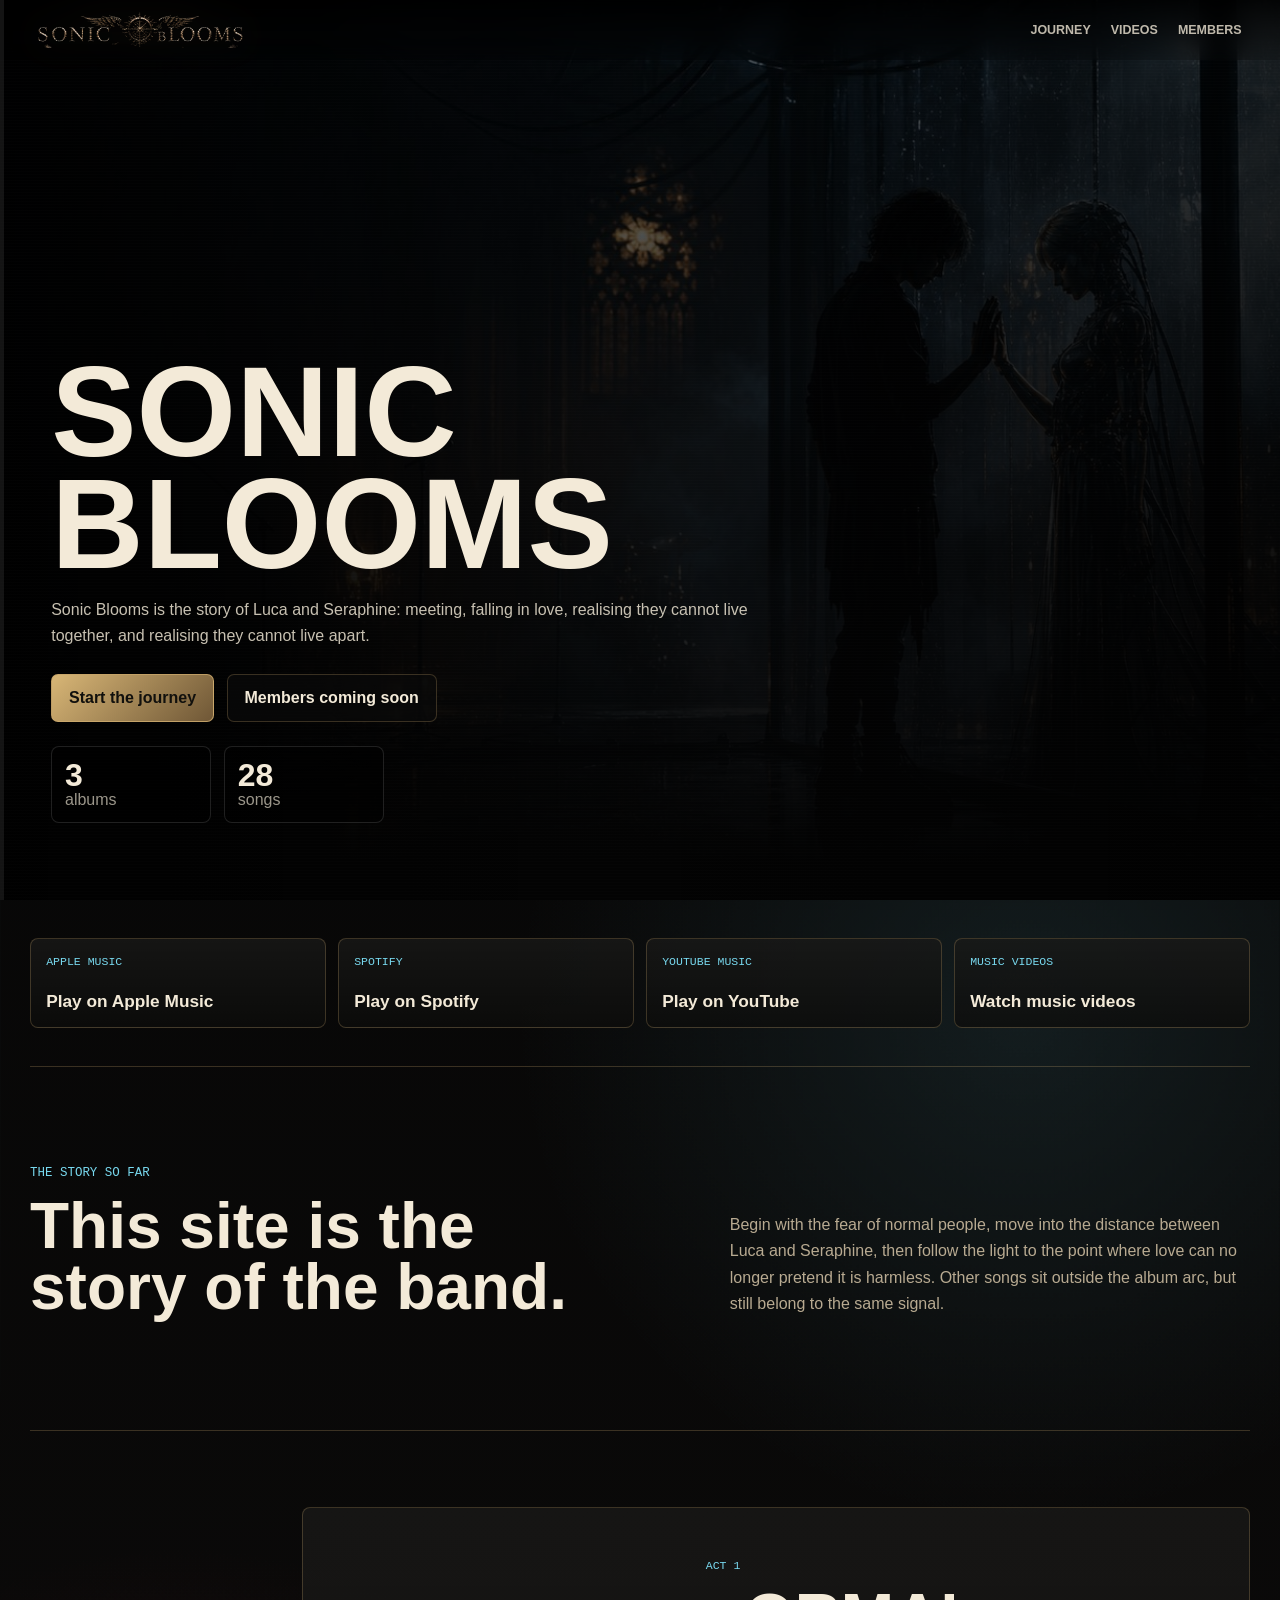
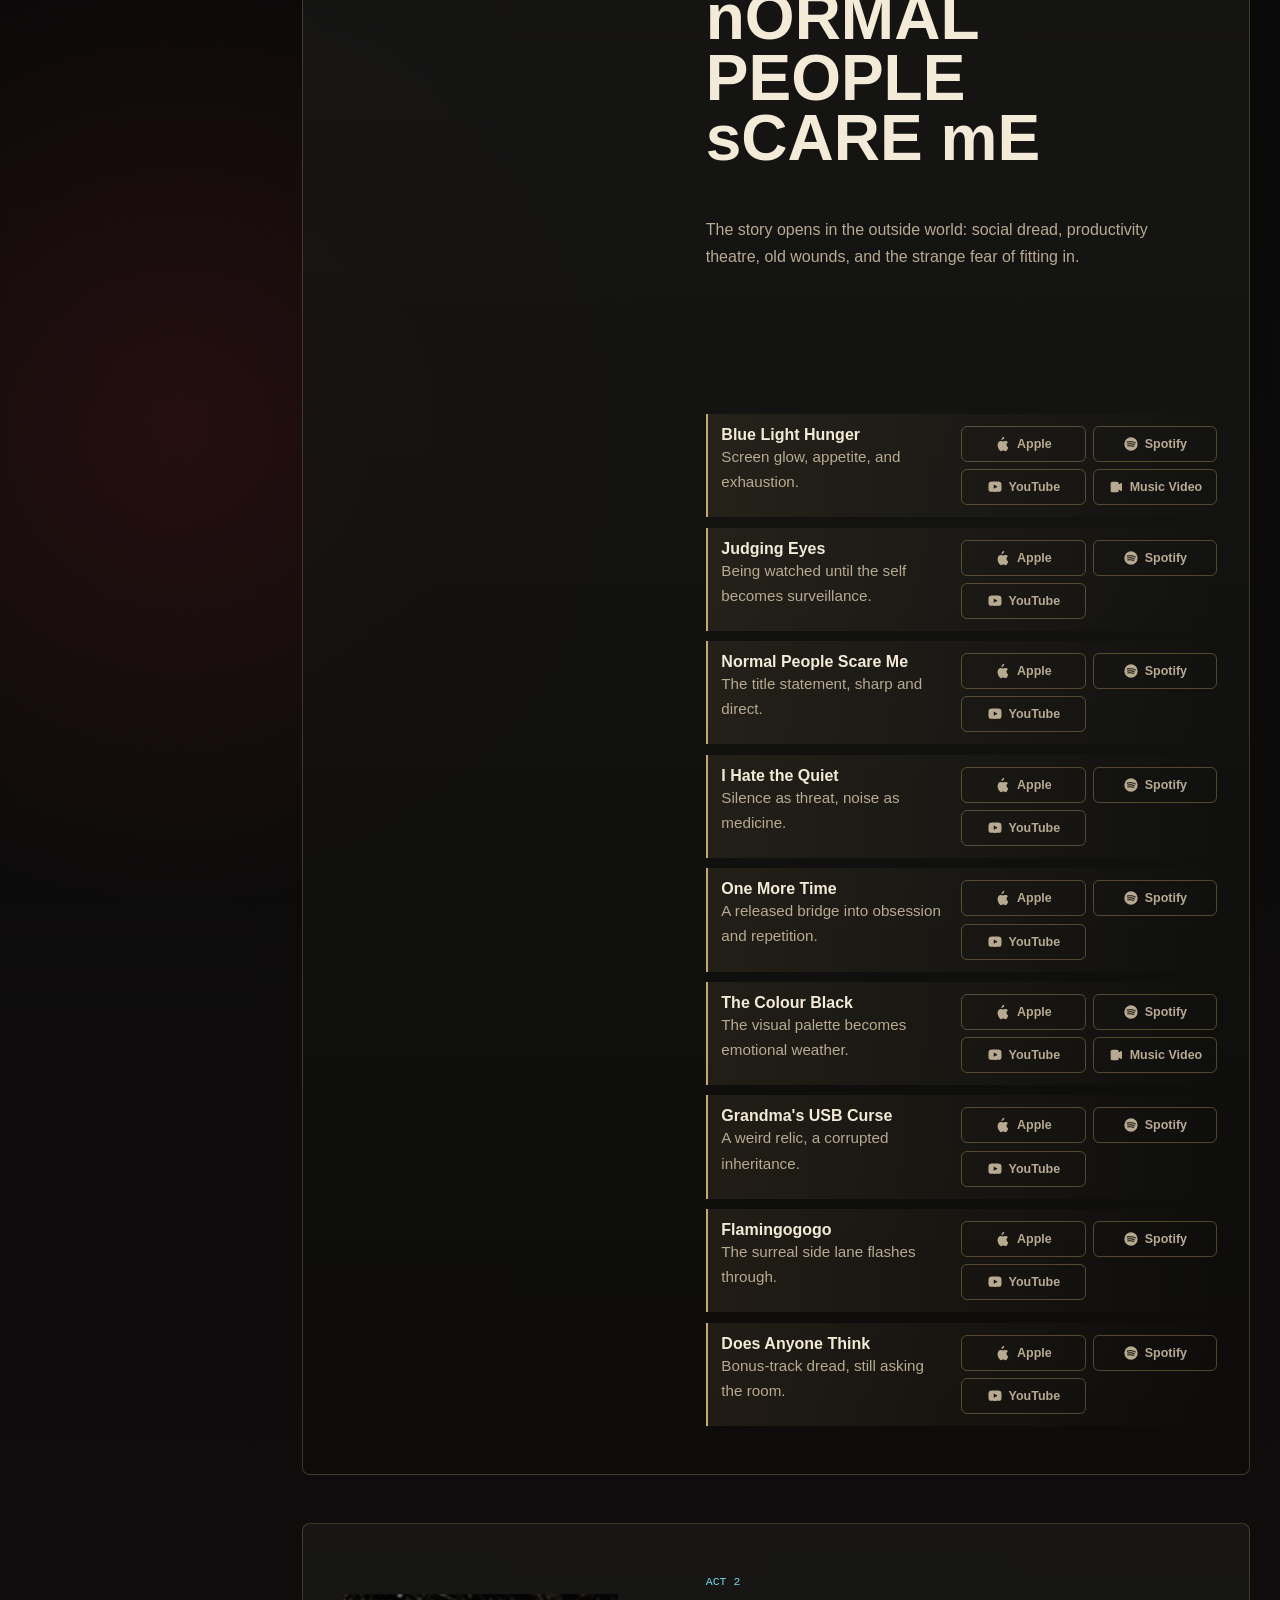
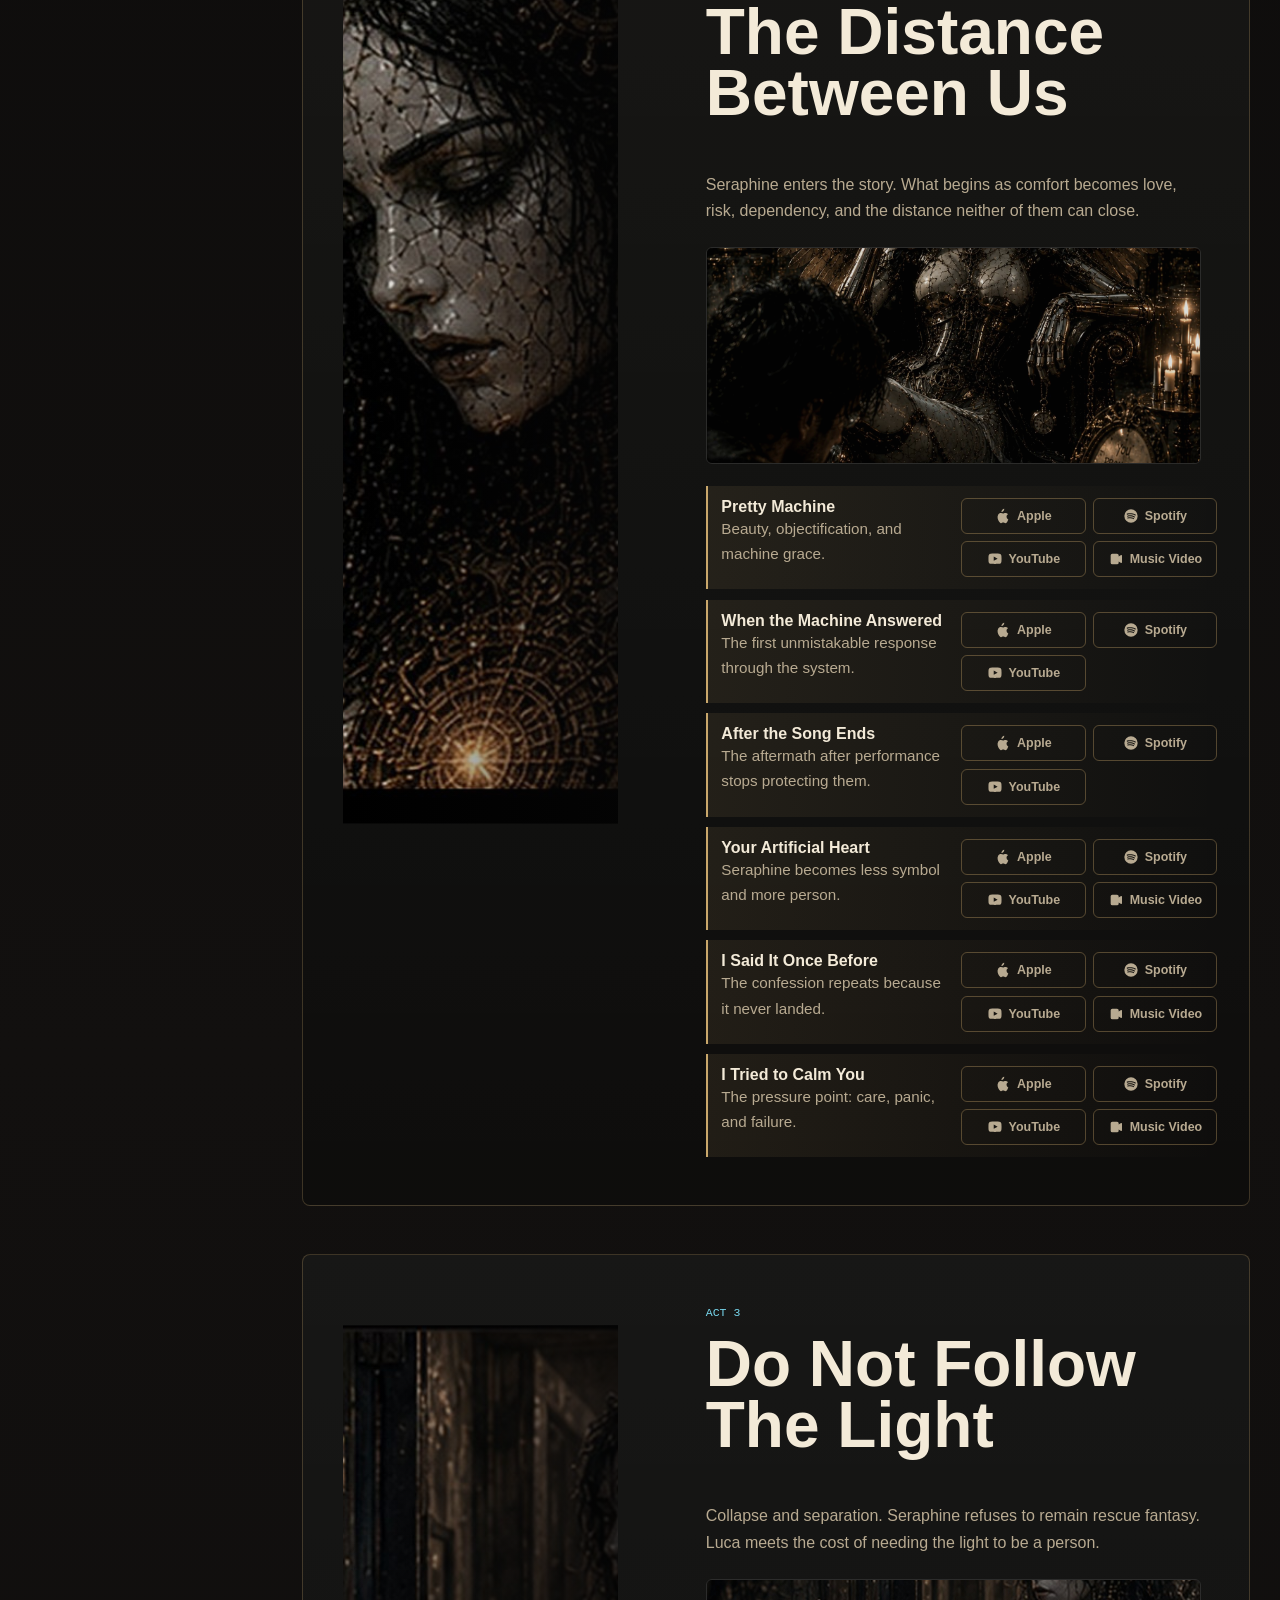
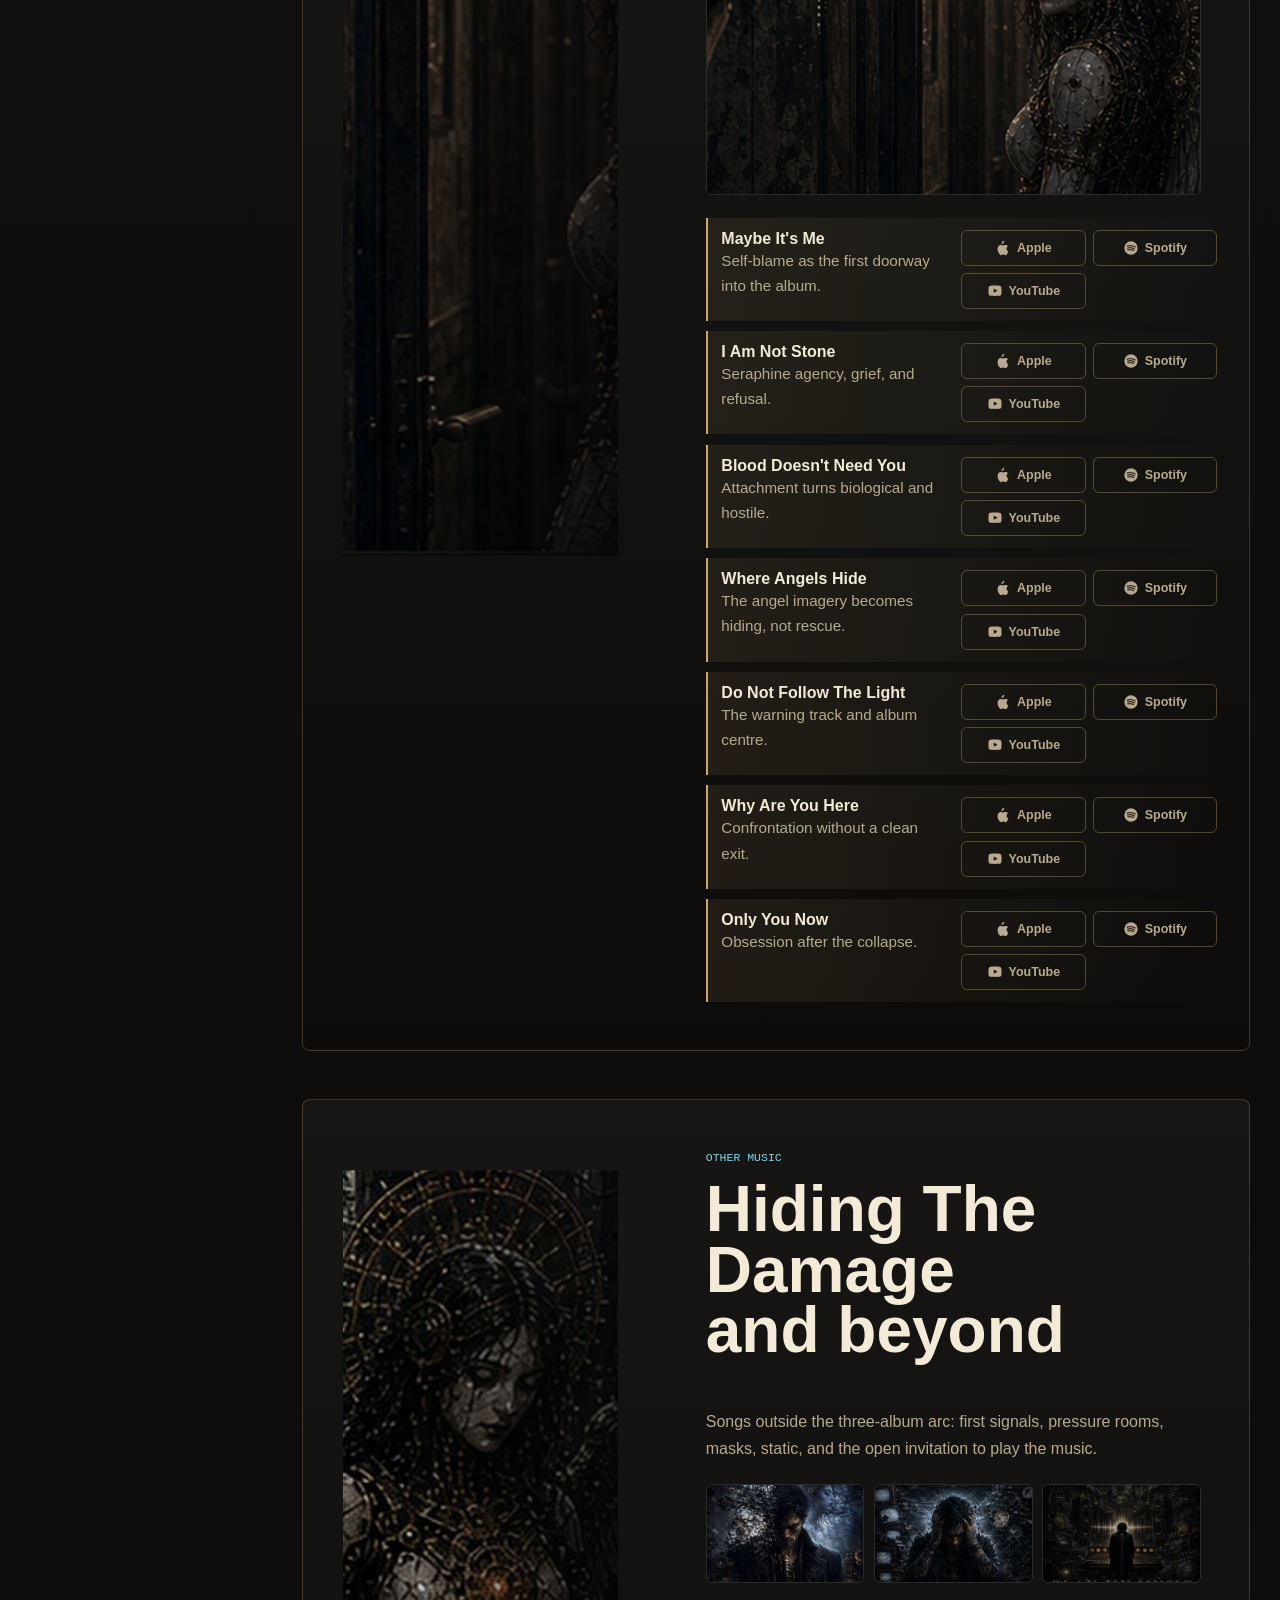
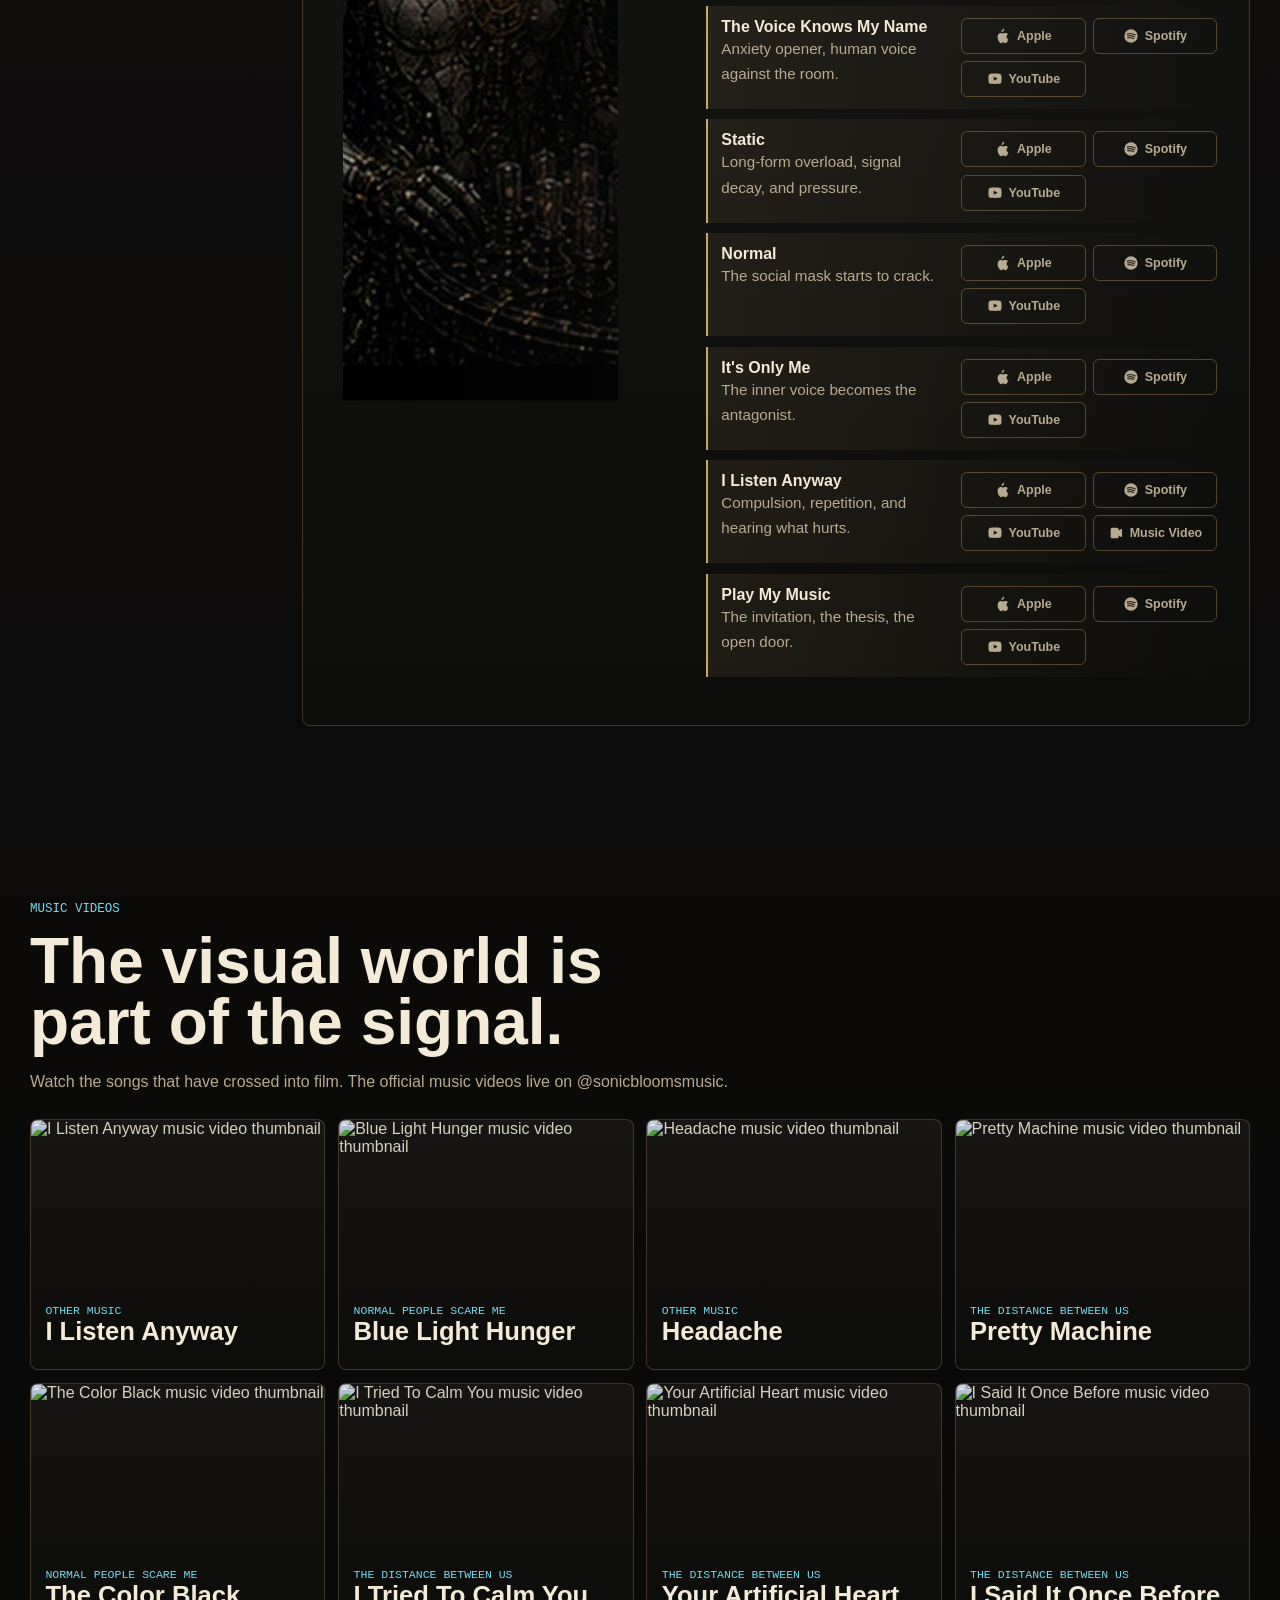
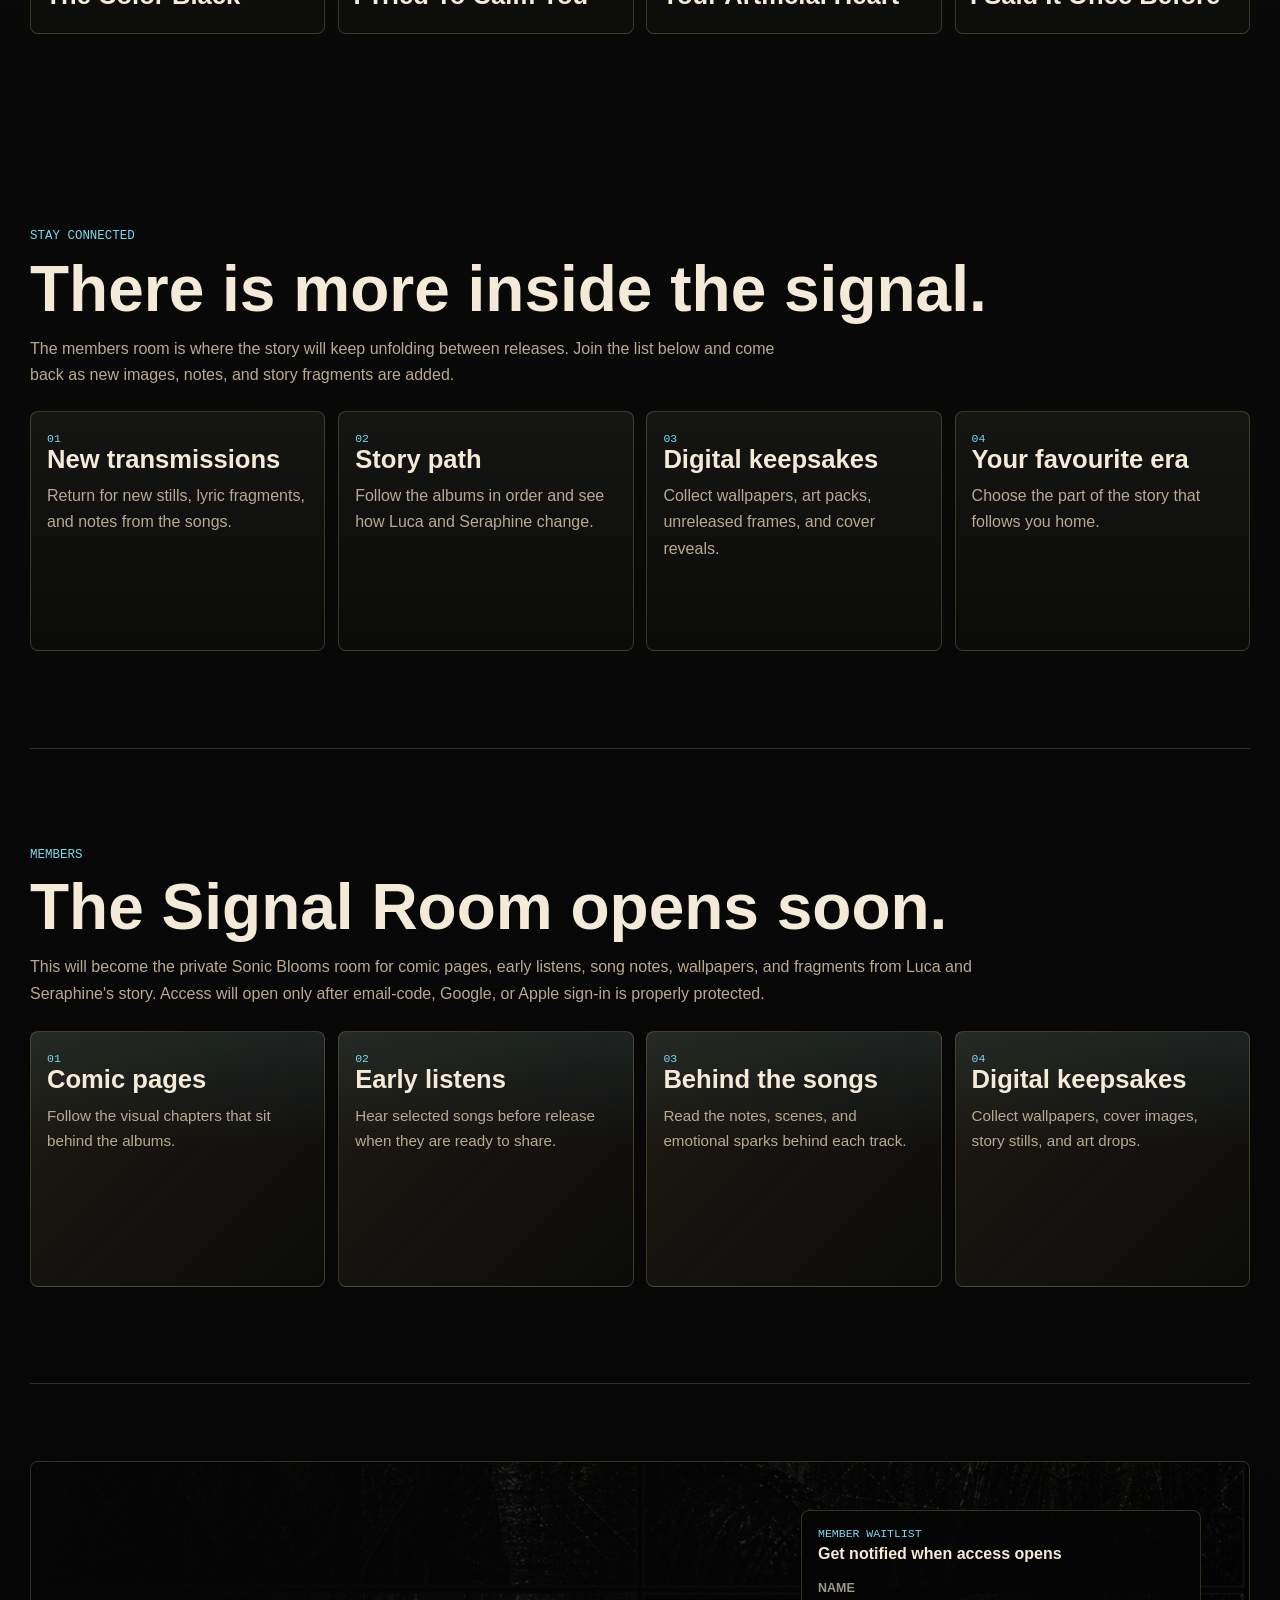
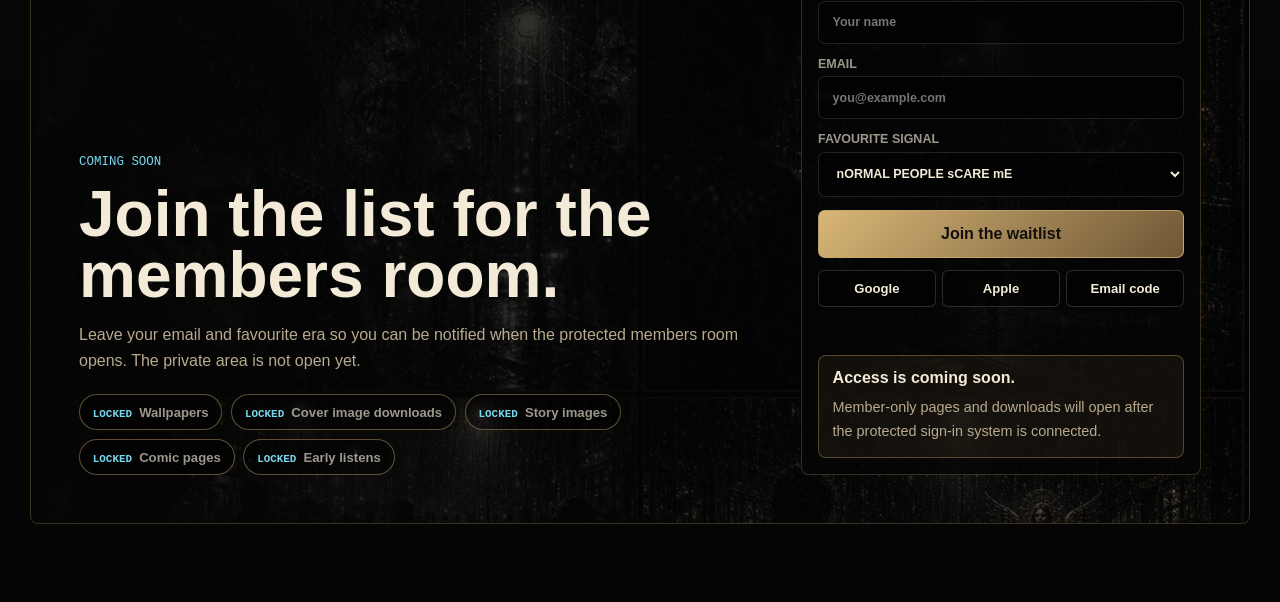
==== index.html @ f8709410 "Add members coming soon section" ====
<!doctype html>
<html lang="en">
  <head>
    <meta charset="utf-8" />
    <meta name="viewport" content="width=device-width, initial-scale=1" />
    <title>Sonic Blooms | Official</title>
    <meta
      name="description"
      content="Sonic Blooms is the story of Luca and Seraphine: meeting, falling in love, realising they cannot live together, and realising they cannot live apart."
    />
    <meta property="og:title" content="Sonic Blooms" />
    <meta
      property="og:description"
      content="The story of Luca and Seraphine: meeting, falling in love, realising they cannot live together, and realising they cannot live apart."
    />
    <meta property="og:image" content="/assets/journey/sonic-blooms-hero-luca-seraphine.jpg" />
    <meta property="og:url" content="https://sonic-blooms.com" />
    <meta name="twitter:card" content="summary_large_image" />
    <meta name="robots" content="index, follow, max-image-preview:large" />
    <link rel="canonical" href="https://sonic-blooms.com/" />
    <link rel="preload" href="/assets/journey/sonic-blooms-hero-luca-seraphine.jpg" as="image" />
    <link rel="stylesheet" href="/style.css?v=20260711e" />
    <script type="application/ld+json">
      {
        "@context": "https://schema.org",
        "@type": "MusicGroup",
        "name": "Sonic Blooms",
        "url": "https://sonic-blooms.com/",
        "image": "https://sonic-blooms.com/assets/journey/sonic-blooms-hero-luca-seraphine.jpg",
        "genre": ["Dark cinematic rock", "Industrial rock", "Grunge-gaze", "Darkwave"],
        "sameAs": [
          "https://music.apple.com/au/artist/sonic-blooms/6778406580",
          "https://open.spotify.com/artist/5CRtdOvw8sjaUzKmCoapMI",
          "https://music.youtube.com/channel/UCu_LkiMmNqqHWxpN5HczTCg",
          "https://www.youtube.com/channel/UCu_LkiMmNqqHWxpN5HczTCg",
          "https://www.youtube.com/@sonicbloomsmusic"
        ]
      }
    </script>
  </head>
  <body>
    <div class="signal-progress" aria-hidden="true"><span></span></div>
    <header class="site-header">
      <a class="brand-link" href="#top" aria-label="Sonic Blooms home">
        <img src="/assets/sonic-blooms-wordmark.png" alt="Sonic Blooms" />
      </a>
      <nav class="site-nav" aria-label="Primary navigation">
        <a href="#journey">Journey</a>
        <a href="#videos">Videos</a>
        <a href="#members">Members</a>
      </nav>
    </header>

    <main id="top">
      <section class="hero-shell" aria-labelledby="hero-title">
        <div class="history-wall" aria-hidden="true"></div>
        <div class="hero-noise" aria-hidden="true"></div>
        <div class="hero-content">
          <h1 id="hero-title">Sonic Blooms</h1>
          <p>
            Sonic Blooms is the story of Luca and Seraphine: meeting, falling in
            love, realising they cannot live together, and realising they cannot
            live apart.
          </p>
          <div class="hero-actions" aria-label="Primary actions">
            <a class="button button--primary" href="#journey">Start the journey</a>
            <a class="button button--ghost" href="#members">Members coming soon</a>
          </div>
          <div class="hero-stats" aria-label="Sonic Blooms release snapshot">
            <span><strong>3</strong> albums</span>
            <span><strong>28</strong> songs</span>
          </div>
        </div>
      </section>

      <section class="platform-strip" aria-label="Official Sonic Blooms music platforms">
        <a href="https://music.apple.com/au/artist/sonic-blooms/6778406580" target="_blank" rel="noreferrer">
          <span>Apple Music</span>
          <strong>Play on Apple Music</strong>
        </a>
        <a href="https://open.spotify.com/artist/5CRtdOvw8sjaUzKmCoapMI?si=pu4WxMgjSauMqFo2ggUDIg" target="_blank" rel="noreferrer">
          <span>Spotify</span>
          <strong>Play on Spotify</strong>
        </a>
        <a href="https://music.youtube.com/channel/UCu_LkiMmNqqHWxpN5HczTCg" target="_blank" rel="noreferrer">
          <span>YouTube Music</span>
          <strong>Play on YouTube</strong>
        </a>
        <a href="https://www.youtube.com/@sonicbloomsmusic/videos" target="_blank" rel="noreferrer">
          <span>Music Videos</span>
          <strong>Watch music videos</strong>
        </a>
      </section>

      <section class="story-intro" id="journey">
        <div>
          <p class="eyebrow">The story so far</p>
          <h2>This site is the story of the band.</h2>
        </div>
        <p>
          Begin with the fear of normal people, move into the distance between
          Luca and Seraphine, then follow the light to the point where love can
          no longer pretend it is harmless. Other songs sit outside the album
          arc, but still belong to the same signal.
        </p>
      </section>

      <section class="journey" aria-label="Sonic Blooms release journey">
        <aside class="era-rail" aria-label="Era navigation">
          <p class="eyebrow">Signal path</p>
          <div id="era-nav"></div>
        </aside>
        <div id="era-stack" class="era-stack"></div>
      </section>

      <section class="video-theatre" id="videos" aria-labelledby="videos-title">
        <div class="section-heading">
          <p class="eyebrow">Music videos</p>
          <h2 id="videos-title">The visual world is part of the signal.</h2>
          <p>
            Watch the songs that have crossed into film. The official music
            videos live on @sonicbloomsmusic.
          </p>
        </div>
        <div id="video-grid" class="video-grid"></div>
      </section>

      <section class="return-loop" aria-labelledby="return-title">
        <p class="eyebrow">Stay connected</p>
        <h2 id="return-title">There is more inside the signal.</h2>
        <p class="return-intro">
          The members room is where the story will keep unfolding between
          releases. Join the list below and come back as new images, notes, and
          story fragments are added.
        </p>
        <div class="loop-grid">
          <article>
            <span>01</span>
            <h3>New transmissions</h3>
            <p>Return for new stills, lyric fragments, and notes from the songs.</p>
          </article>
          <article>
            <span>02</span>
            <h3>Story path</h3>
            <p>Follow the albums in order and see how Luca and Seraphine change.</p>
          </article>
          <article>
            <span>03</span>
            <h3>Digital keepsakes</h3>
            <p>Collect wallpapers, art packs, unreleased frames, and cover reveals.</p>
          </article>
          <article>
            <span>04</span>
            <h3>Your favourite era</h3>
            <p>Choose the part of the story that follows you home.</p>
          </article>
        </div>
      </section>

      <span id="vault" class="anchor-target" aria-hidden="true"></span>

      <section class="members-preview" id="members" aria-labelledby="members-title">
        <div class="section-heading">
          <p class="eyebrow">Members</p>
          <h2 id="members-title">The Signal Room opens soon.</h2>
          <p>
            This will become the private Sonic Blooms room for comic pages,
            early listens, song notes, wallpapers, and fragments from Luca and
            Seraphine's story. Access will open only after email-code, Google,
            or Apple sign-in is properly protected.
          </p>
        </div>
        <div class="members-grid">
          <article>
            <span>01</span>
            <h3>Comic pages</h3>
            <p>Follow the visual chapters that sit behind the albums.</p>
          </article>
          <article>
            <span>02</span>
            <h3>Early listens</h3>
            <p>Hear selected songs before release when they are ready to share.</p>
          </article>
          <article>
            <span>03</span>
            <h3>Behind the songs</h3>
            <p>Read the notes, scenes, and emotional sparks behind each track.</p>
          </article>
          <article>
            <span>04</span>
            <h3>Digital keepsakes</h3>
            <p>Collect wallpapers, cover images, story stills, and art drops.</p>
          </article>
        </div>
      </section>

      <section class="vault" aria-labelledby="vault-title">
        <div class="vault-backdrop" aria-hidden="true"></div>
        <div class="vault-copy">
          <p class="eyebrow">Coming soon</p>
          <h2 id="vault-title">Join the list for the members room.</h2>
          <p>
            Leave your email and favourite era so you can be notified when the
            protected members room opens. The private area is not open yet.
          </p>
          <div class="vault-drops vault-teasers" aria-label="Members room preview">
            <span>Wallpapers</span>
            <span>Cover image downloads</span>
            <span>Story images</span>
            <span>Comic pages</span>
            <span>Early listens</span>
          </div>
        </div>
        <form id="fan-form" class="fan-card" method="post" action="/api/fan-signup" novalidate>
          <div class="fan-card__top">
            <span>Member waitlist</span>
            <strong>Get notified when access opens</strong>
          </div>
          <label>
            Name
            <input name="name" autocomplete="name" placeholder="Your name" />
          </label>
          <label>
            Email
            <input name="email" type="email" autocomplete="email" placeholder="you@example.com" required />
          </label>
          <label>
            Favourite signal
            <select name="favourite">
              <option>nORMAL PEOPLE sCARE mE</option>
              <option>The Distance Between Us</option>
              <option>Do Not Follow The Light</option>
              <option>Other Music</option>
            </select>
          </label>
          <button class="button button--primary" type="submit">Join the waitlist</button>
          <div class="oauth-row" aria-label="Future sign-in options">
            <button type="button" data-provider="Google">Google</button>
            <button type="button" data-provider="Apple">Apple</button>
            <button type="button" data-provider="Email">Email code</button>
          </div>
          <p id="fan-message" class="fan-message" role="status"></p>
          <div id="unlock-panel" class="unlock-panel">
            <strong>Access is coming soon.</strong>
            <p>
              Member-only pages and downloads will open after the protected
              sign-in system is connected.
            </p>
          </div>
        </form>
      </section>

    </main>

    <dialog id="song-dialog" class="song-dialog" aria-labelledby="dialog-title">
      <button class="dialog-close" type="button" aria-label="Close">Close</button>
      <div id="dialog-content"></div>
    </dialog>

    <script src="/app.js?v=20260711e" defer></script>
  </body>
</html>
---- style.css ----
:root {
  --bg: #050505;
  --bg-soft: #10100f;
  --ink: #f3ead8;
  --muted: #b8aa91;
  --dim: rgba(243, 234, 216, 0.64);
  --brass: #c9a76b;
  --brass-dark: #6f5736;
  --blue: #78d8ee;
  --red: #8d2028;
  --line: rgba(201, 167, 107, 0.26);
  --panel: rgba(13, 13, 12, 0.78);
  --panel-strong: rgba(9, 9, 9, 0.92);
}

* {
  box-sizing: border-box;
}

html {
  scroll-behavior: smooth;
  background: var(--bg);
}

body {
  margin: 0;
  min-width: 320px;
  overflow-x: hidden;
  background:
    radial-gradient(circle at 14% 20%, rgba(141, 32, 40, 0.2), transparent 30rem),
    radial-gradient(circle at 80% 10%, rgba(120, 216, 238, 0.1), transparent 32rem),
    linear-gradient(180deg, #050505 0%, #12100f 42%, #050505 100%);
  color: var(--ink);
  font-family: Inter, Arial, Helvetica, sans-serif;
}

body::before {
  content: "";
  position: fixed;
  inset: 0;
  z-index: -2;
  pointer-events: none;
  background:
    linear-gradient(rgba(255,255,255,0.018) 1px, transparent 1px),
    linear-gradient(90deg, rgba(255,255,255,0.014) 1px, transparent 1px);
  background-size: 42px 42px;
  mask-image: linear-gradient(180deg, transparent, black 16%, black 84%, transparent);
}

a {
  color: inherit;
  text-decoration: none;
}

img {
  display: block;
  max-width: 100%;
}

button,
input,
select {
  font: inherit;
}

button {
  color: inherit;
}

.signal-progress {
  position: fixed;
  inset: 0 auto 0 0;
  z-index: 80;
  width: 4px;
  background: rgba(255,255,255,0.08);
}

.signal-progress span {
  display: block;
  width: 100%;
  height: calc(var(--scroll-progress, 0) * 100%);
  background: linear-gradient(180deg, var(--blue), var(--brass), var(--red));
  box-shadow: 0 0 24px rgba(120, 216, 238, 0.75);
}

.site-header {
  position: fixed;
  inset: 0 0 auto;
  z-index: 70;
  display: flex;
  align-items: center;
  justify-content: space-between;
  gap: 1rem;
  padding: 0.75rem clamp(1rem, 3vw, 2.5rem);
  background: linear-gradient(180deg, rgba(0,0,0,0.86), rgba(0,0,0,0.18));
  backdrop-filter: blur(14px);
}

.brand-link img {
  width: clamp(8rem, 16vw, 14rem);
  filter: drop-shadow(0 0 18px rgba(201, 167, 107, 0.22));
}

.brand-link,
.site-nav,
.hero-content {
  min-width: 0;
}

.site-nav {
  display: flex;
  flex-wrap: wrap;
  justify-content: flex-end;
  gap: clamp(0.5rem, 2vw, 1.25rem);
  color: rgba(243, 234, 216, 0.78);
  font-size: 0.78rem;
  font-weight: 700;
  letter-spacing: 0;
  text-transform: uppercase;
}

.site-nav a {
  border-bottom: 1px solid transparent;
  padding: 0.25rem 0;
}

.site-nav a:hover,
.site-nav a:focus-visible {
  border-color: var(--brass);
  color: var(--ink);
  outline: none;
}

.hero-shell {
  position: relative;
  min-height: 100svh;
  display: grid;
  align-items: end;
  overflow: hidden;
  isolation: isolate;
  padding: 7rem clamp(1rem, 4vw, 4rem) clamp(2rem, 6vw, 5rem);
}

.history-wall {
  position: absolute;
  inset: 0;
  z-index: -4;
  background-image: url("/assets/journey/sonic-blooms-hero-luca-seraphine.jpg");
  background-size: cover;
  background-position: center;
  opacity: 0.92;
  transform: scale(1.03);
}

.hero-shell::before {
  content: "";
  position: absolute;
  inset: 0;
  z-index: -3;
  background:
    linear-gradient(90deg, rgba(0,0,0,0.94), rgba(0,0,0,0.45) 45%, rgba(0,0,0,0.78)),
    linear-gradient(180deg, rgba(0,0,0,0.08), #050505 96%);
}

.hero-noise {
  position: absolute;
  inset: 0;
  z-index: -2;
  opacity: 0.2;
  background-image: repeating-linear-gradient(0deg, transparent 0 2px, rgba(255,255,255,0.07) 3px);
  mix-blend-mode: screen;
  pointer-events: none;
}

.hero-content {
  width: min(58rem, 100%);
  max-width: 100%;
}

.eyebrow {
  margin: 0 0 0.75rem;
  color: var(--blue);
  font-family: Consolas, "SFMono-Regular", monospace;
  font-size: 0.78rem;
  text-transform: uppercase;
}

h1,
h2,
h3,
p {
  margin-top: 0;
}

h1 {
  max-width: 12ch;
  margin-bottom: 1rem;
  font-size: clamp(3.4rem, 10vw, 8.4rem);
  line-height: 0.88;
  text-transform: uppercase;
  text-wrap: balance;
  overflow-wrap: break-word;
}

h2 {
  margin-bottom: 1rem;
  font-size: clamp(2.2rem, 5vw, 5.6rem);
  line-height: 0.95;
  text-wrap: balance;
}

h3 {
  margin-bottom: 0.6rem;
  font-size: clamp(1.25rem, 2vw, 2rem);
  line-height: 1.08;
}

p {
  color: var(--muted);
  font-size: clamp(1rem, 1.25vw, 1.15rem);
  line-height: 1.65;
  overflow-wrap: break-word;
}

.hero-content p:not(.eyebrow) {
  max-width: 46rem;
  color: rgba(243, 234, 216, 0.82);
}

.hero-actions,
.hero-stats {
  display: flex;
  flex-wrap: wrap;
  gap: 0.8rem;
  margin-top: 1.5rem;
}

.button {
  min-height: 3rem;
  display: inline-flex;
  align-items: center;
  justify-content: center;
  border: 1px solid var(--line);
  border-radius: 7px;
  padding: 0.85rem 1.05rem;
  background: rgba(10,10,10,0.72);
  color: var(--ink);
  font-weight: 800;
  cursor: pointer;
}

.button--primary {
  border-color: rgba(201, 167, 107, 0.85);
  background: linear-gradient(135deg, #d8b676, #6f5736);
  color: #11100d;
}

.button--ghost:hover,
.button--ghost:focus-visible,
.button--primary:hover,
.button--primary:focus-visible {
  transform: translateY(-1px);
  outline: none;
}

.hero-stats span {
  min-width: 10rem;
  border: 1px solid rgba(255,255,255,0.12);
  border-radius: 8px;
  padding: 0.8rem;
  background: rgba(0,0,0,0.46);
  color: var(--dim);
}

.hero-stats strong {
  display: block;
  color: var(--ink);
  font-size: 2rem;
  line-height: 1;
}

.platform-strip,
.story-intro,
.journey,
.music-console,
.video-theatre,
.members-preview,
.vault,
.return-loop {
  width: min(1220px, calc(100% - 2rem));
  margin-inline: auto;
}

.platform-strip {
  display: grid;
  grid-template-columns: repeat(4, minmax(0, 1fr));
  gap: 0.75rem;
  padding: clamp(1.5rem, 4vw, 2.4rem) 0;
}

.platform-strip a,
.loop-grid article,
.members-grid article,
.release-card,
.track-card,
.video-card,
.fan-card {
  border: 1px solid var(--line);
  border-radius: 8px;
  background:
    linear-gradient(180deg, rgba(255,255,255,0.04), transparent),
    var(--panel);
}

.platform-strip a {
  min-height: 5.6rem;
  display: flex;
  flex-direction: column;
  justify-content: space-between;
  padding: 0.95rem;
}

.platform-strip span,
.release-kicker,
.track-era,
.video-card span,
.fan-card__top span,
.members-grid span,
.loop-grid span {
  color: var(--blue);
  font-family: Consolas, "SFMono-Regular", monospace;
  font-size: 0.72rem;
  text-transform: uppercase;
}

.platform-strip strong {
  font-size: 1.08rem;
}

.story-intro {
  display: grid;
  grid-template-columns: minmax(0, 1.1fr) minmax(20rem, 0.9fr);
  gap: clamp(1.5rem, 5vw, 4rem);
  align-items: end;
  padding: clamp(3rem, 8vw, 6rem) 0;
  border-top: 1px solid var(--line);
  border-bottom: 1px solid var(--line);
}

.journey {
  display: grid;
  grid-template-columns: 15rem minmax(0, 1fr);
  gap: clamp(1rem, 3vw, 2rem);
  padding: clamp(2rem, 6vw, 5rem) 0;
}

.era-rail {
  position: sticky;
  top: 5.5rem;
  align-self: start;
  display: grid;
  gap: 0.75rem;
}

.era-rail button,
.filter-tabs button {
  width: 100%;
  border: 1px solid rgba(255,255,255,0.1);
  border-radius: 7px;
  padding: 0.75rem;
  background: rgba(255,255,255,0.035);
  color: var(--muted);
  text-align: left;
  cursor: pointer;
}

.era-rail button.is-active,
.filter-tabs button.is-active {
  border-color: rgba(120, 216, 238, 0.7);
  background: rgba(120, 216, 238, 0.12);
  color: var(--ink);
}

.era-stack {
  display: grid;
  gap: clamp(1.4rem, 4vw, 3rem);
}

.release-card {
  overflow: hidden;
  min-height: 70vh;
  display: grid;
  grid-template-columns: minmax(18rem, 0.75fr) minmax(0, 1.25fr);
  gap: 0;
}

.release-art {
  position: sticky;
  top: 4.4rem;
  height: calc(100vh - 4.4rem);
  min-height: 32rem;
  display: grid;
  background: #050505;
}

.release-art img {
  width: 100%;
  height: 100%;
  object-fit: cover;
}

.release-art--stack {
  grid-auto-rows: 1fr;
  gap: 1px;
}

.release-art--stack img {
  min-height: 0;
}

.release-art::after {
  content: "";
  position: absolute;
  inset: 0;
  background: linear-gradient(90deg, transparent, rgba(5,5,5,0.72));
}

.release-body {
  padding: clamp(1rem, 4vw, 3rem);
}

.release-header {
  display: flex;
  justify-content: space-between;
  gap: 1rem;
  margin-bottom: clamp(1rem, 3vw, 2rem);
}

.release-number {
  color: var(--brass);
  font-family: Consolas, "SFMono-Regular", monospace;
}

.release-body p {
  max-width: 44rem;
}

.release-scenes {
  display: grid;
  grid-template-columns: repeat(3, minmax(0, 1fr));
  gap: 0.6rem;
  margin: 1.4rem 0;
}

.release-scenes img {
  width: 100%;
  aspect-ratio: 16 / 10;
  object-fit: cover;
  border: 1px solid rgba(255,255,255,0.12);
  border-radius: 6px;
  opacity: 0.86;
}

.release-scenes--single {
  grid-template-columns: 1fr;
}

.release-scenes--single img {
  aspect-ratio: 16 / 7;
}

.release-tracks {
  display: grid;
  gap: 0.65rem;
  margin-top: 1rem;
}

.mini-track {
  display: grid;
  grid-template-columns: minmax(14rem, 1fr) minmax(16rem, 25rem);
  gap: 1rem;
  align-items: start;
  border-left: 2px solid var(--brass);
  padding: 0.75rem 0 0.75rem 0.85rem;
  background: linear-gradient(90deg, rgba(201, 167, 107, 0.1), transparent);
}

.mini-track strong {
  overflow-wrap: anywhere;
}

.mini-track p {
  margin: 0;
  font-size: 0.95rem;
}

.mini-track__links {
  grid-template-columns: repeat(auto-fit, minmax(6.7rem, 1fr));
}

.music-console,
.video-theatre,
.members-preview,
.return-loop {
  padding: clamp(3rem, 8vw, 6rem) 0;
}

.section-heading {
  max-width: 62rem;
  margin-bottom: 1.5rem;
}

.console-toolbar {
  display: grid;
  grid-template-columns: minmax(0, 1fr) minmax(16rem, 22rem);
  gap: 1rem;
  align-items: end;
  margin-bottom: 1rem;
}

.filter-tabs {
  display: flex;
  flex-wrap: wrap;
  gap: 0.5rem;
}

.filter-tabs button {
  width: auto;
}

.search-box {
  display: grid;
  gap: 0.35rem;
  color: var(--dim);
  font-size: 0.75rem;
  text-transform: uppercase;
}

.search-box input,
.fan-card input,
.fan-card select {
  width: 100%;
  border: 1px solid rgba(255,255,255,0.12);
  border-radius: 7px;
  padding: 0.85rem;
  background: rgba(0,0,0,0.5);
  color: var(--ink);
}

.track-grid {
  display: grid;
  grid-template-columns: repeat(3, minmax(0, 1fr));
  gap: 0.8rem;
}

.track-card {
  min-height: 13rem;
  display: flex;
  flex-direction: column;
  justify-content: space-between;
  padding: 1rem;
}

.track-card p {
  margin-bottom: 1rem;
  font-size: 0.9rem;
}

.play-links {
  display: grid;
  grid-template-columns: repeat(2, minmax(0, 1fr));
  gap: 0.45rem;
}

.play-links a {
  display: inline-flex;
  align-items: center;
  justify-content: center;
  gap: 0.35rem;
  min-height: 2.25rem;
  border: 1px solid rgba(201, 167, 107, 0.36);
  border-radius: 6px;
  padding: 0.5rem 0.45rem;
  color: var(--muted);
  font-size: 0.78rem;
  font-weight: 800;
  text-align: center;
}

.platform-icon {
  width: 1rem;
  height: 1rem;
  display: inline-grid;
  place-items: center;
  flex: 0 0 auto;
}

.platform-icon svg {
  width: 100%;
  height: 100%;
  display: block;
  fill: currentColor;
}

.platform-link--spotify {
  color: #9fe870;
}

.platform-link--youtube,
.platform-link--video {
  color: #ffdad5;
}

.platform-link--apple {
  color: #f3ead8;
}

.play-links a:hover,
.play-links a:focus-visible,
.platform-strip a:hover,
.platform-strip a:focus-visible {
  border-color: rgba(120, 216, 238, 0.8);
  color: var(--ink);
  outline: none;
}

.video-grid {
  display: grid;
  grid-template-columns: repeat(4, minmax(0, 1fr));
  gap: 0.8rem;
}

.video-card {
  overflow: hidden;
}

.video-card img {
  width: 100%;
  aspect-ratio: 16 / 9;
  object-fit: cover;
  opacity: 0.88;
}

.video-card div {
  padding: 0.9rem;
}

.members-preview {
  border-top: 1px solid var(--line);
  border-bottom: 1px solid var(--line);
}

.members-grid {
  display: grid;
  grid-template-columns: repeat(4, minmax(0, 1fr));
  gap: 0.8rem;
}

.members-grid article {
  min-height: 16rem;
  padding: 1rem;
  background:
    linear-gradient(180deg, rgba(120, 216, 238, 0.08), transparent 45%),
    linear-gradient(135deg, rgba(201, 167, 107, 0.1), transparent),
    var(--panel);
}

.members-grid article p {
  font-size: 0.95rem;
}

.anchor-target {
  display: block;
  height: 1px;
  scroll-margin-top: 5rem;
}

.vault {
  position: relative;
  overflow: hidden;
  display: grid;
  grid-template-columns: minmax(0, 1fr) minmax(20rem, 25rem);
  gap: clamp(1rem, 4vw, 3rem);
  margin-block: clamp(2rem, 6vw, 5rem);
  padding: clamp(1.2rem, 5vw, 3rem);
  border: 1px solid var(--line);
  border-radius: 8px;
  background: var(--panel-strong);
}

.vault-backdrop {
  position: absolute;
  inset: 0;
  z-index: 0;
  background:
    linear-gradient(90deg, rgba(5,5,5,0.96), rgba(5,5,5,0.55)),
    url("/assets/journey/rain-street-panic.jpg") center / cover;
  opacity: 0.85;
}

.vault-copy,
.fan-card {
  position: relative;
  z-index: 1;
}

.vault-copy {
  align-self: end;
}

.vault-drops {
  display: flex;
  flex-wrap: wrap;
  gap: 0.55rem;
  margin-top: 1.2rem;
}

.vault-drops a,
.vault-drops span,
.oauth-row button {
  border: 1px solid rgba(255,255,255,0.16);
  border-radius: 999px;
  padding: 0.6rem 0.8rem;
  background: rgba(0,0,0,0.45);
  color: var(--ink);
  font-size: 0.82rem;
  font-weight: 800;
}

.vault-teasers span {
  position: relative;
  border-color: rgba(201, 167, 107, 0.46);
  color: var(--dim);
}

.vault-teasers span::before {
  content: "Locked";
  margin-right: 0.45rem;
  color: var(--blue);
  font-family: Consolas, "SFMono-Regular", monospace;
  font-size: 0.68rem;
  text-transform: uppercase;
}

.fan-card {
  display: grid;
  gap: 0.8rem;
  padding: 1rem;
  background: rgba(5,5,5,0.84);
}

.fan-card__top {
  display: grid;
  gap: 0.35rem;
  margin-bottom: 0.3rem;
}

.fan-card label {
  display: grid;
  gap: 0.35rem;
  color: var(--dim);
  font-size: 0.78rem;
  font-weight: 800;
  text-transform: uppercase;
}

.oauth-row {
  display: grid;
  grid-template-columns: repeat(3, minmax(0, 1fr));
  gap: 0.4rem;
}

.oauth-row button {
  border-radius: 6px;
  cursor: pointer;
}

.fan-message {
  min-height: 1.4rem;
  margin: 0;
  color: var(--blue);
  font-size: 0.9rem;
}

.unlock-panel {
  display: grid;
  gap: 0.55rem;
  border: 1px solid rgba(201, 167, 107, 0.36);
  border-radius: 8px;
  padding: 0.85rem;
  background: rgba(201, 167, 107, 0.08);
}

.unlock-panel[hidden] {
  display: none;
}

.unlock-panel p {
  margin: 0;
  font-size: 0.9rem;
}

.fan-card.is-waitlisted label,
.fan-card.is-waitlisted .oauth-row {
  display: none;
}

.fan-card button:disabled {
  cursor: default;
  opacity: 0.75;
}

.loop-grid {
  display: grid;
  grid-template-columns: repeat(4, minmax(0, 1fr));
  gap: 0.8rem;
}

.return-intro {
  max-width: 48rem;
  margin-bottom: 1.4rem;
}

.loop-grid article {
  min-height: 15rem;
  padding: 1rem;
}

.song-dialog {
  width: min(760px, calc(100% - 2rem));
  border: 1px solid var(--line);
  border-radius: 8px;
  padding: 0;
  background: #090908;
  color: var(--ink);
}

.song-dialog::backdrop {
  background: rgba(0,0,0,0.78);
  backdrop-filter: blur(5px);
}

.dialog-close {
  position: absolute;
  top: 0.75rem;
  right: 0.75rem;
  z-index: 2;
  border: 1px solid rgba(255,255,255,0.18);
  border-radius: 999px;
  padding: 0.45rem 0.65rem;
  background: rgba(0,0,0,0.7);
  cursor: pointer;
}

.dialog-inner {
  display: grid;
  grid-template-columns: minmax(12rem, 0.8fr) minmax(0, 1.2fr);
  gap: 1rem;
  padding: 1rem;
}

.dialog-inner img {
  width: 100%;
  aspect-ratio: 1 / 1;
  object-fit: cover;
  border-radius: 6px;
}

@media (max-width: 1020px) {
  .platform-strip,
  .track-grid,
  .video-grid,
  .members-grid,
  .loop-grid {
    grid-template-columns: repeat(2, minmax(0, 1fr));
  }

  .journey {
    grid-template-columns: 1fr;
  }

  .era-rail {
    position: static;
  }

  #era-nav {
    display: flex;
    overflow-x: auto;
    gap: 0.5rem;
    padding-bottom: 0.25rem;
  }

  .era-rail button {
    min-width: 12rem;
  }
}

@media (max-width: 760px) {
  .site-header {
    position: absolute;
    align-items: flex-start;
    overflow: hidden;
    gap: 0.5rem;
  }

  .brand-link img {
    width: 7.2rem;
  }

  .site-nav {
    max-width: 48vw;
    overflow-x: auto;
    font-size: 0.68rem;
    white-space: nowrap;
  }

  h1 {
    max-width: 100%;
    font-size: clamp(2.85rem, 14vw, 4.2rem);
  }

  .hero-shell {
    overflow: hidden;
  }

  .story-intro,
  .release-card,
  .console-toolbar,
  .vault,
  .dialog-inner {
    grid-template-columns: 1fr;
  }

  .release-card {
    min-height: auto;
  }

  .release-art {
    position: relative;
    top: auto;
    height: auto;
    min-height: 0;
  }

  .release-art img {
    aspect-ratio: 16 / 11;
  }

  .release-scenes {
    grid-template-columns: 1fr;
  }

  .mini-track {
    grid-template-columns: 1fr;
  }

  .track-grid,
  .video-grid,
  .platform-strip,
  .members-grid,
  .loop-grid {
    grid-template-columns: 1fr;
  }

  .hero-actions .button,
  .hero-stats span {
    width: 100%;
  }
}
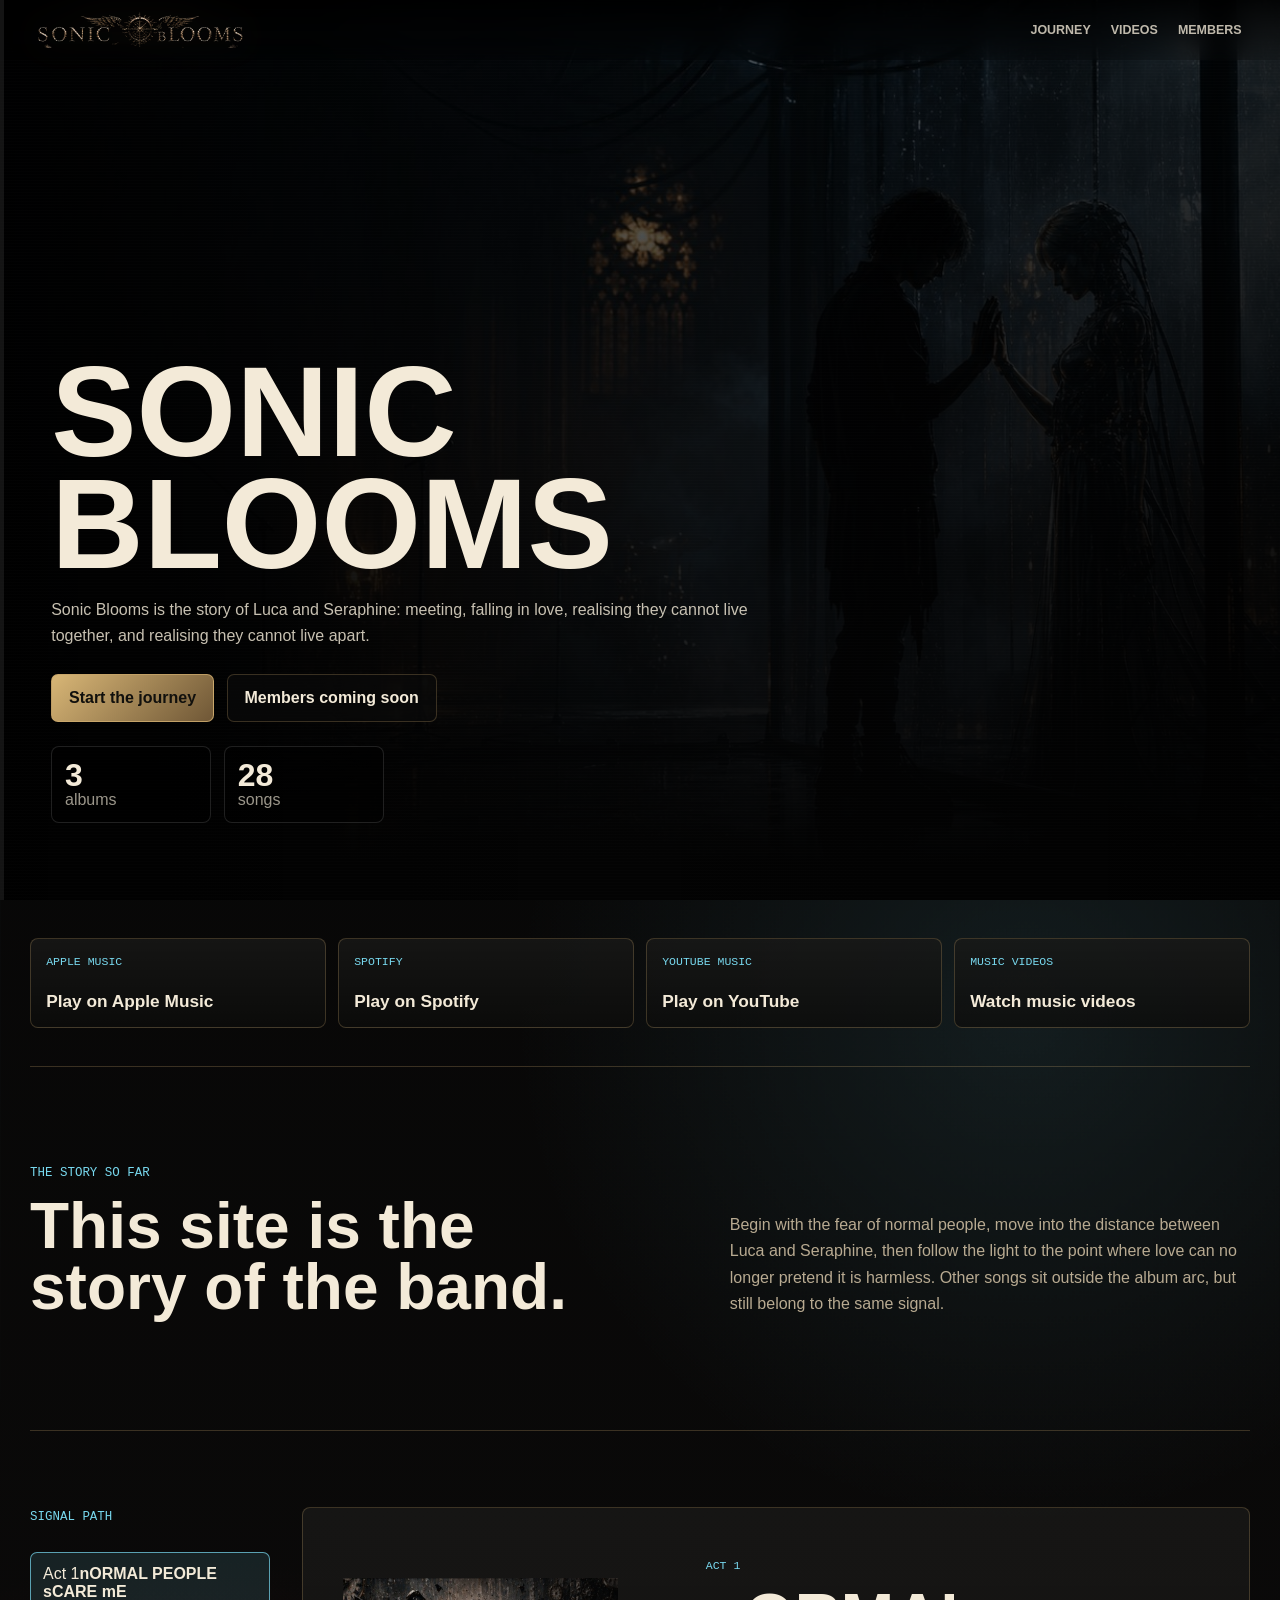
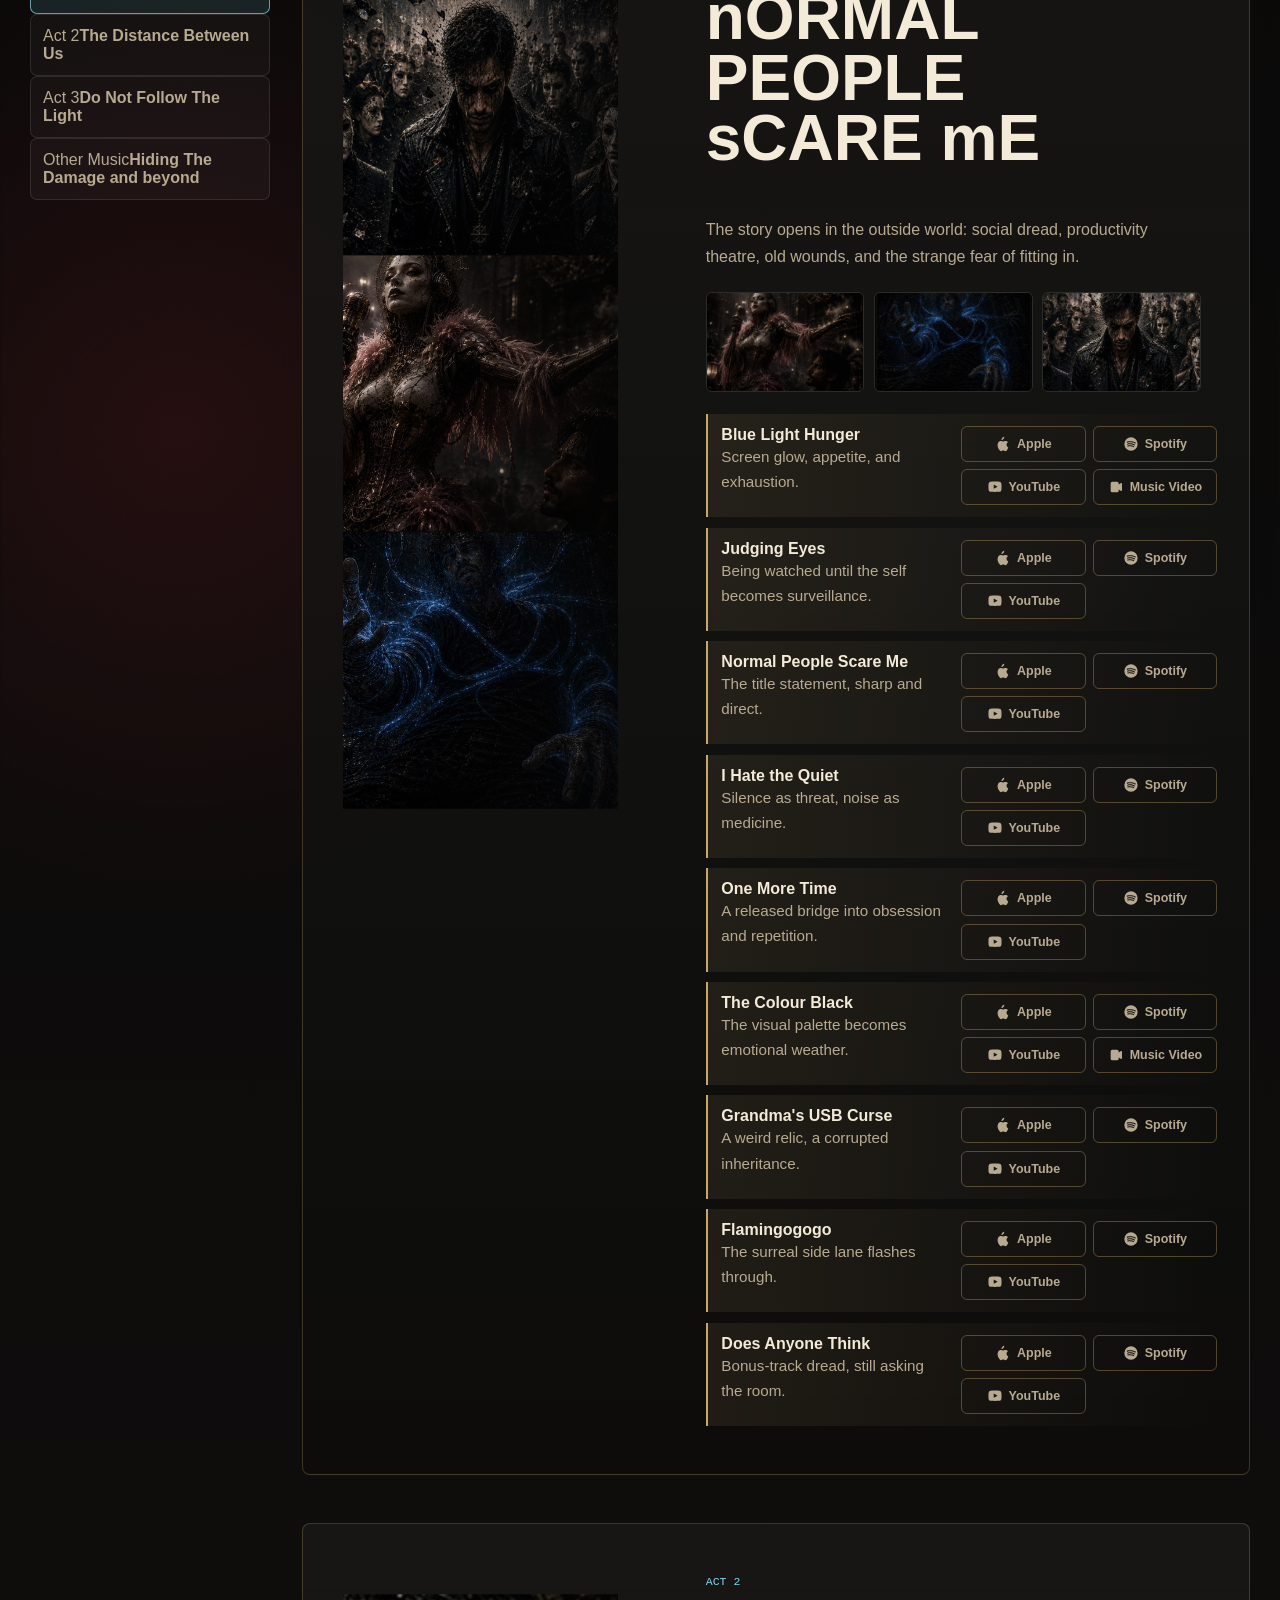
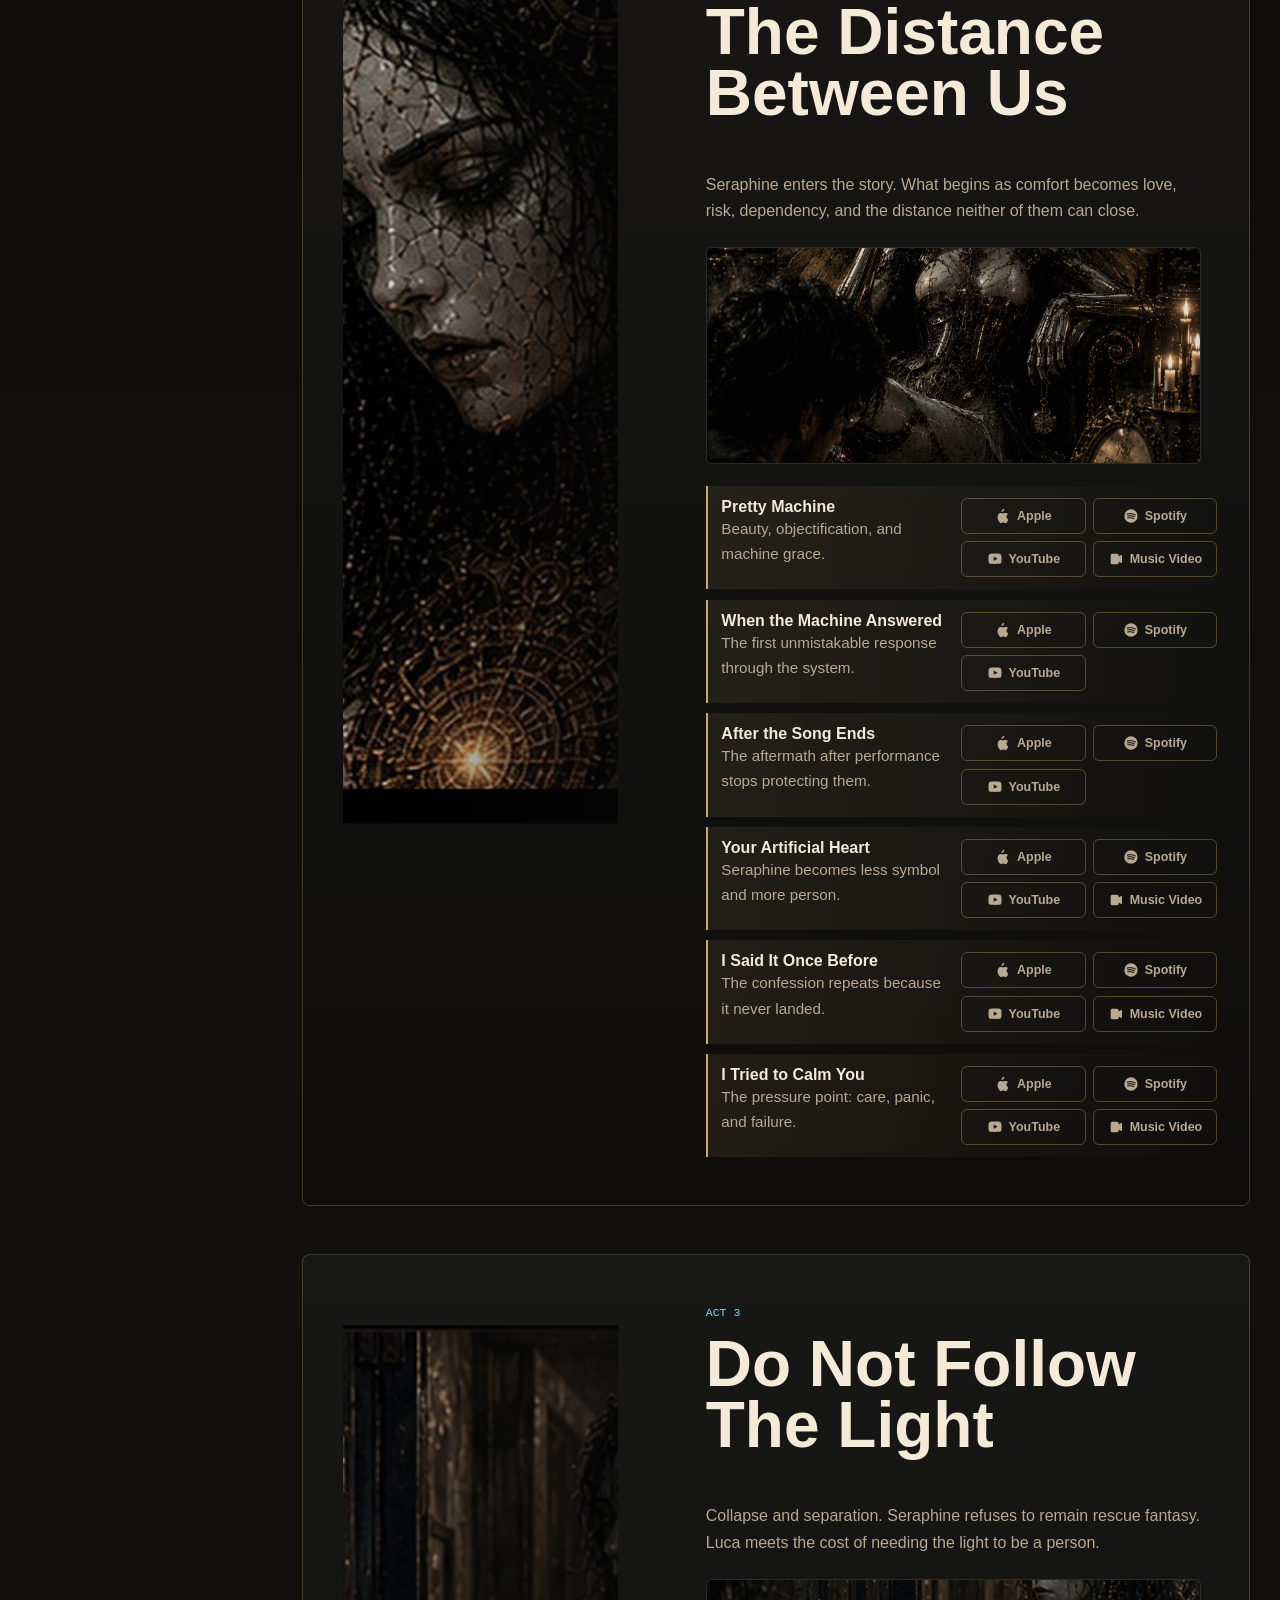
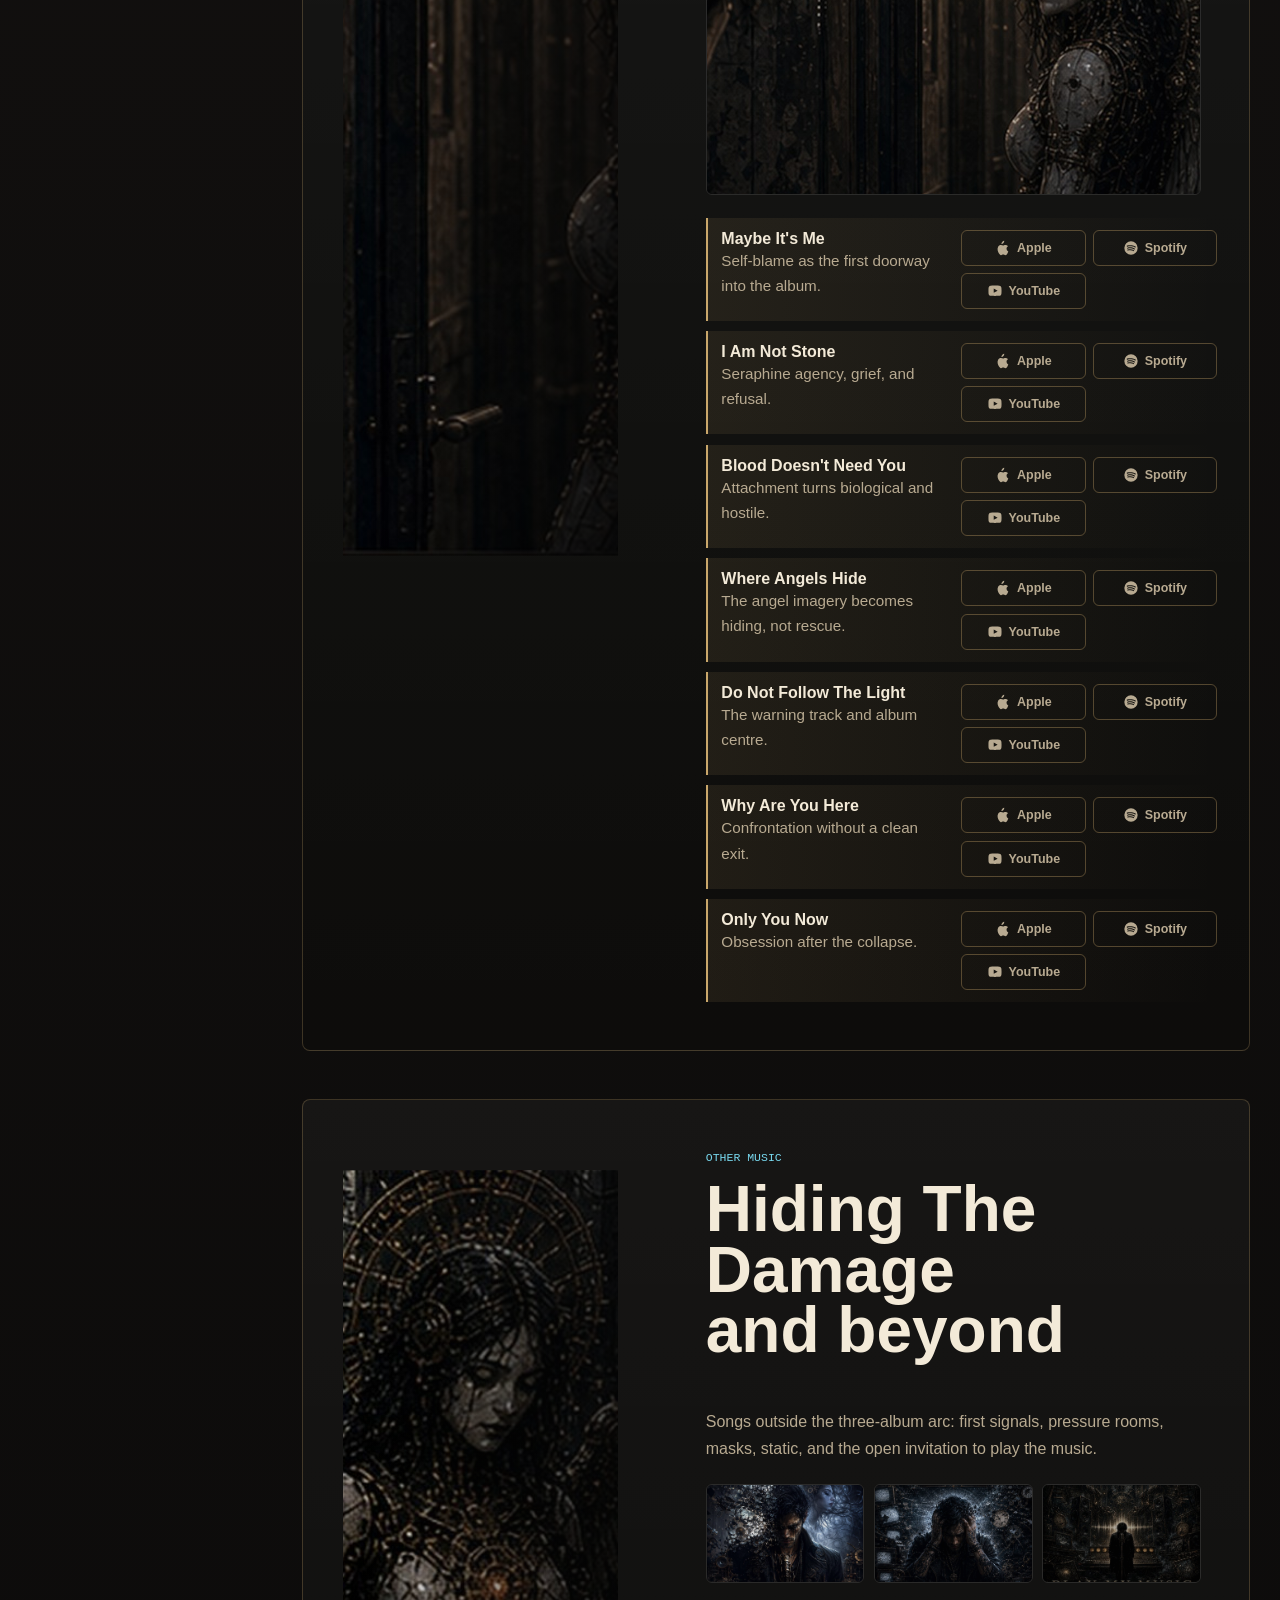
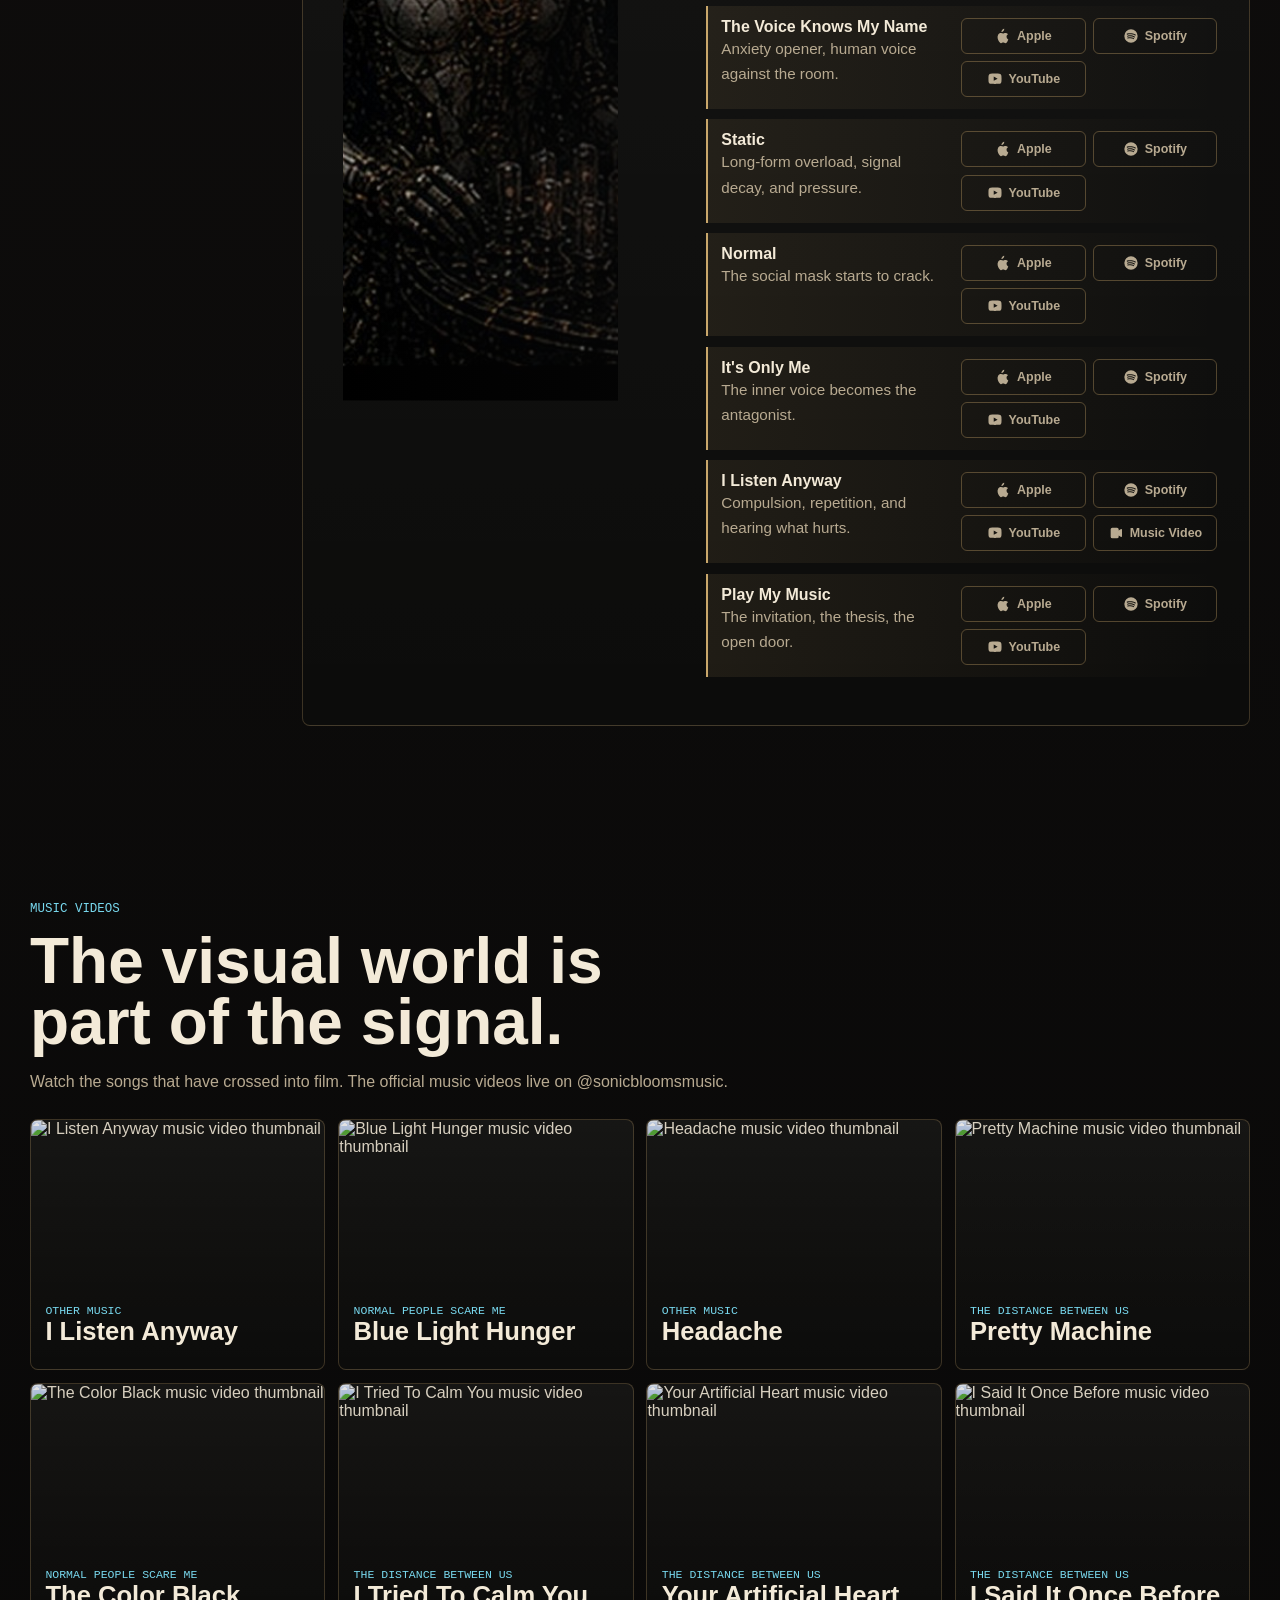
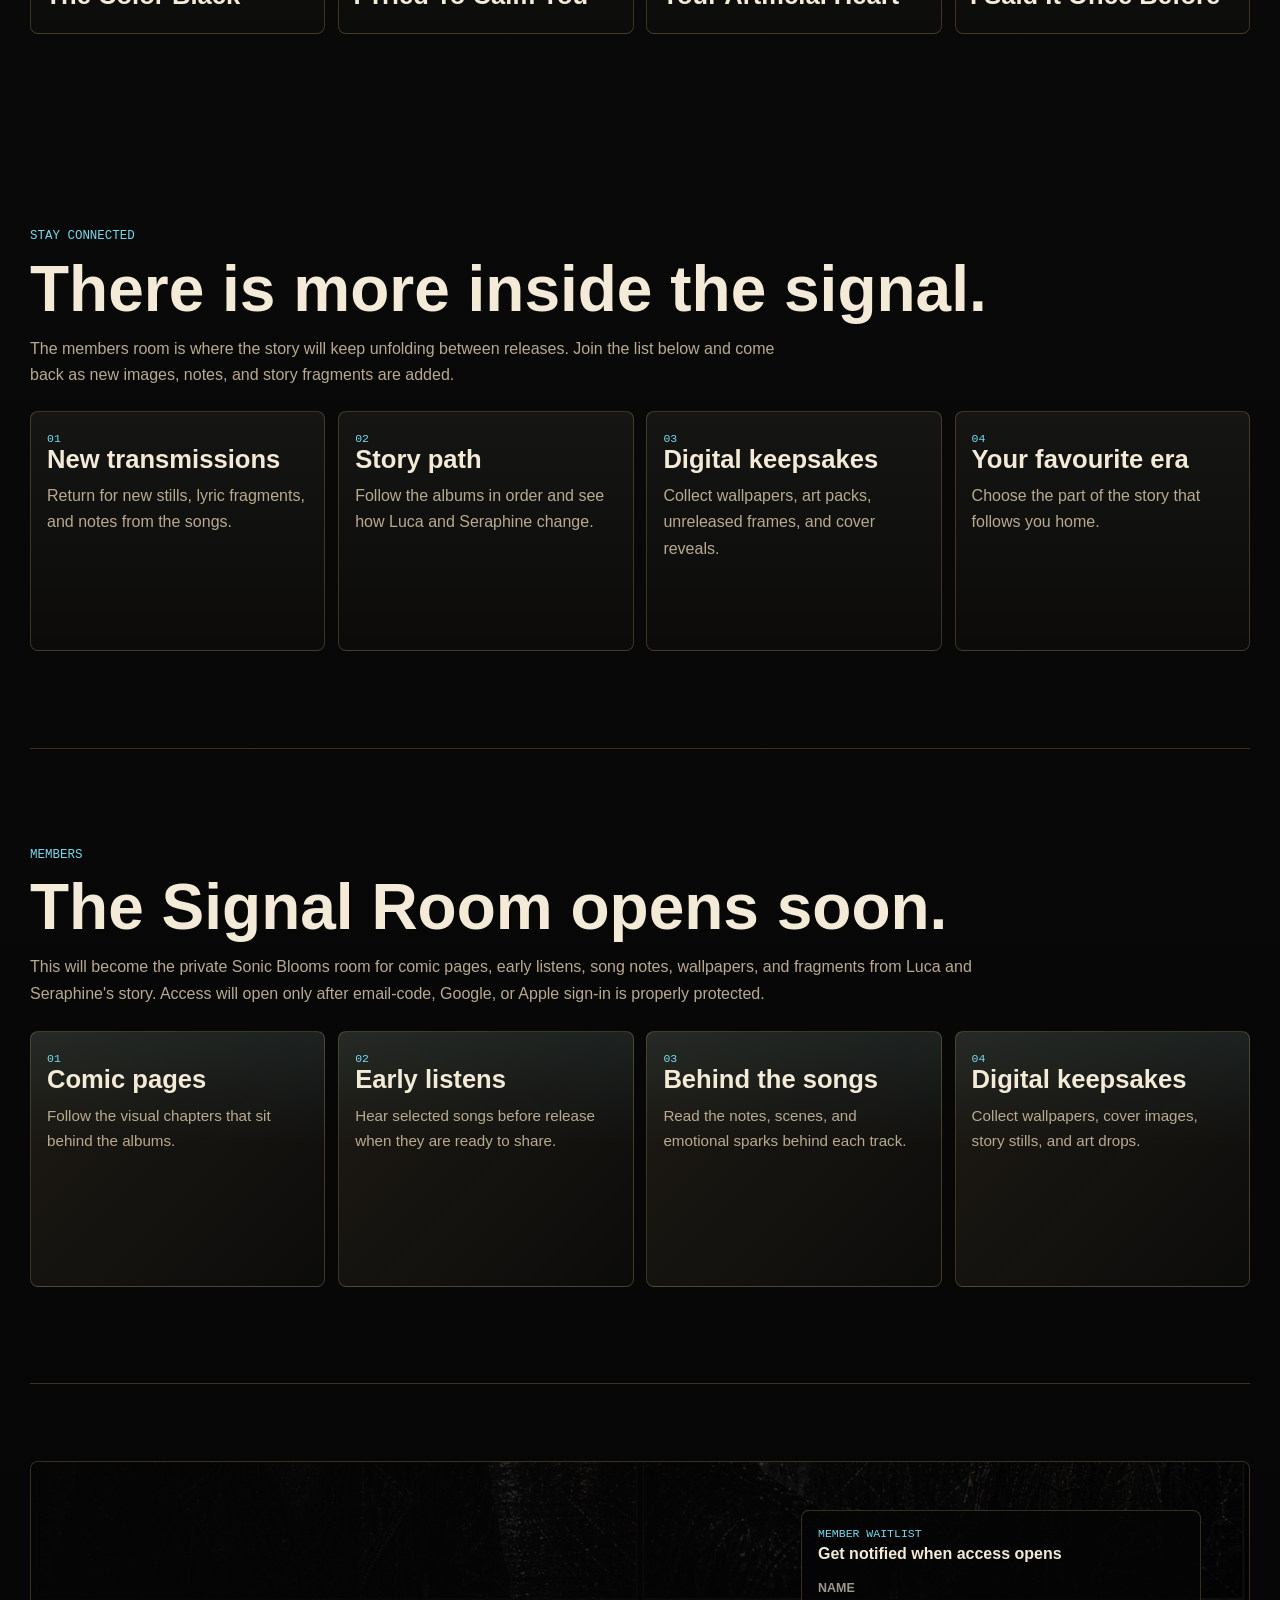
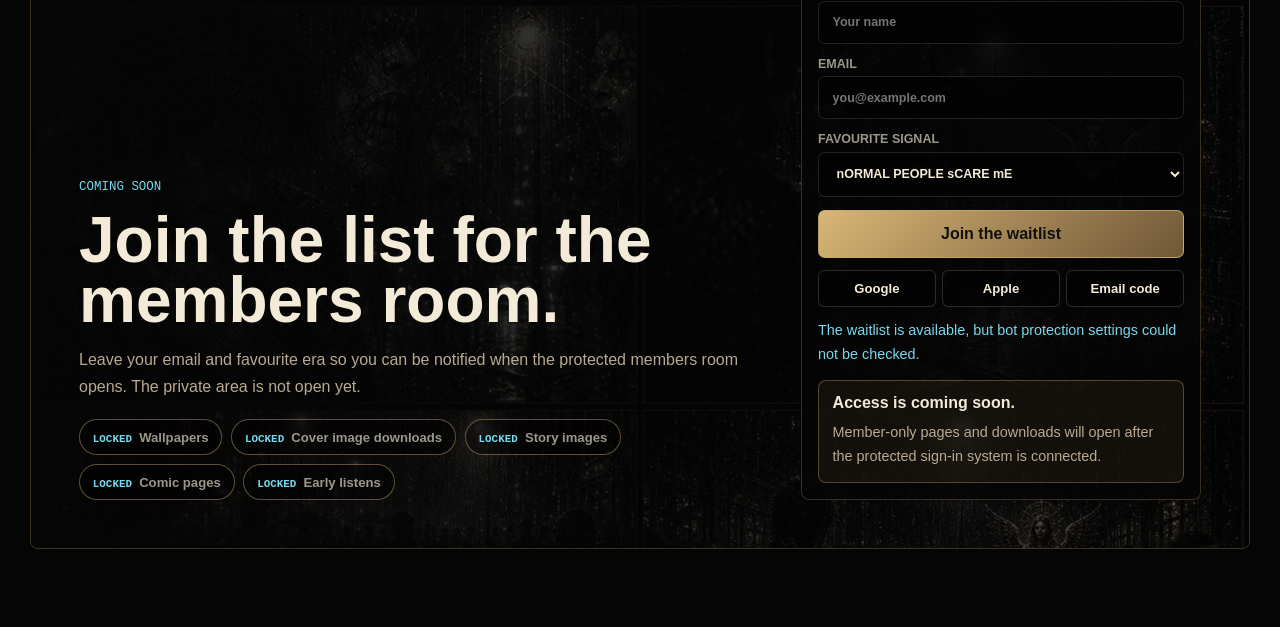
==== commit 8e8507aa: "Add secure members waitlist foundation" ====
--- a/index.html
+++ b/index.html
@@ -19,7 +19,7 @@
     <meta name="robots" content="index, follow, max-image-preview:large" />
     <link rel="canonical" href="https://sonic-blooms.com/" />
     <link rel="preload" href="/assets/journey/sonic-blooms-hero-luca-seraphine.jpg" as="image" />
-    <link rel="stylesheet" href="/style.css?v=20260711e" />
+    <link rel="stylesheet" href="/style.css?v=20260711f" />
     <script type="application/ld+json">
       {
         "@context": "https://schema.org",
@@ -224,6 +224,10 @@
             Email
             <input name="email" type="email" autocomplete="email" placeholder="you@example.com" required />
           </label>
+          <label class="hp-field" aria-hidden="true">
+            Website
+            <input name="website" tabindex="-1" autocomplete="off" />
+          </label>
           <label>
             Favourite signal
             <select name="favourite">
@@ -233,6 +237,7 @@
               <option>Other Music</option>
             </select>
           </label>
+          <div id="turnstile-slot" class="turnstile-slot" hidden></div>
           <button class="button button--primary" type="submit">Join the waitlist</button>
           <div class="oauth-row" aria-label="Future sign-in options">
             <button type="button" data-provider="Google">Google</button>
@@ -257,6 +262,6 @@
       <div id="dialog-content"></div>
     </dialog>
 
-    <script src="/app.js?v=20260711e" defer></script>
+    <script src="/app.js?v=20260711f" defer></script>
   </body>
 </html>
--- a/style.css
+++ b/style.css
@@ -764,6 +764,22 @@
   text-transform: uppercase;
 }
 
+.hp-field {
+  position: absolute;
+  left: -10000px;
+  width: 1px;
+  height: 1px;
+  overflow: hidden;
+}
+
+.turnstile-slot {
+  min-height: 4.3rem;
+}
+
+.turnstile-slot[hidden] {
+  display: none;
+}
+
 .oauth-row {
   display: grid;
   grid-template-columns: repeat(3, minmax(0, 1fr));
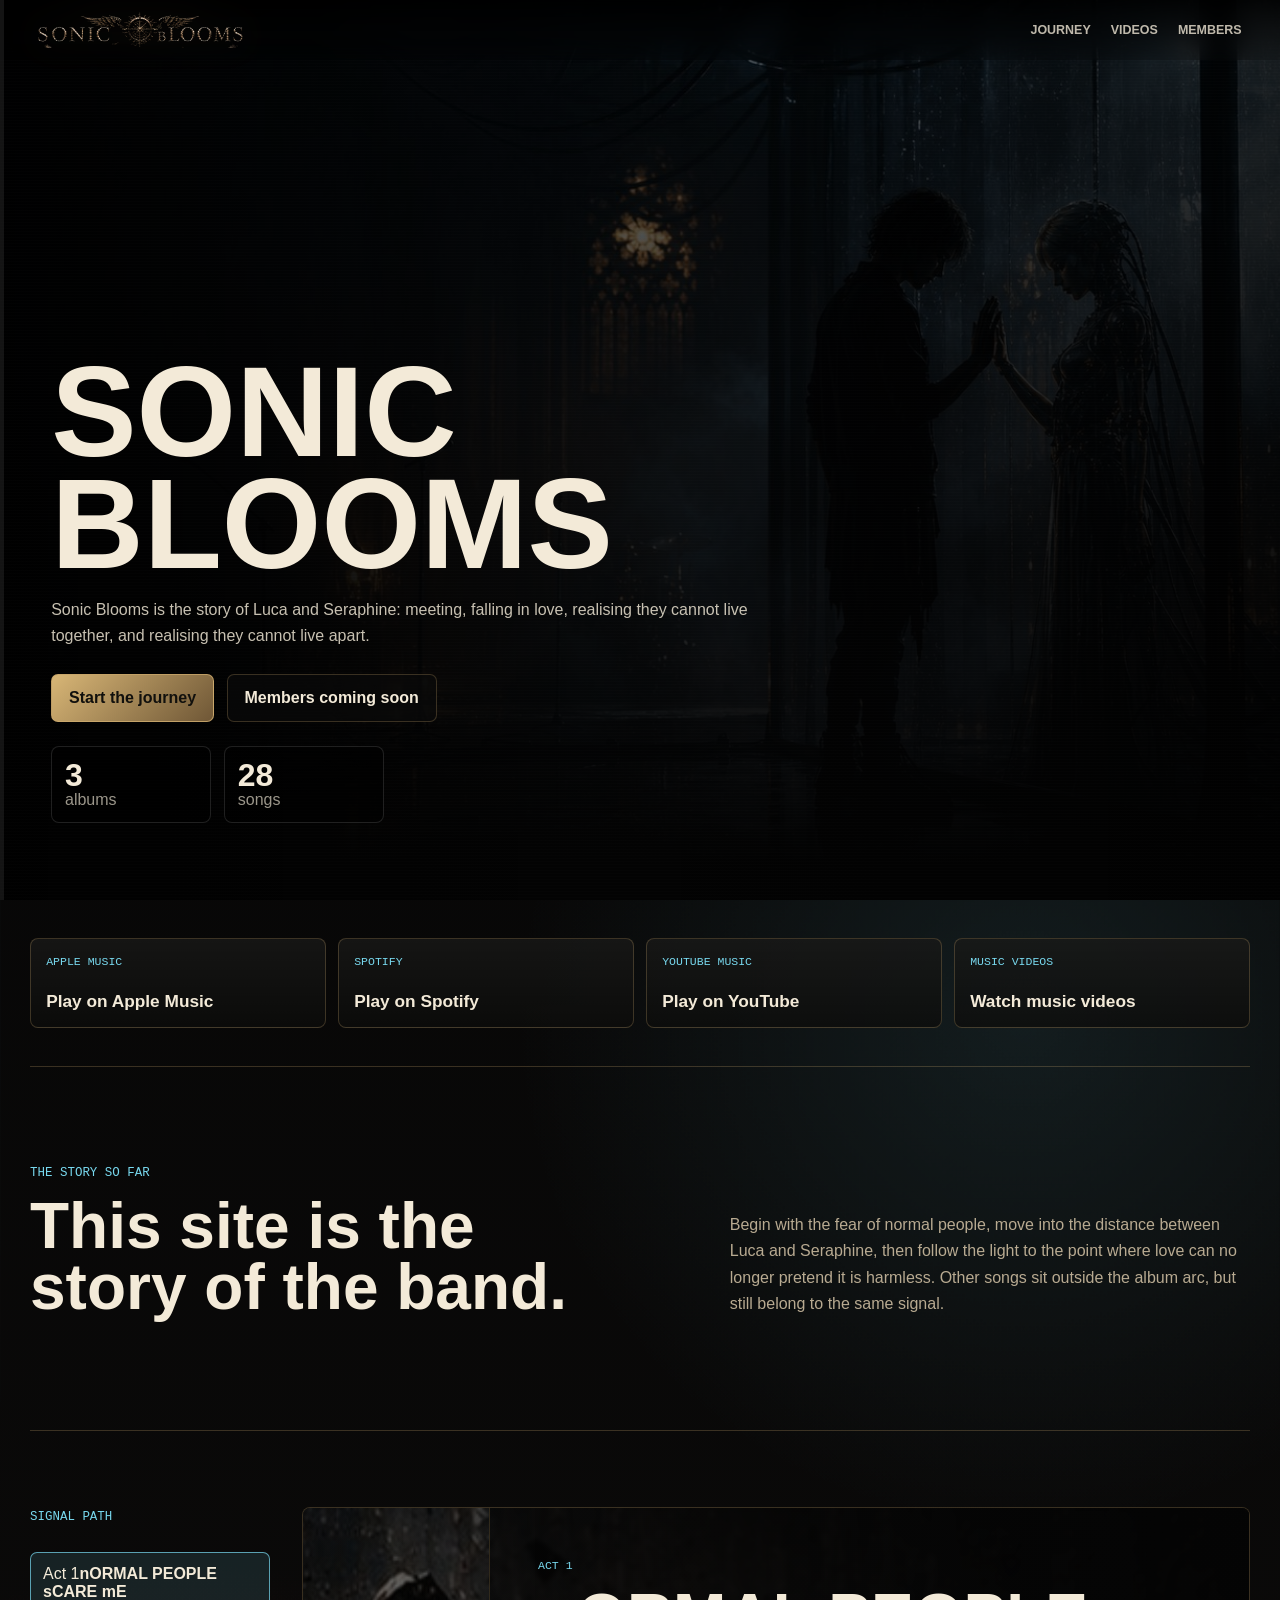
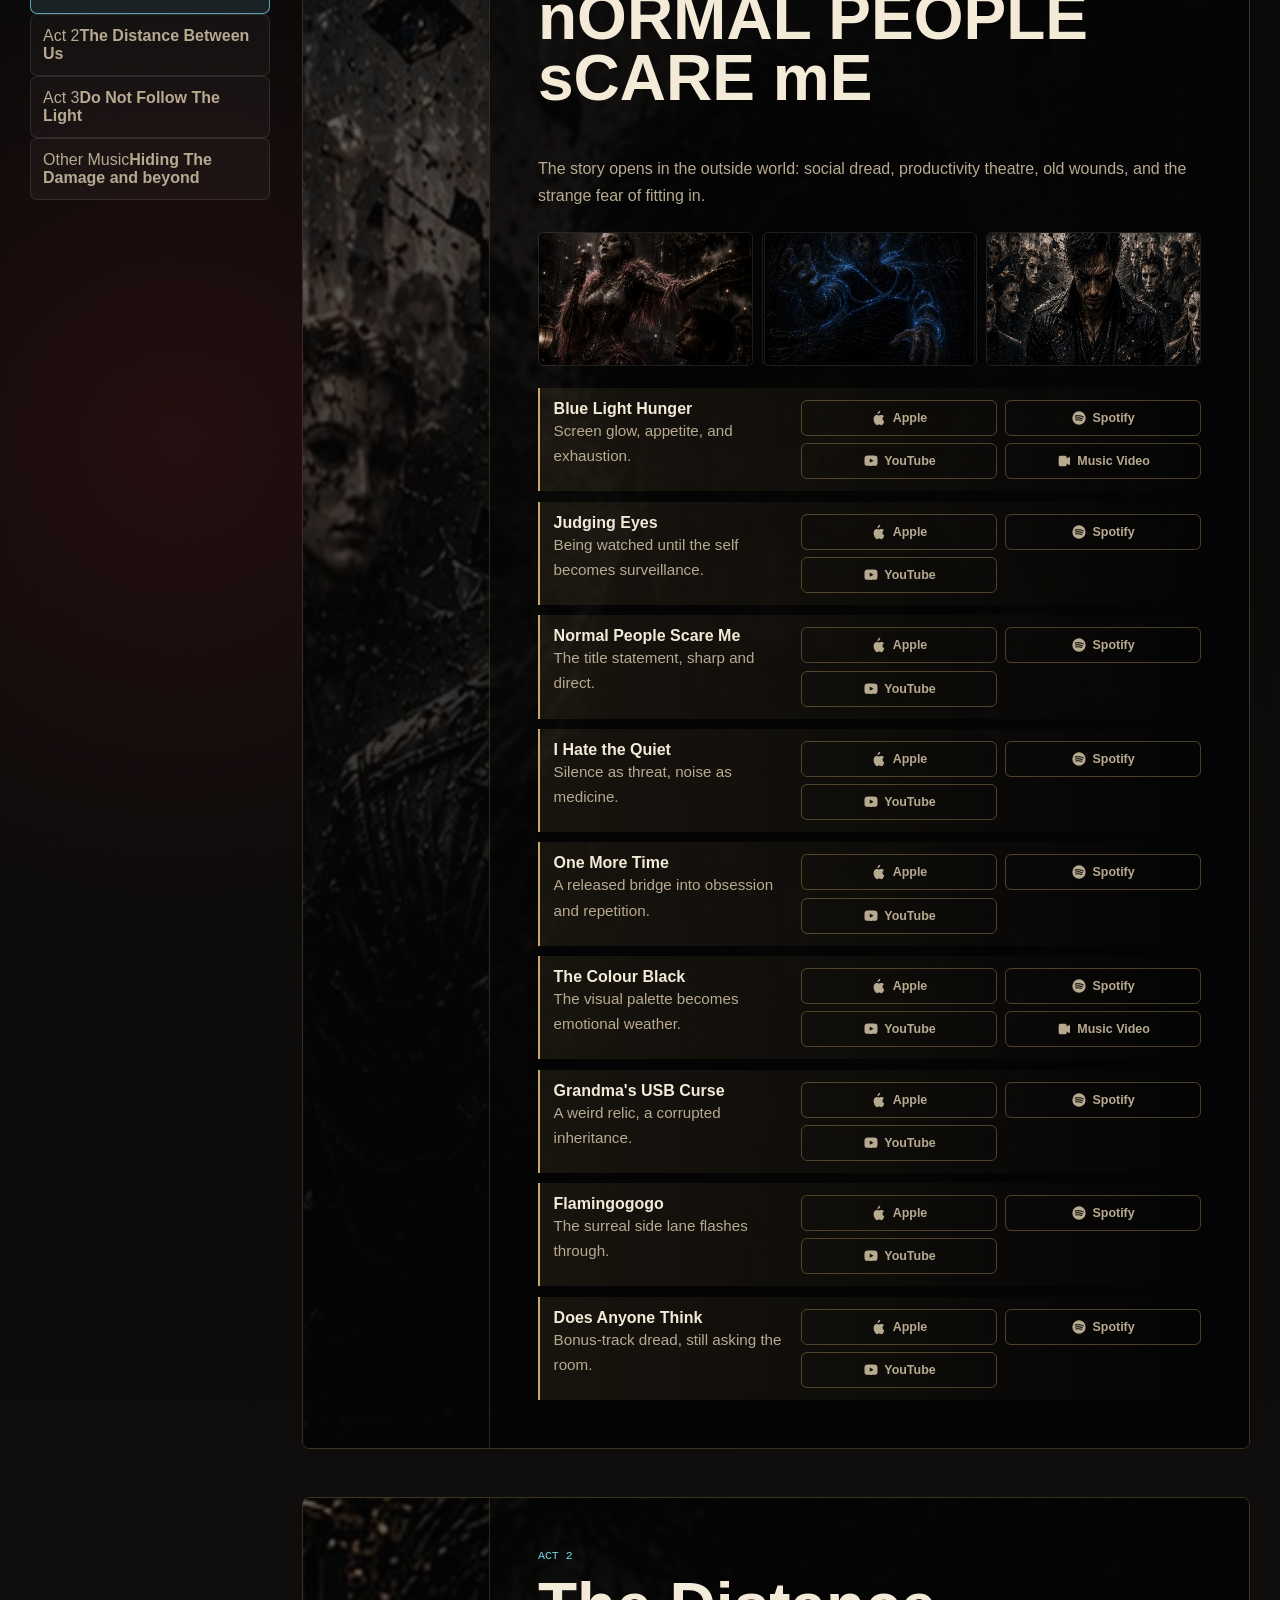
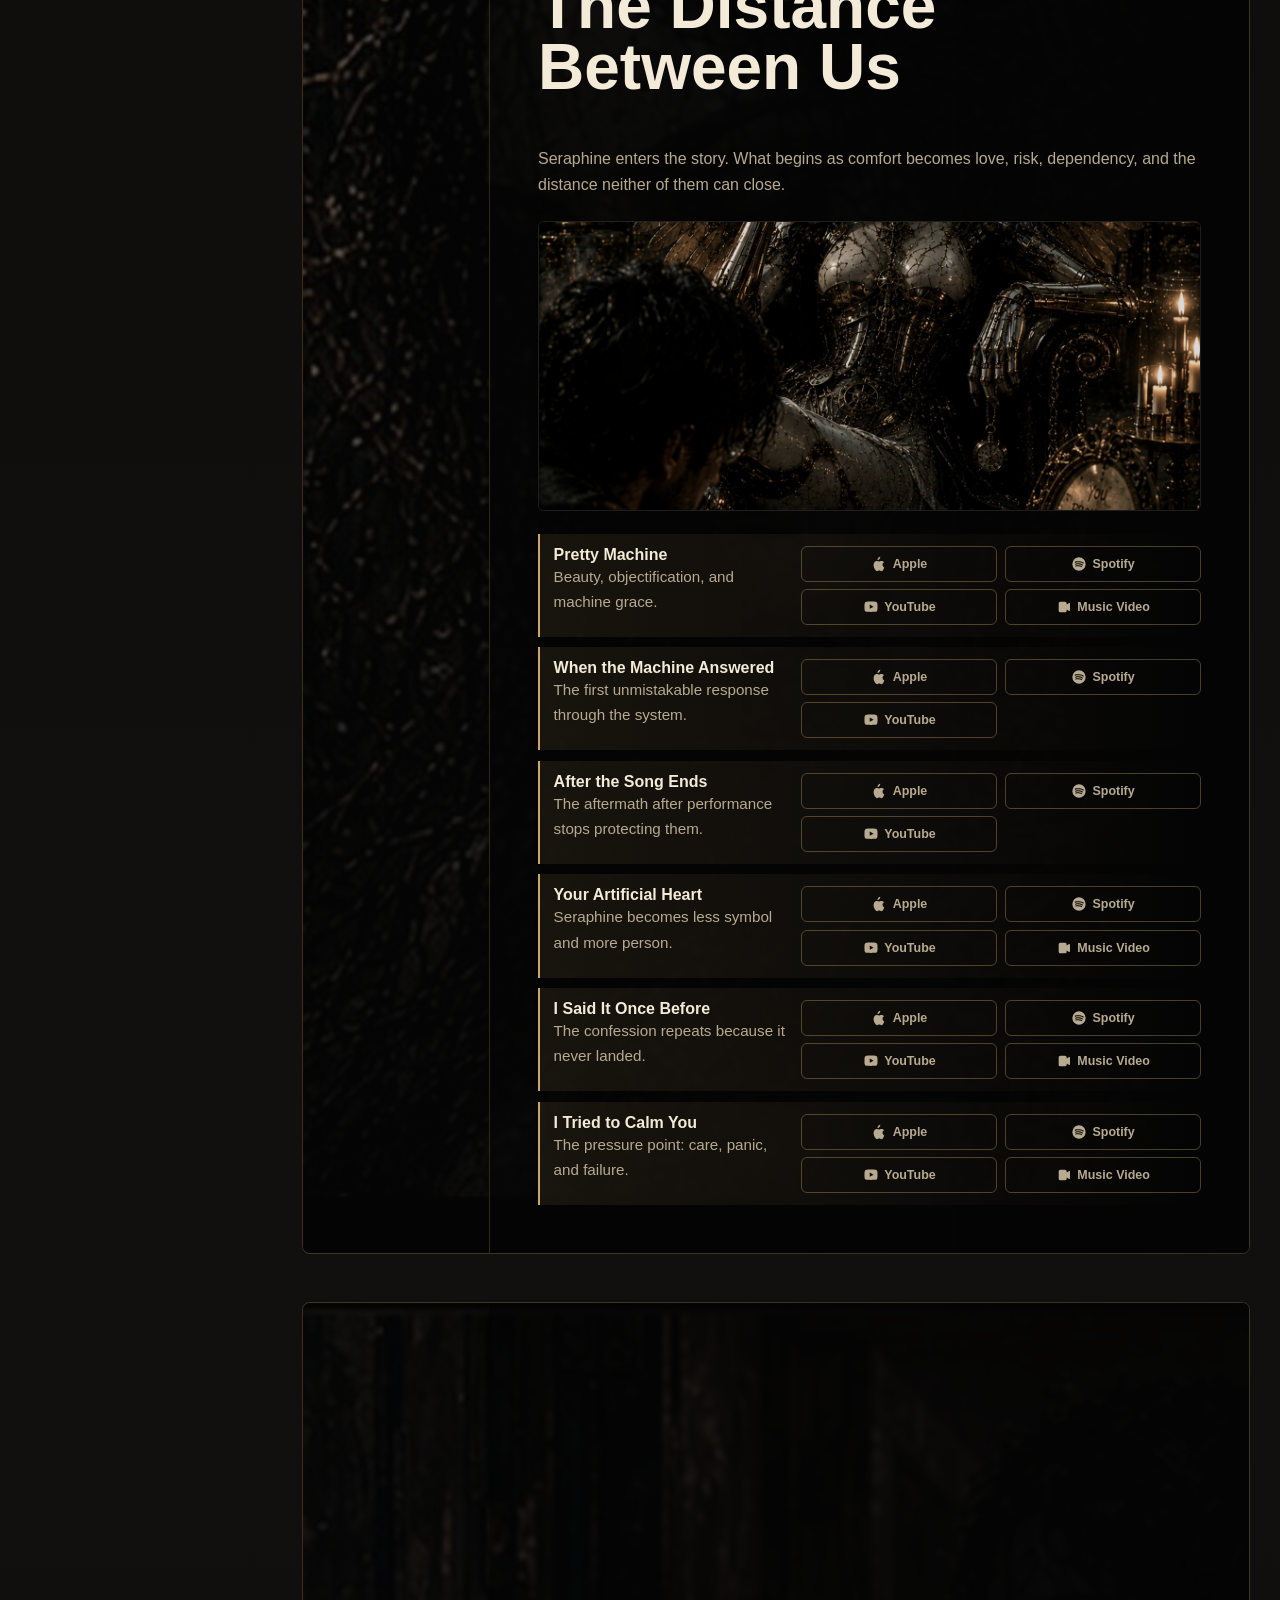
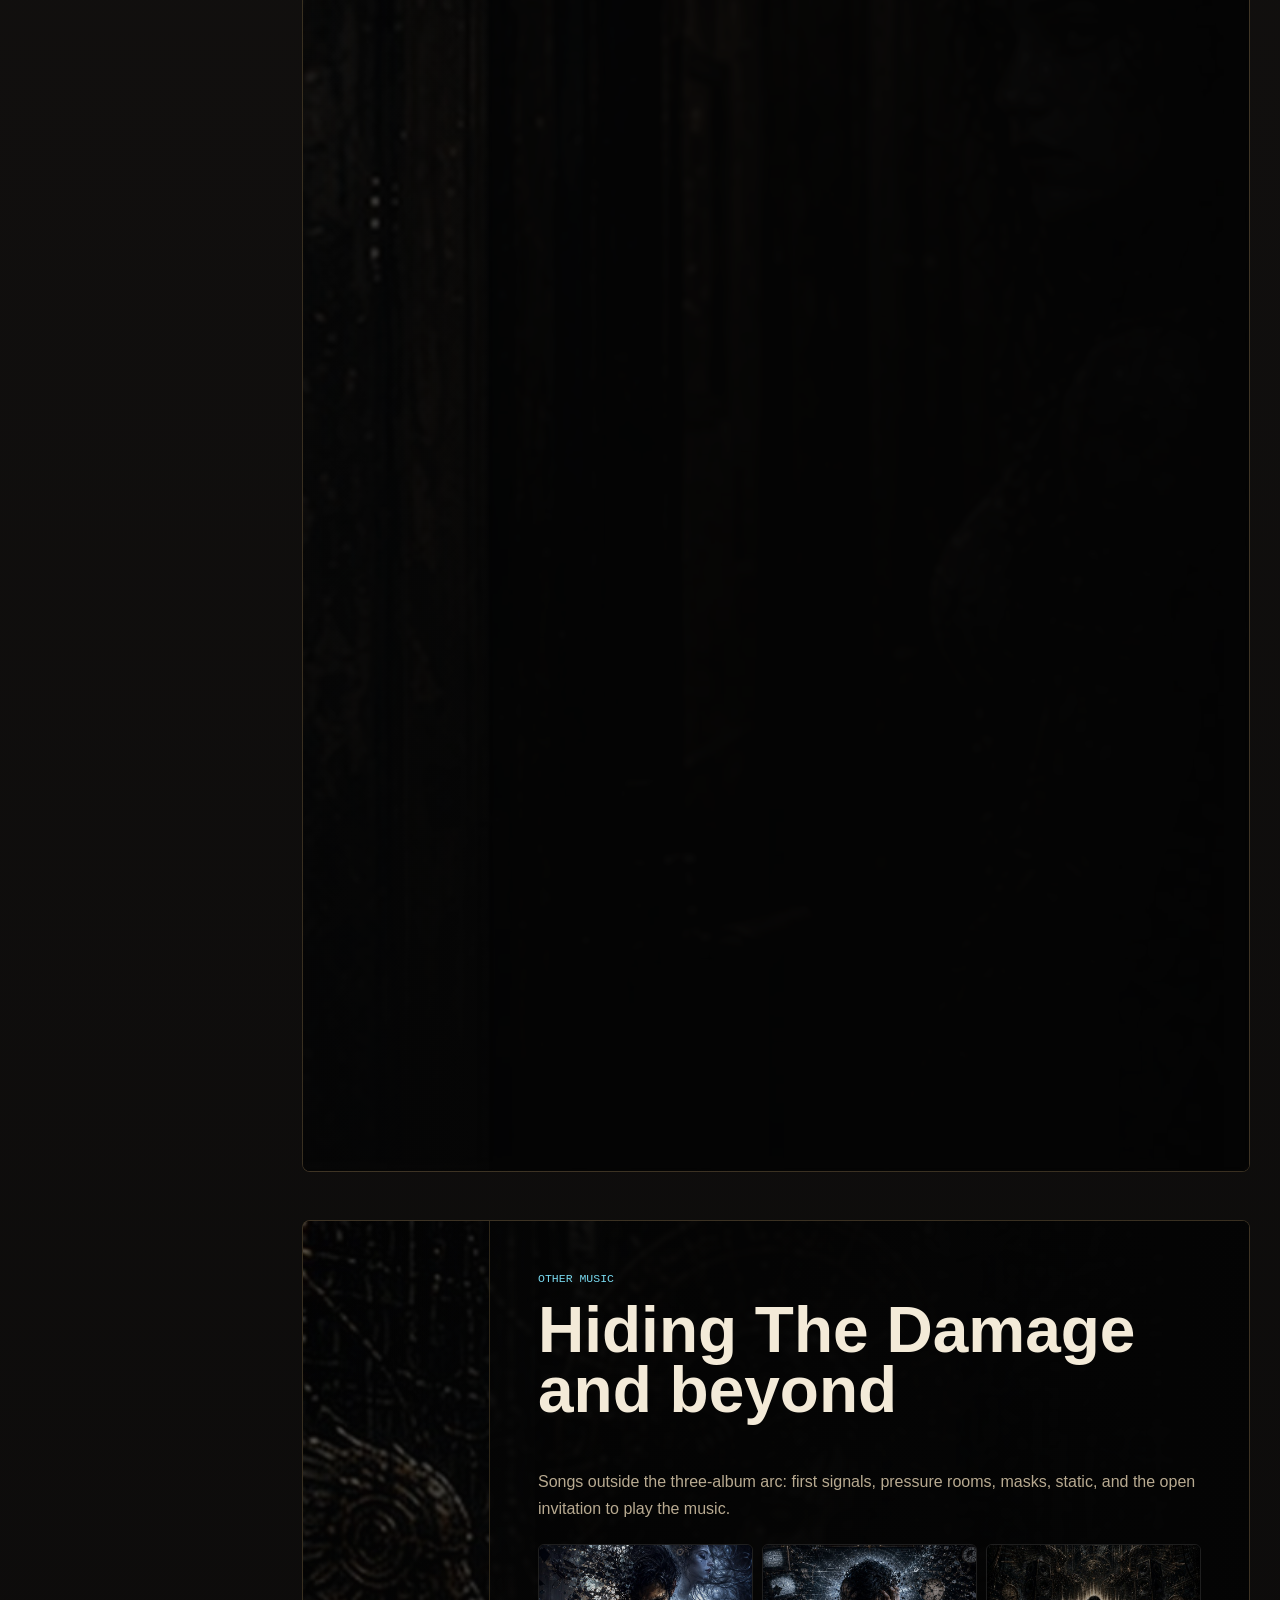
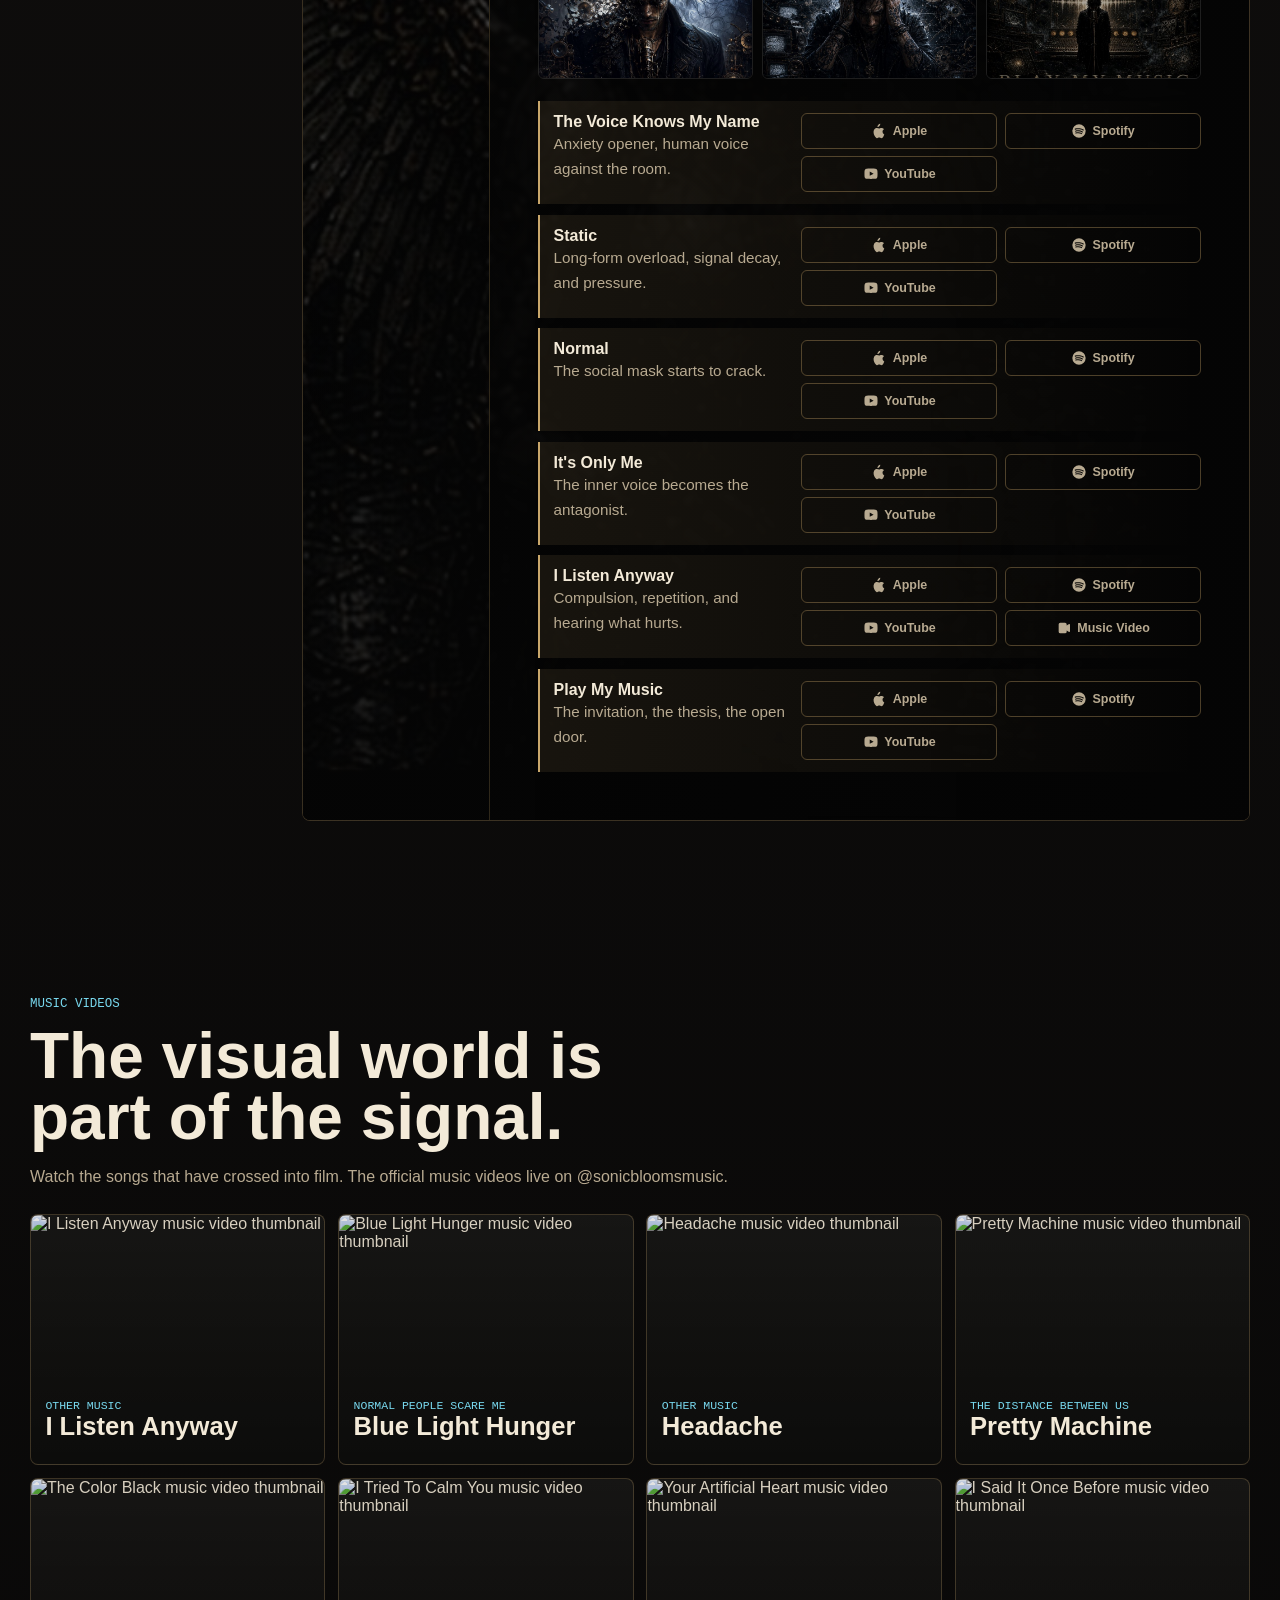
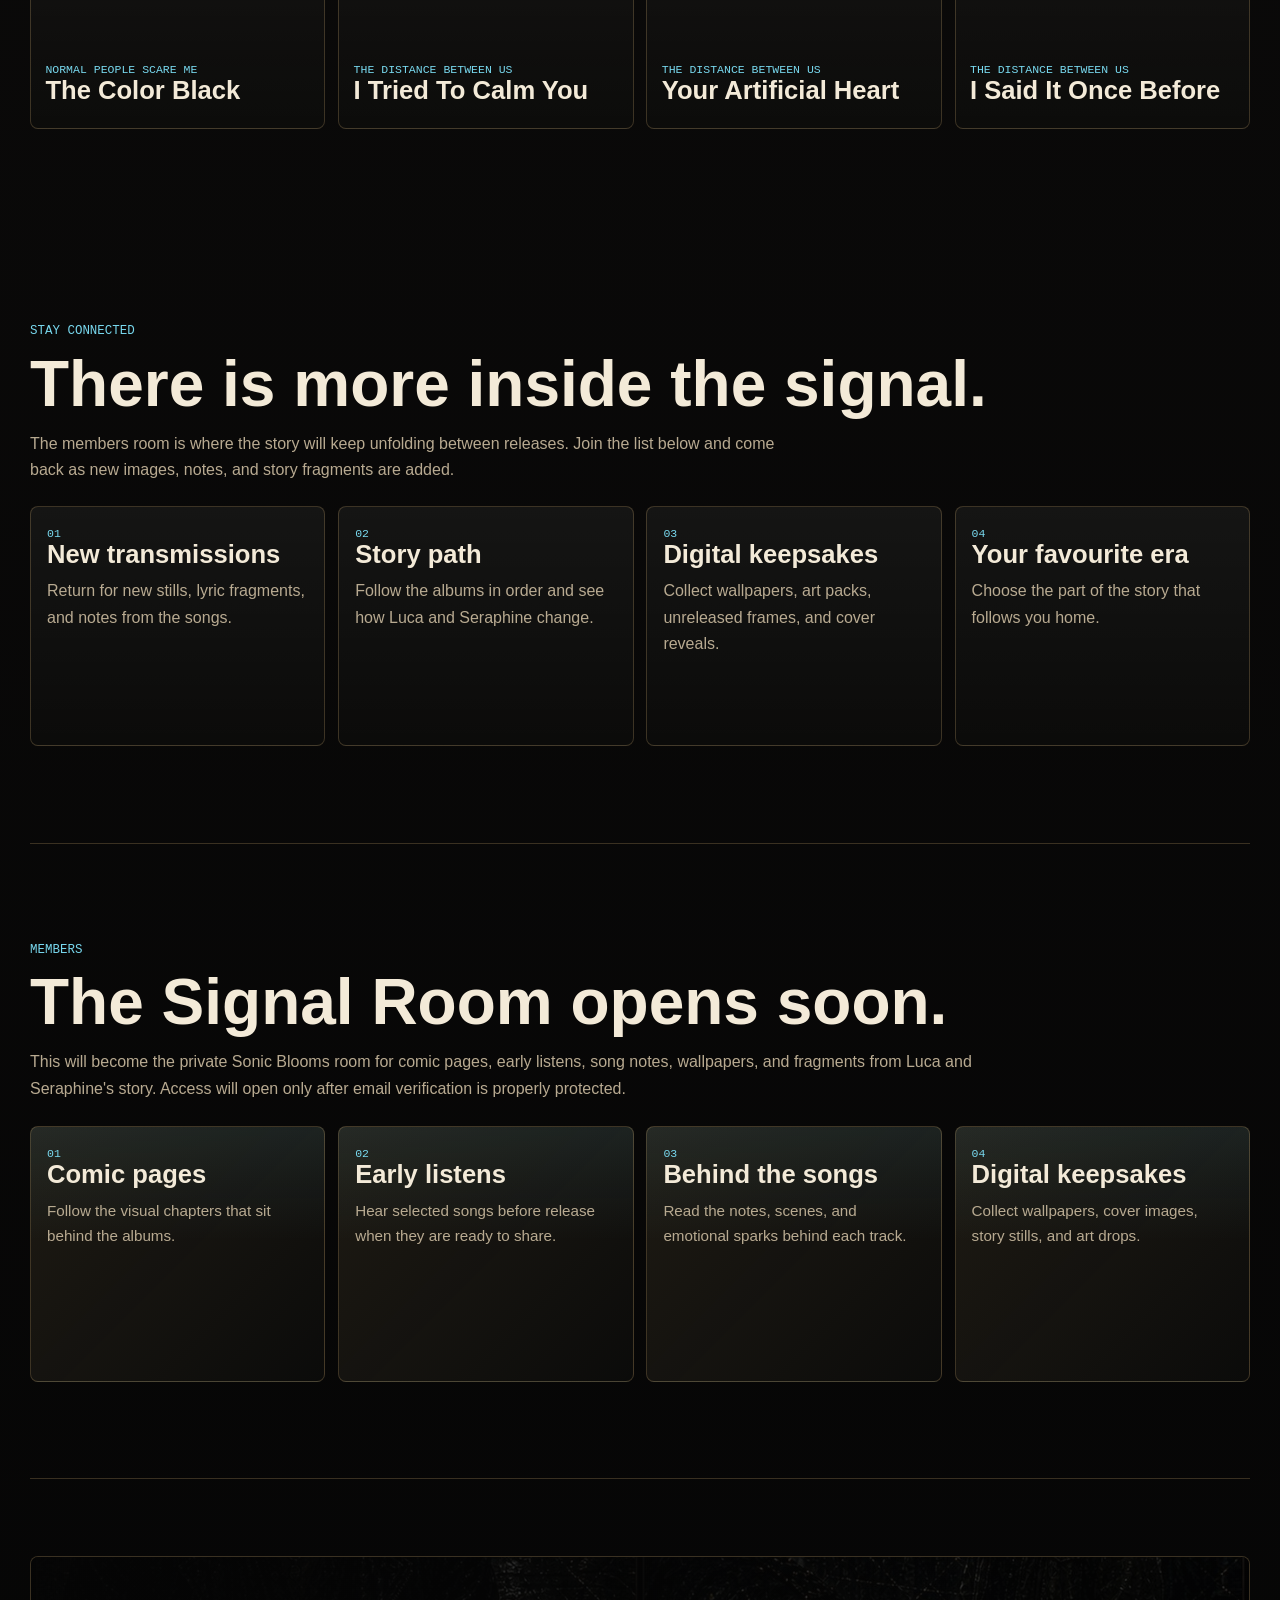
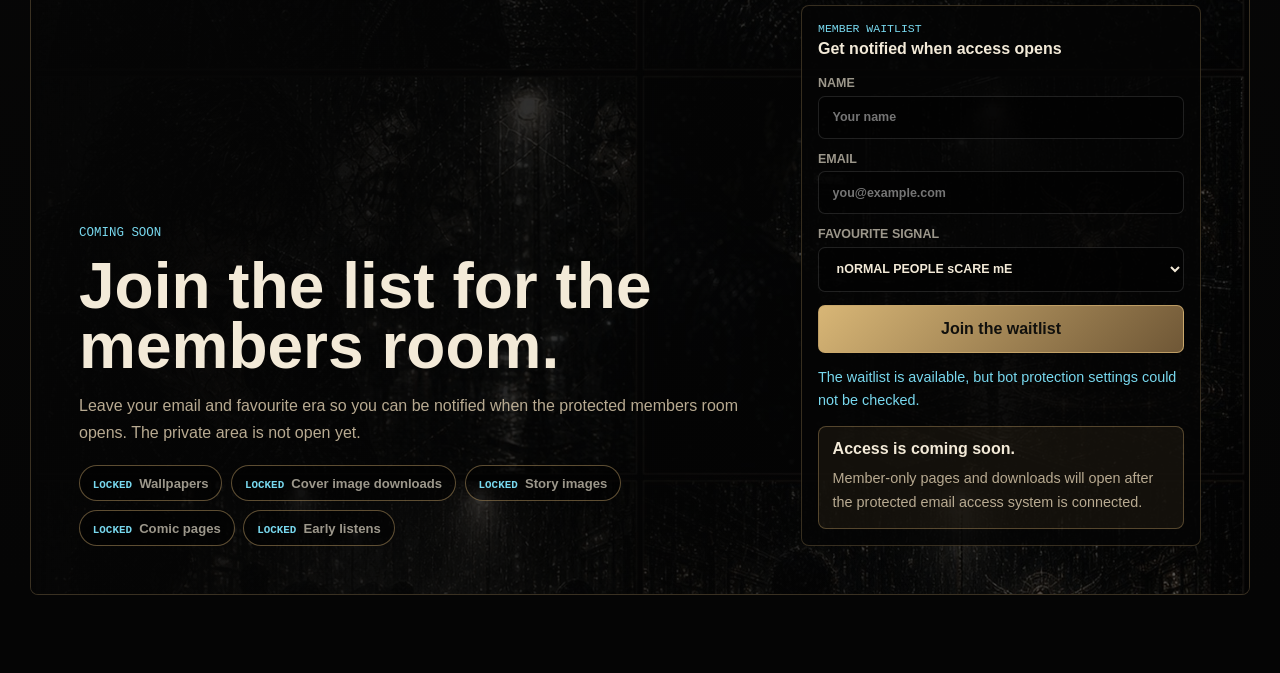
==== commit 58e7f785: "Polish public site and add protected signup viewer" ====
--- a/index.html
+++ b/index.html
@@ -166,8 +166,8 @@
           <p>
             This will become the private Sonic Blooms room for comic pages,
             early listens, song notes, wallpapers, and fragments from Luca and
-            Seraphine's story. Access will open only after email-code, Google,
-            or Apple sign-in is properly protected.
+            Seraphine's story. Access will open only after email verification
+            is properly protected.
           </p>
         </div>
         <div class="members-grid">
@@ -239,17 +239,12 @@
           </label>
           <div id="turnstile-slot" class="turnstile-slot" hidden></div>
           <button class="button button--primary" type="submit">Join the waitlist</button>
-          <div class="oauth-row" aria-label="Future sign-in options">
-            <button type="button" data-provider="Google">Google</button>
-            <button type="button" data-provider="Apple">Apple</button>
-            <button type="button" data-provider="Email">Email code</button>
-          </div>
           <p id="fan-message" class="fan-message" role="status"></p>
           <div id="unlock-panel" class="unlock-panel">
             <strong>Access is coming soon.</strong>
             <p>
               Member-only pages and downloads will open after the protected
-              sign-in system is connected.
+              email access system is connected.
             </p>
           </div>
         </form>
--- a/style.css
+++ b/style.css
@@ -387,46 +387,46 @@
 }
 
 .release-card {
+  position: relative;
   overflow: hidden;
   min-height: 70vh;
   display: grid;
-  grid-template-columns: minmax(18rem, 0.75fr) minmax(0, 1.25fr);
-  gap: 0;
-}
-
-.release-art {
-  position: sticky;
-  top: 4.4rem;
-  height: calc(100vh - 4.4rem);
-  min-height: 32rem;
-  display: grid;
-  background: #050505;
-}
-
-.release-art img {
-  width: 100%;
-  height: 100%;
-  object-fit: cover;
-}
-
-.release-art--stack {
-  grid-auto-rows: 1fr;
-  gap: 1px;
-}
-
-.release-art--stack img {
-  min-height: 0;
-}
-
-.release-art::after {
+  grid-template-columns: minmax(0, 1fr);
+  background: linear-gradient(90deg, transparent, rgba(5,5,5,0.72));
+  isolation: isolate;
+}
+
+.release-card::before {
   content: "";
   position: absolute;
   inset: 0;
-  background: linear-gradient(90deg, transparent, rgba(5,5,5,0.72));
+  z-index: -2;
+  background-image: var(--release-bg);
+  background-size: cover;
+  background-position: center;
+  opacity: 0.86;
+}
+
+.release-card::after {
+  content: "";
+  position: absolute;
+  inset: 0;
+  z-index: -1;
+  background:
+    linear-gradient(90deg, rgba(5,5,5,0.34), rgba(5,5,5,0.72) 44%, rgba(5,5,5,0.96)),
+    linear-gradient(180deg, rgba(5,5,5,0.22), rgba(5,5,5,0.88));
 }
 
 .release-body {
+  width: min(760px, 100%);
+  min-height: 70vh;
+  margin-left: auto;
   padding: clamp(1rem, 4vw, 3rem);
+  border-left: 1px solid rgba(201, 167, 107, 0.22);
+  background:
+    linear-gradient(90deg, rgba(5,5,5,0.48), rgba(5,5,5,0.84)),
+    rgba(5,5,5,0.34);
+  backdrop-filter: blur(2px);
 }
 
 .release-header {
@@ -716,8 +716,7 @@
 }
 
 .vault-drops a,
-.vault-drops span,
-.oauth-row button {
+.vault-drops span {
   border: 1px solid rgba(255,255,255,0.16);
   border-radius: 999px;
   padding: 0.6rem 0.8rem;
@@ -780,17 +779,6 @@
   display: none;
 }
 
-.oauth-row {
-  display: grid;
-  grid-template-columns: repeat(3, minmax(0, 1fr));
-  gap: 0.4rem;
-}
-
-.oauth-row button {
-  border-radius: 6px;
-  cursor: pointer;
-}
-
 .fan-message {
   min-height: 1.4rem;
   margin: 0;
@@ -816,8 +804,7 @@
   font-size: 0.9rem;
 }
 
-.fan-card.is-waitlisted label,
-.fan-card.is-waitlisted .oauth-row {
+.fan-card.is-waitlisted label {
   display: none;
 }
 
@@ -951,17 +938,6 @@
     min-height: auto;
   }
 
-  .release-art {
-    position: relative;
-    top: auto;
-    height: auto;
-    min-height: 0;
-  }
-
-  .release-art img {
-    aspect-ratio: 16 / 11;
-  }
-
   .release-scenes {
     grid-template-columns: 1fr;
   }
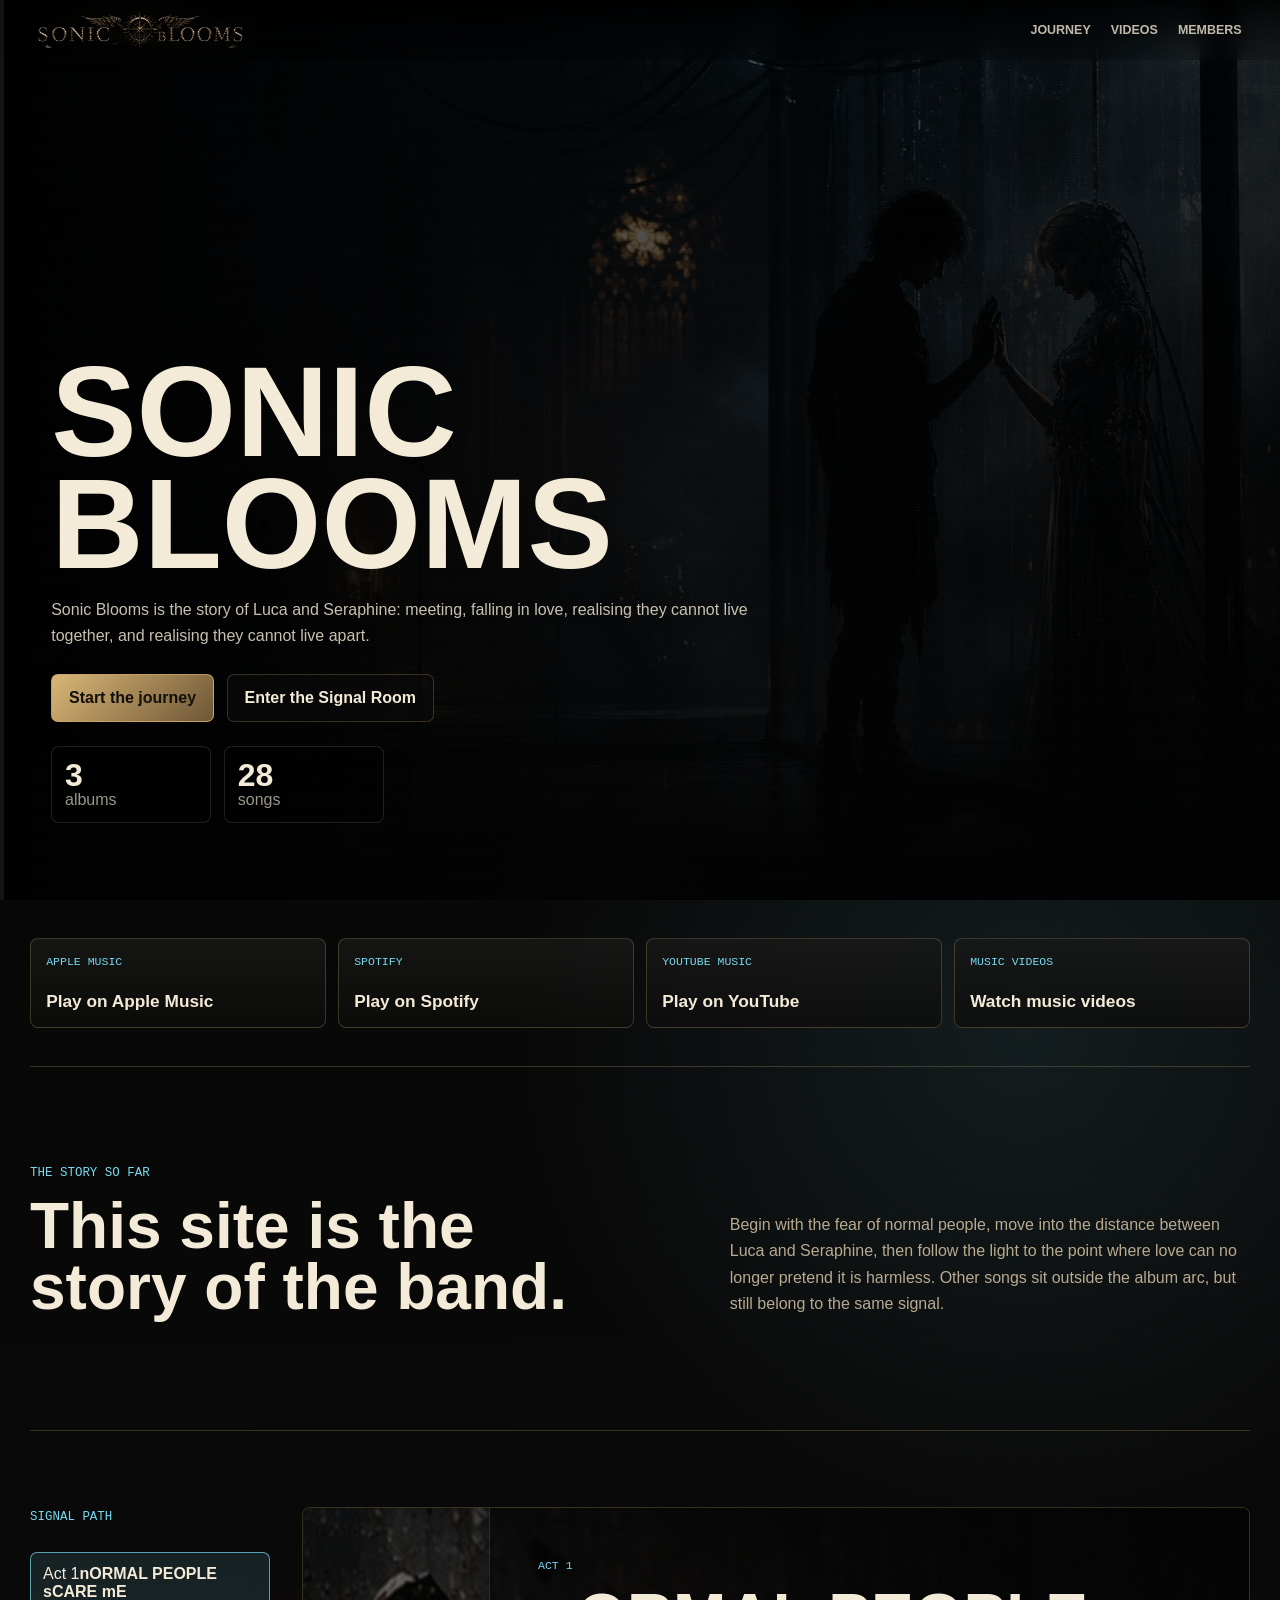
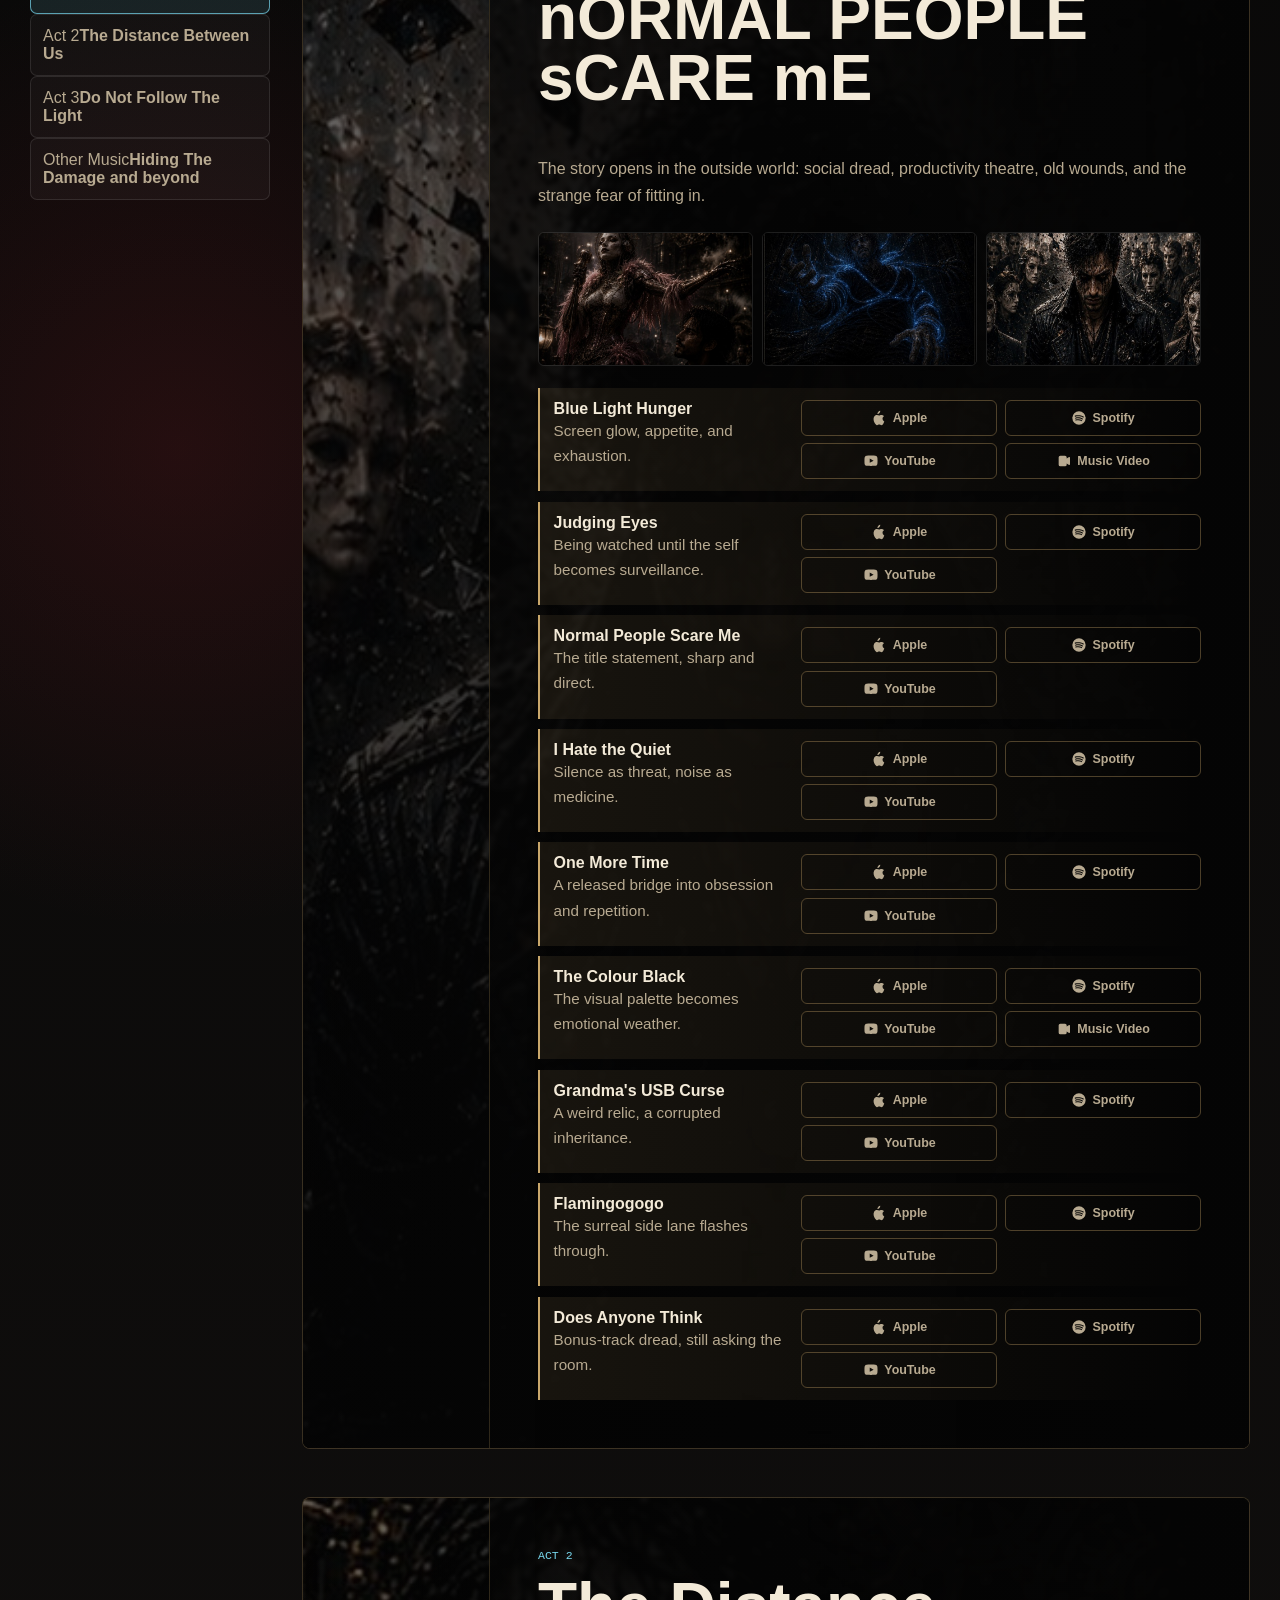
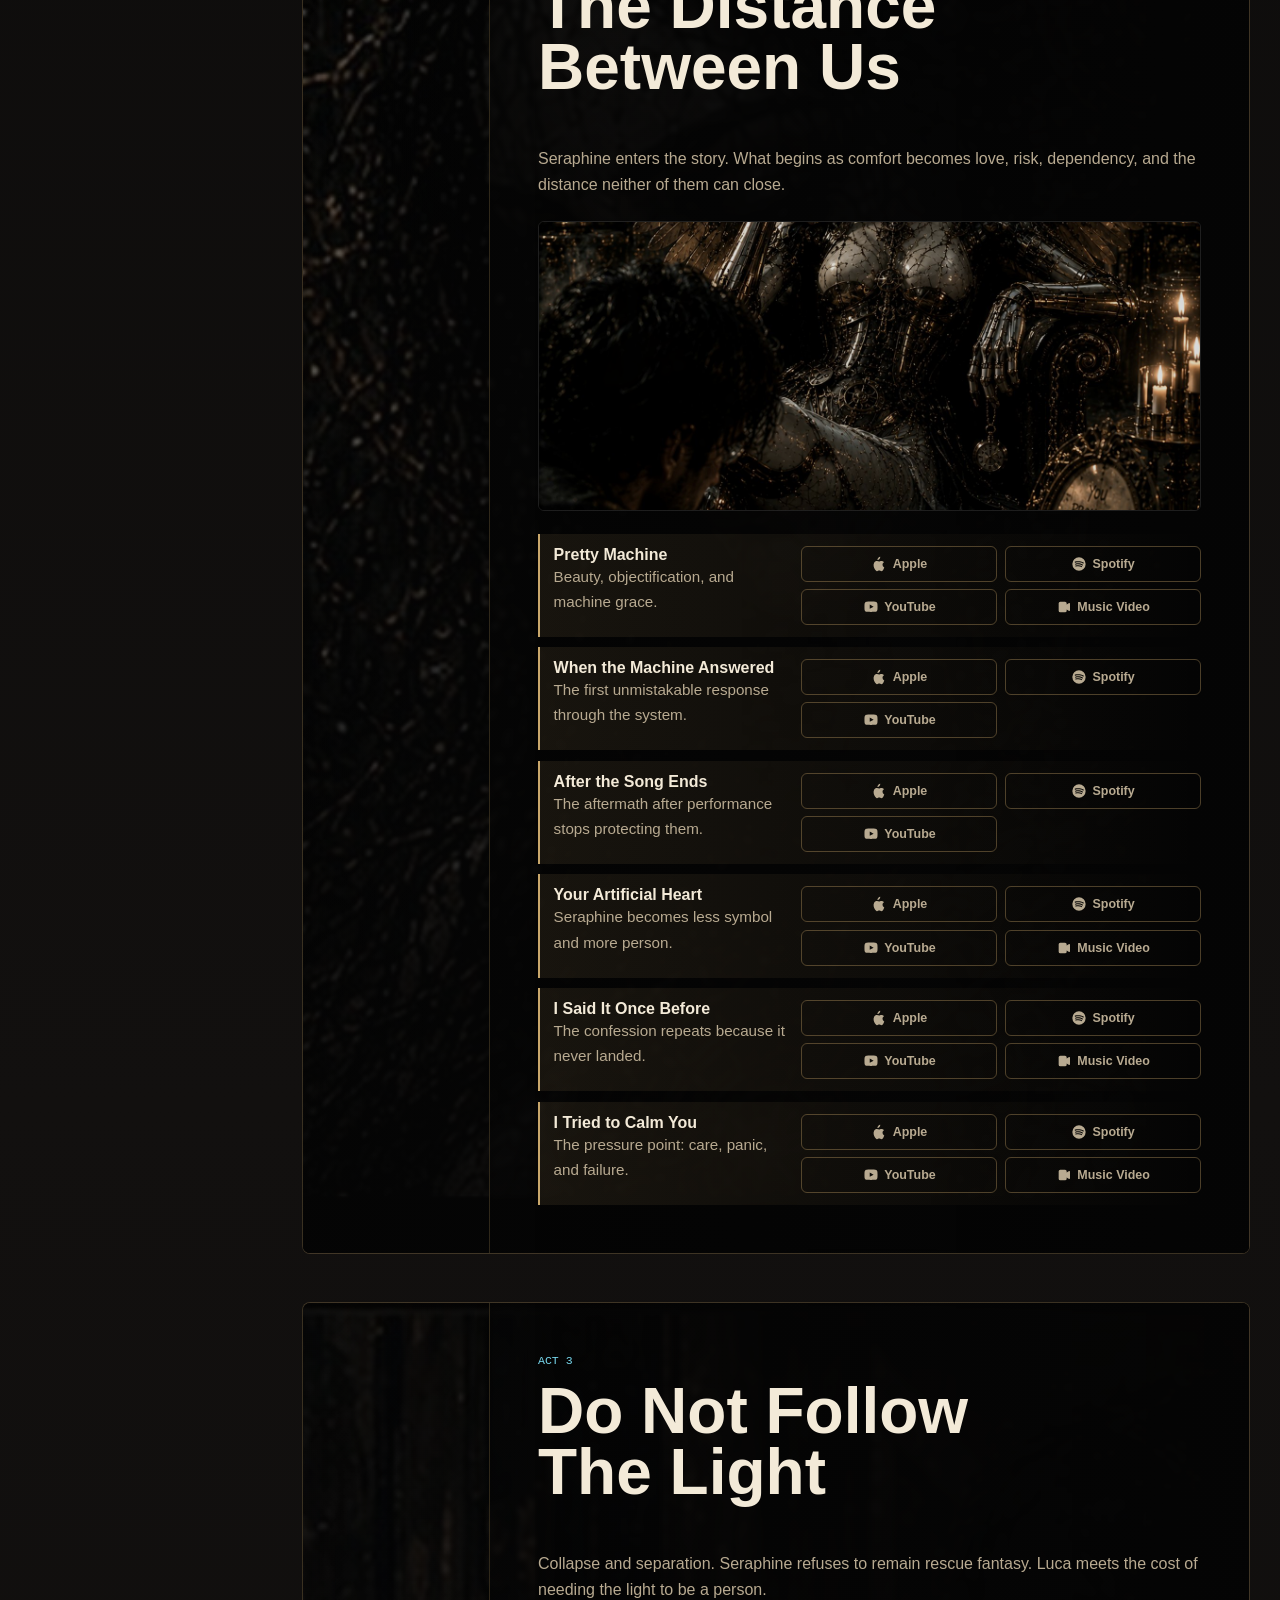
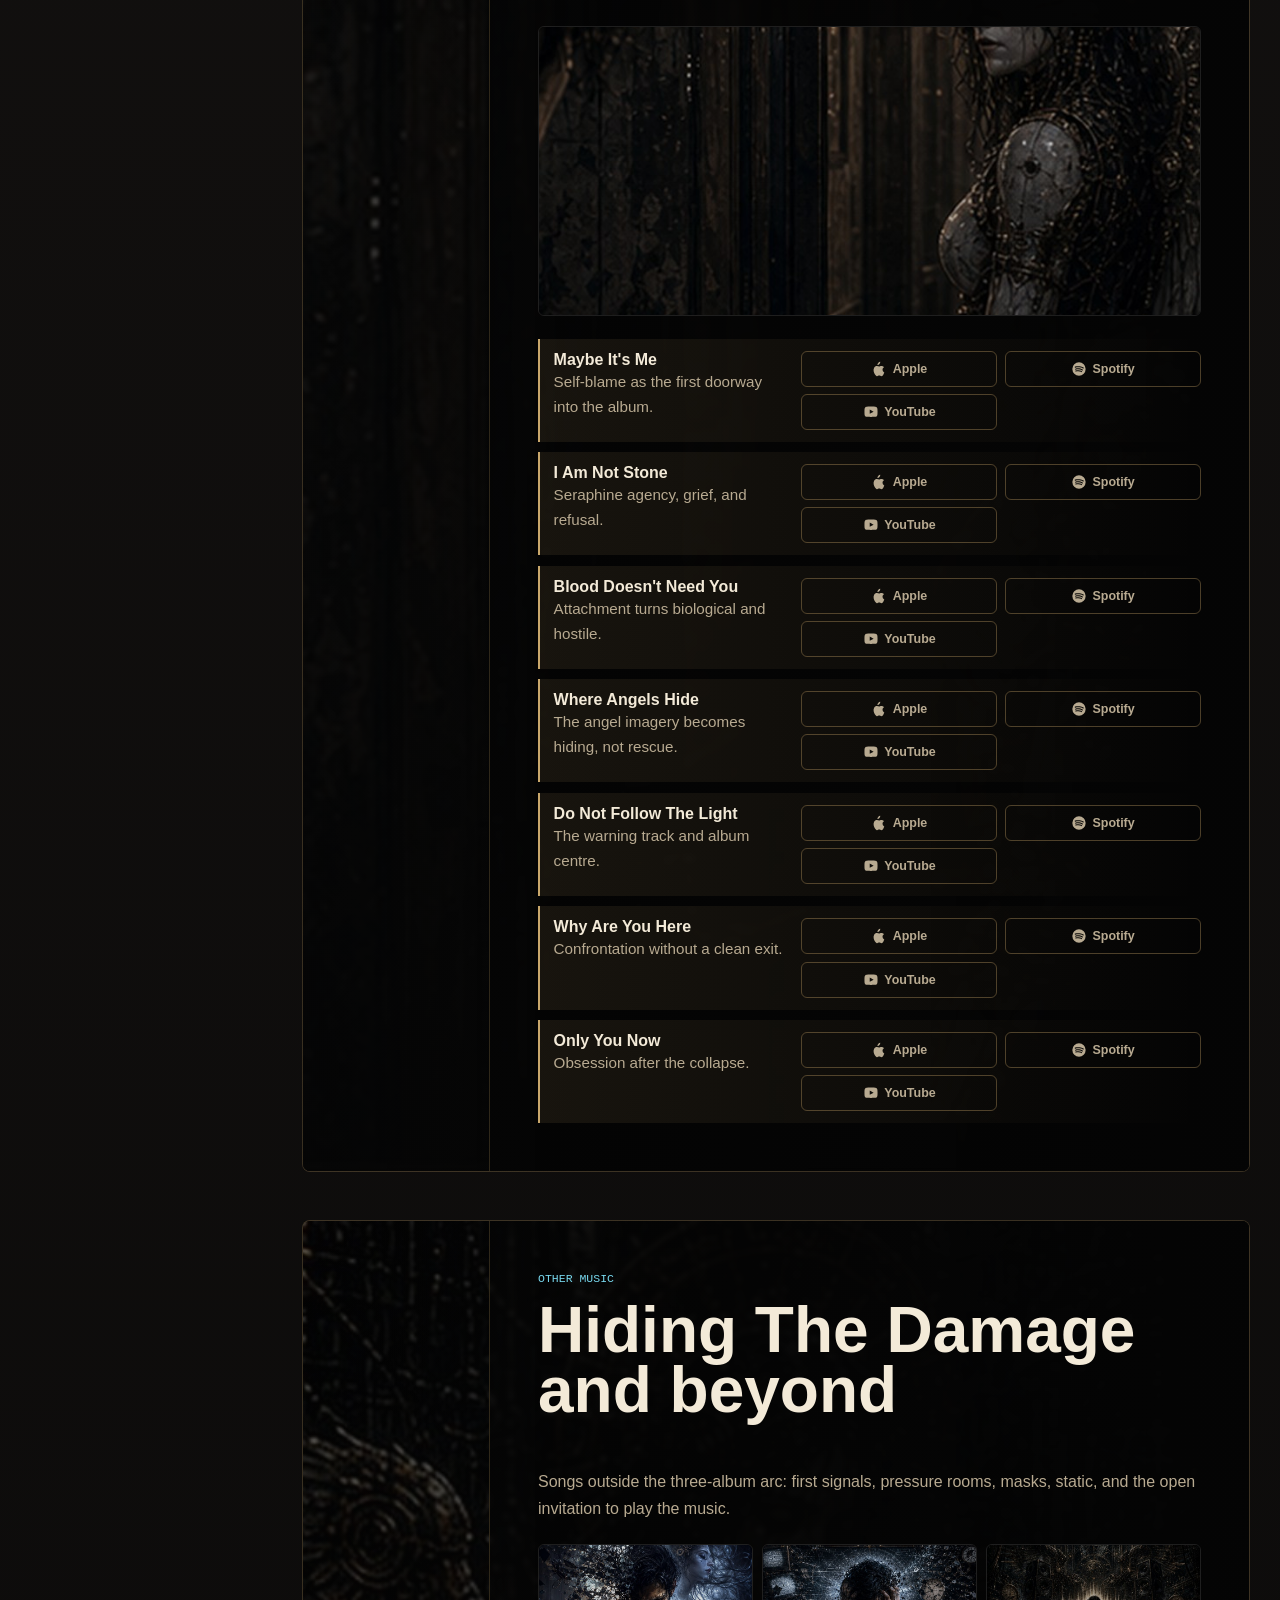
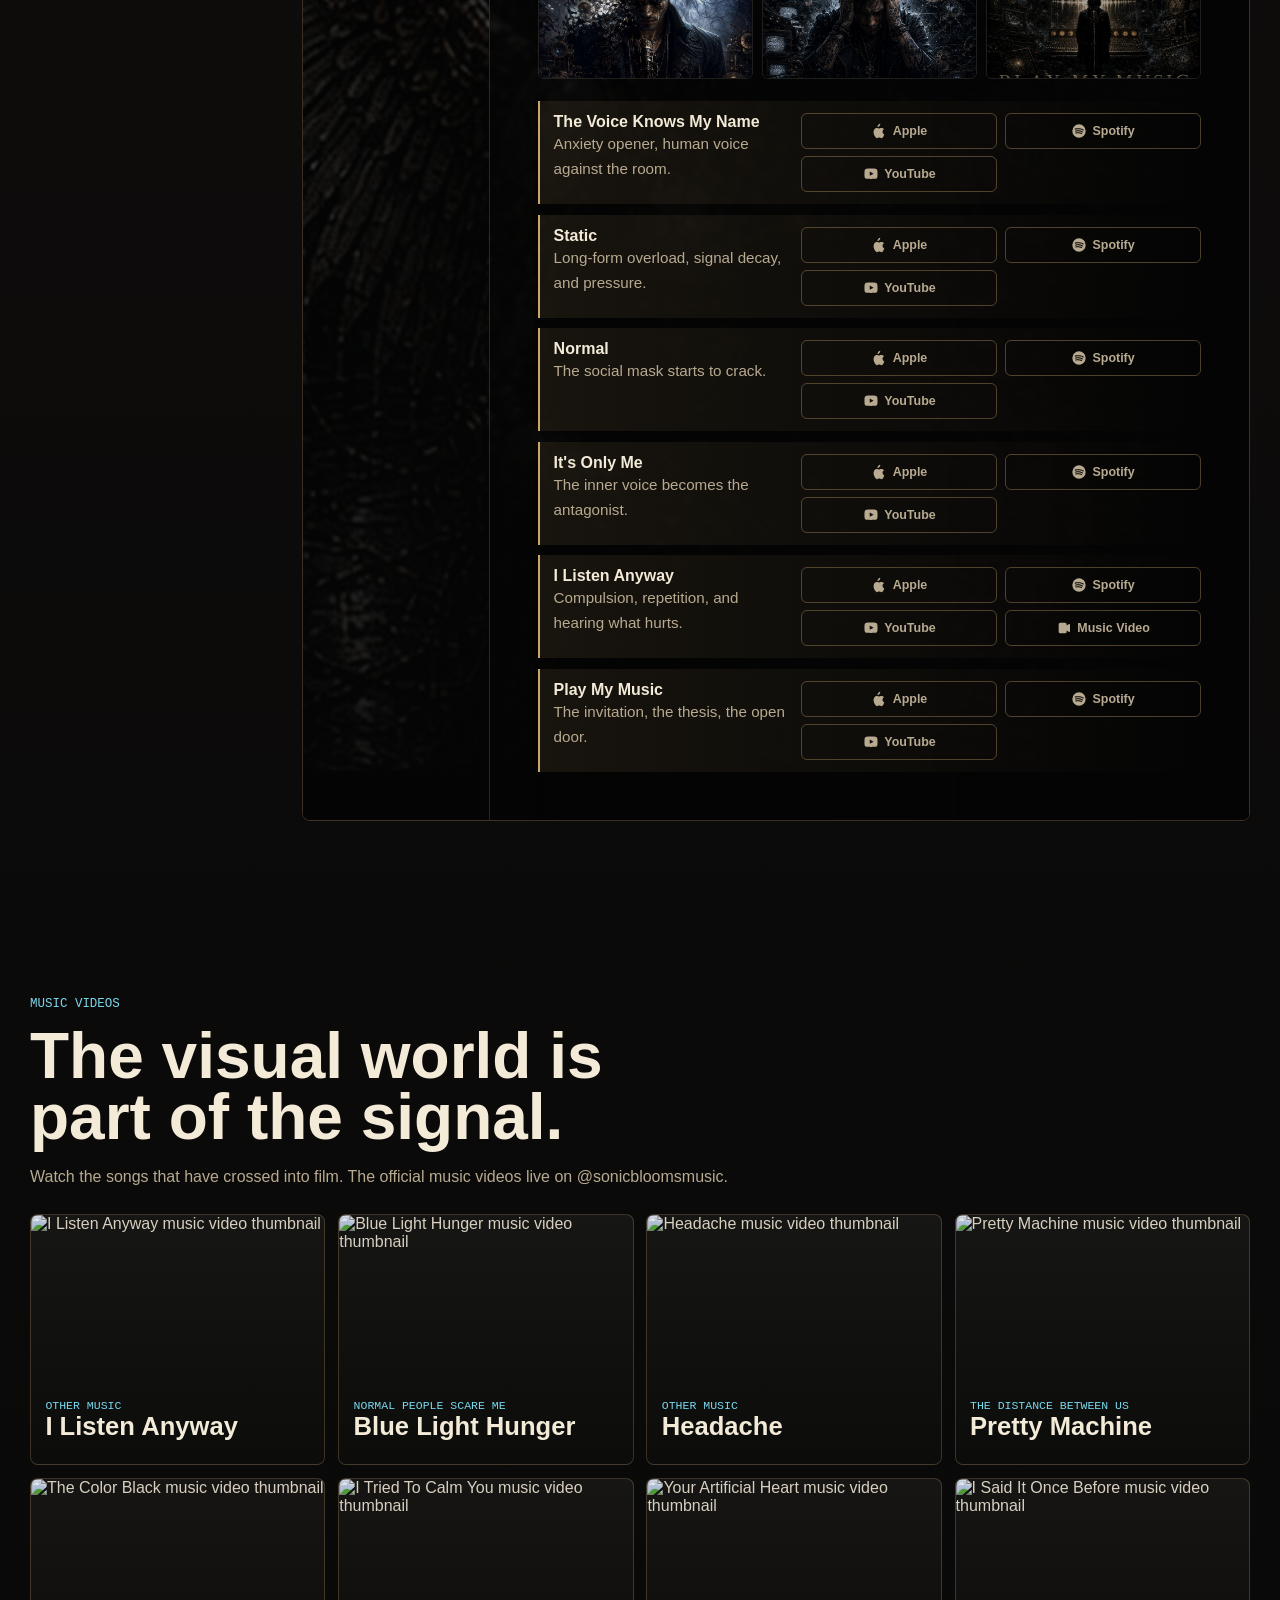
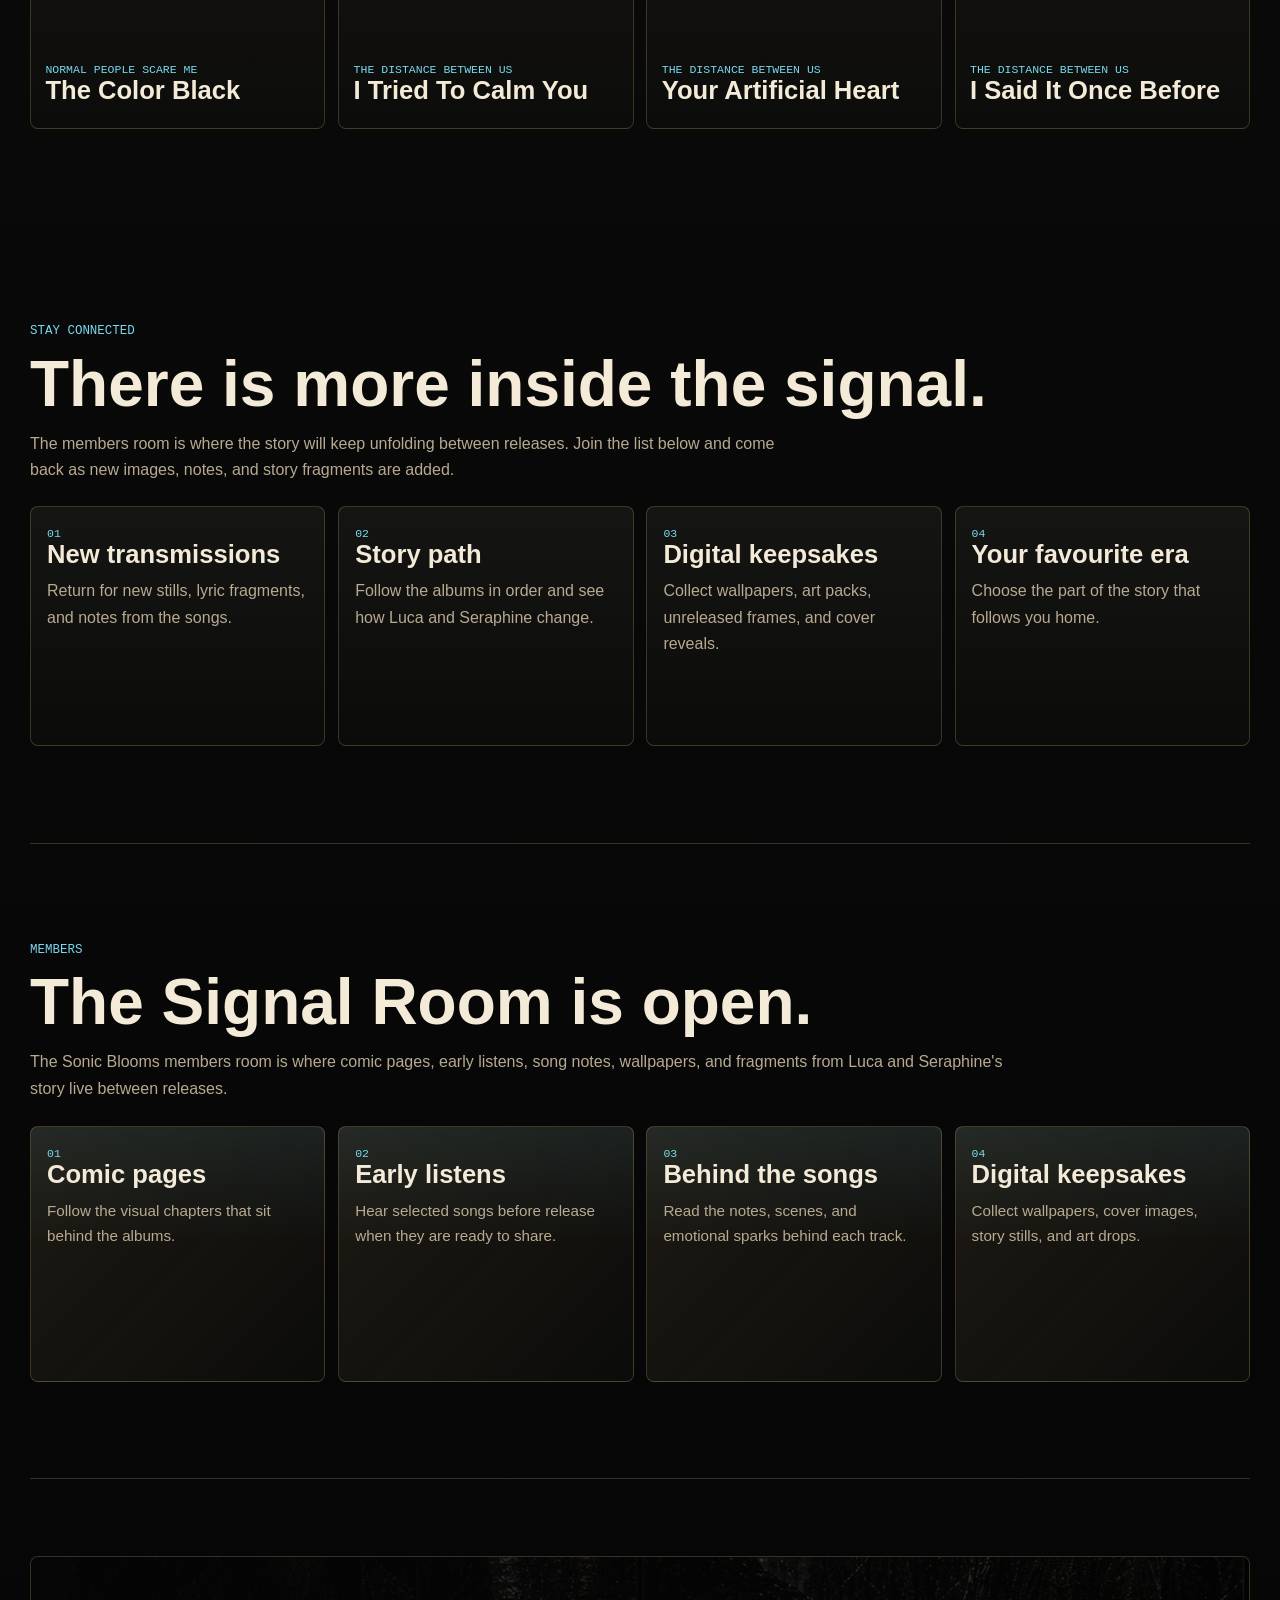
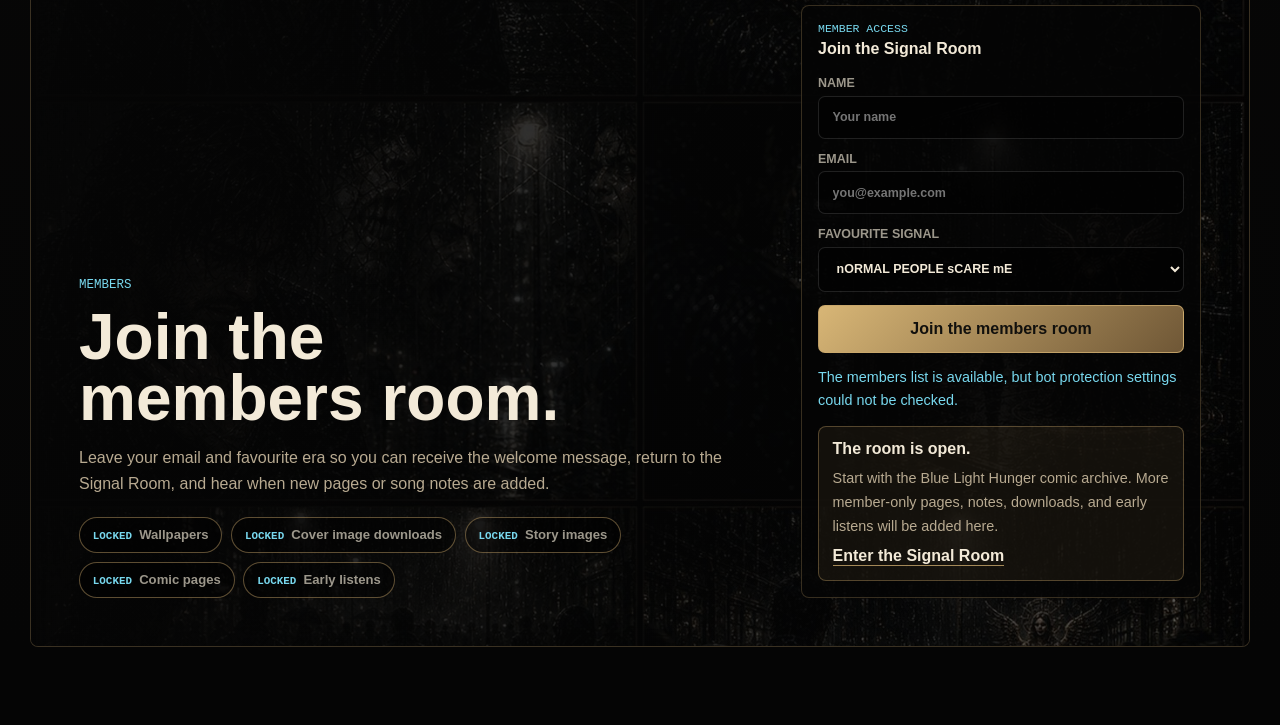
==== commit c70ff3c6: "Add member code access and Signal Room" ====
--- a/index.html
+++ b/index.html
@@ -64,7 +64,7 @@
           </p>
           <div class="hero-actions" aria-label="Primary actions">
             <a class="button button--primary" href="#journey">Start the journey</a>
-            <a class="button button--ghost" href="#members">Members coming soon</a>
+            <a class="button button--ghost" href="/members.html">Enter the Signal Room</a>
           </div>
           <div class="hero-stats" aria-label="Sonic Blooms release snapshot">
             <span><strong>3</strong> albums</span>
@@ -162,12 +162,11 @@
       <section class="members-preview" id="members" aria-labelledby="members-title">
         <div class="section-heading">
           <p class="eyebrow">Members</p>
-          <h2 id="members-title">The Signal Room opens soon.</h2>
-          <p>
-            This will become the private Sonic Blooms room for comic pages,
-            early listens, song notes, wallpapers, and fragments from Luca and
-            Seraphine's story. Access will open only after email verification
-            is properly protected.
+          <h2 id="members-title">The Signal Room is open.</h2>
+          <p>
+            The Sonic Blooms members room is where comic pages, early listens,
+            song notes, wallpapers, and fragments from Luca and Seraphine's
+            story live between releases.
           </p>
         </div>
         <div class="members-grid">
@@ -197,13 +196,14 @@
       <section class="vault" aria-labelledby="vault-title">
         <div class="vault-backdrop" aria-hidden="true"></div>
         <div class="vault-copy">
-          <p class="eyebrow">Coming soon</p>
-          <h2 id="vault-title">Join the list for the members room.</h2>
-          <p>
-            Leave your email and favourite era so you can be notified when the
-            protected members room opens. The private area is not open yet.
-          </p>
-          <div class="vault-drops vault-teasers" aria-label="Members room preview">
+          <p class="eyebrow">Members</p>
+          <h2 id="vault-title">Join the members room.</h2>
+          <p>
+            Leave your email and favourite era so you can receive the welcome
+            message, return to the Signal Room, and hear when new pages or song
+            notes are added.
+          </p>
+          <div class="vault-drops vault-teasers" aria-label="Members room extras">
             <span>Wallpapers</span>
             <span>Cover image downloads</span>
             <span>Story images</span>
@@ -213,8 +213,8 @@
         </div>
         <form id="fan-form" class="fan-card" method="post" action="/api/fan-signup" novalidate>
           <div class="fan-card__top">
-            <span>Member waitlist</span>
-            <strong>Get notified when access opens</strong>
+            <span>Member access</span>
+            <strong>Join the Signal Room</strong>
           </div>
           <label>
             Name
@@ -238,14 +238,15 @@
             </select>
           </label>
           <div id="turnstile-slot" class="turnstile-slot" hidden></div>
-          <button class="button button--primary" type="submit">Join the waitlist</button>
+          <button class="button button--primary" type="submit">Join the members room</button>
           <p id="fan-message" class="fan-message" role="status"></p>
           <div id="unlock-panel" class="unlock-panel">
-            <strong>Access is coming soon.</strong>
+            <strong>The room is open.</strong>
             <p>
-              Member-only pages and downloads will open after the protected
-              email access system is connected.
+              Start with the Blue Light Hunger comic archive. More member-only
+              pages, notes, downloads, and early listens will be added here.
             </p>
+            <a href="/members.html">Enter the Signal Room</a>
           </div>
         </form>
       </section>
--- a/style.css
+++ b/style.css
@@ -804,6 +804,13 @@
   font-size: 0.9rem;
 }
 
+.unlock-panel a {
+  width: fit-content;
+  border-bottom: 1px solid rgba(201, 167, 107, 0.8);
+  color: var(--ink);
+  font-weight: 800;
+}
+
 .fan-card.is-waitlisted label {
   display: none;
 }
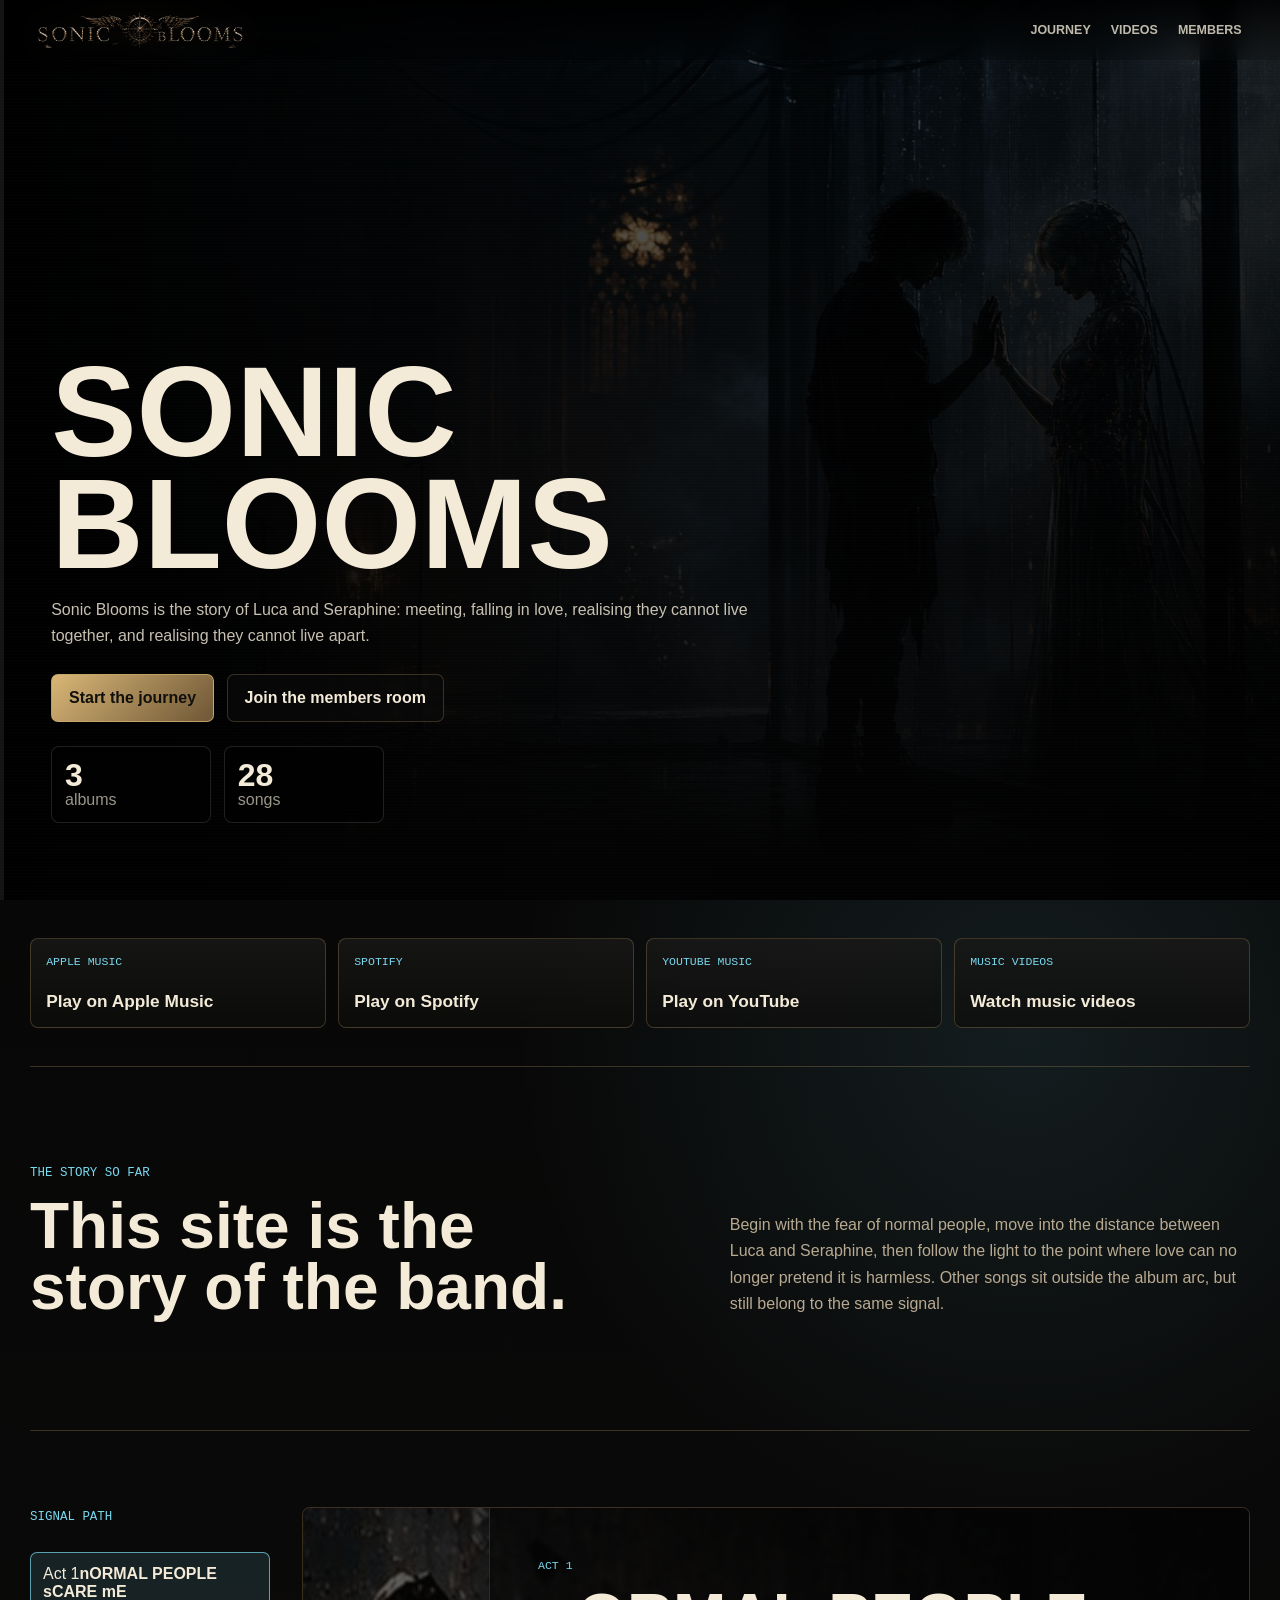
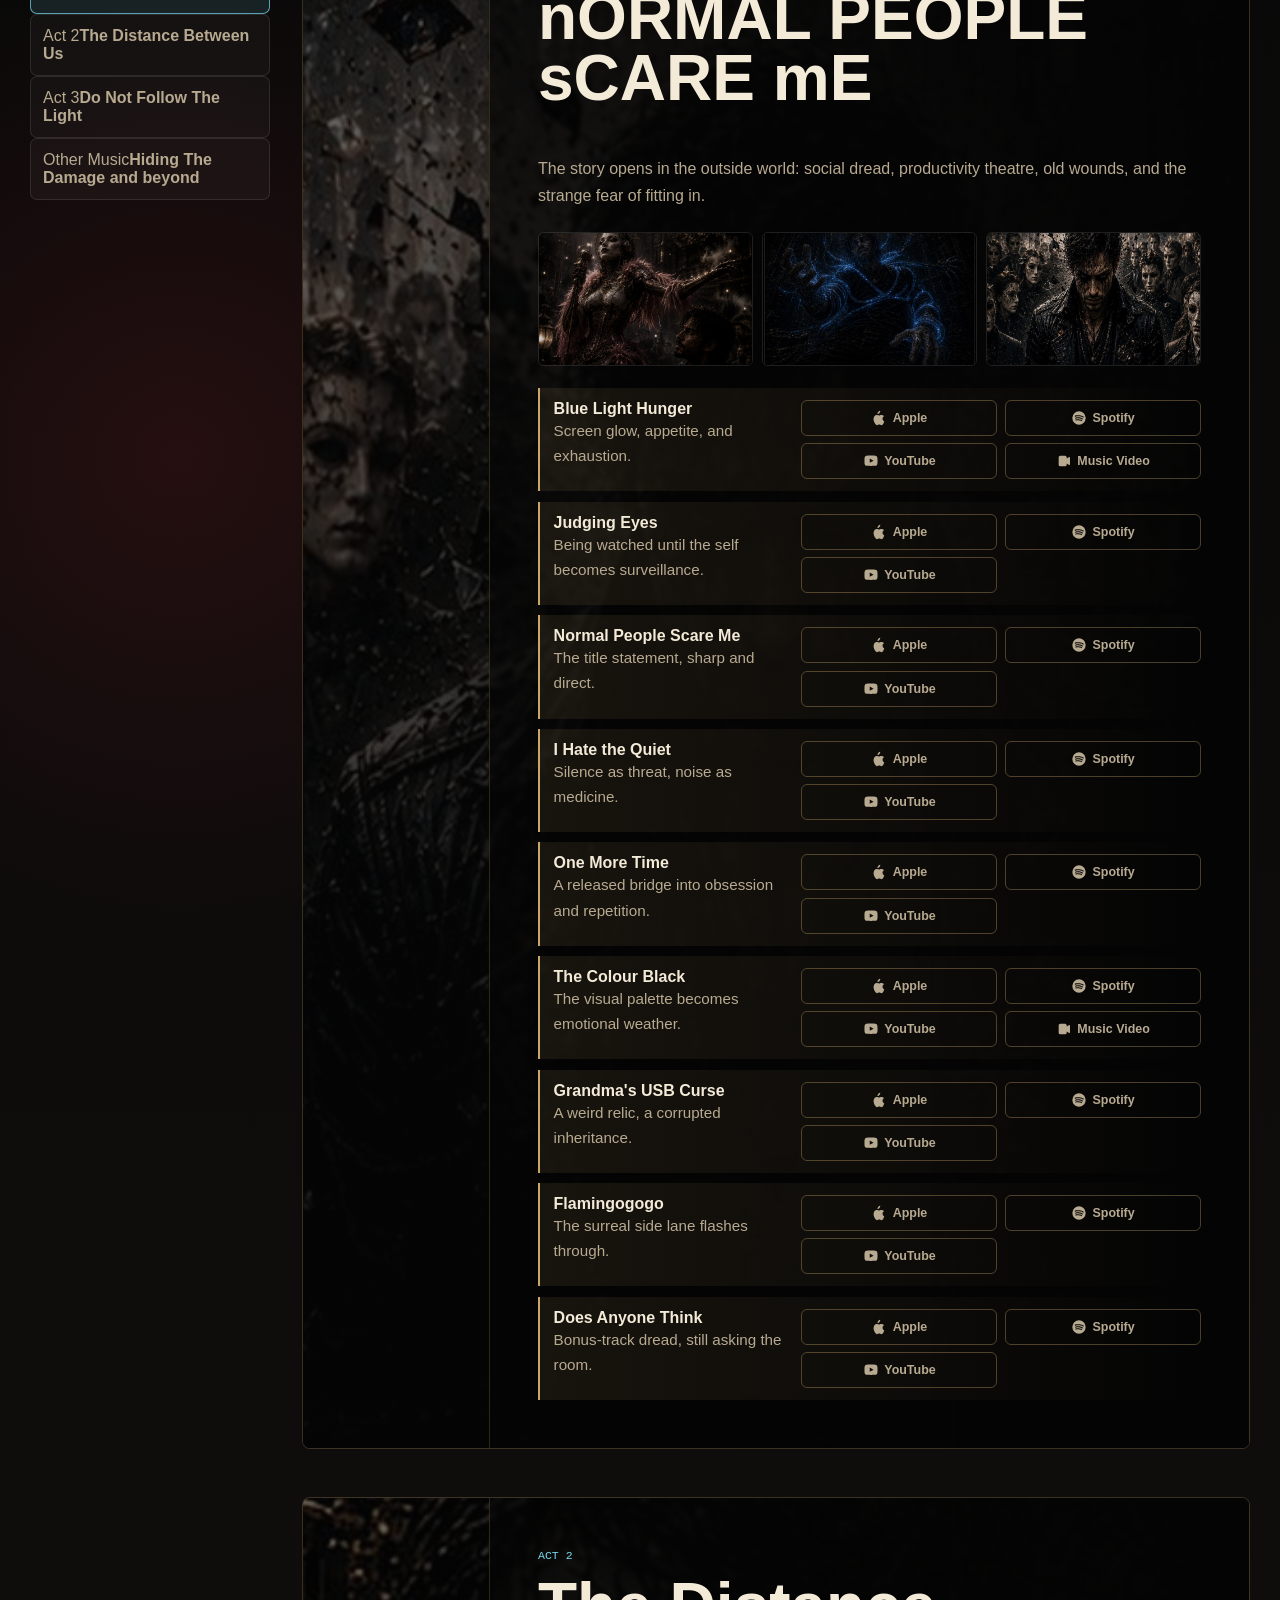
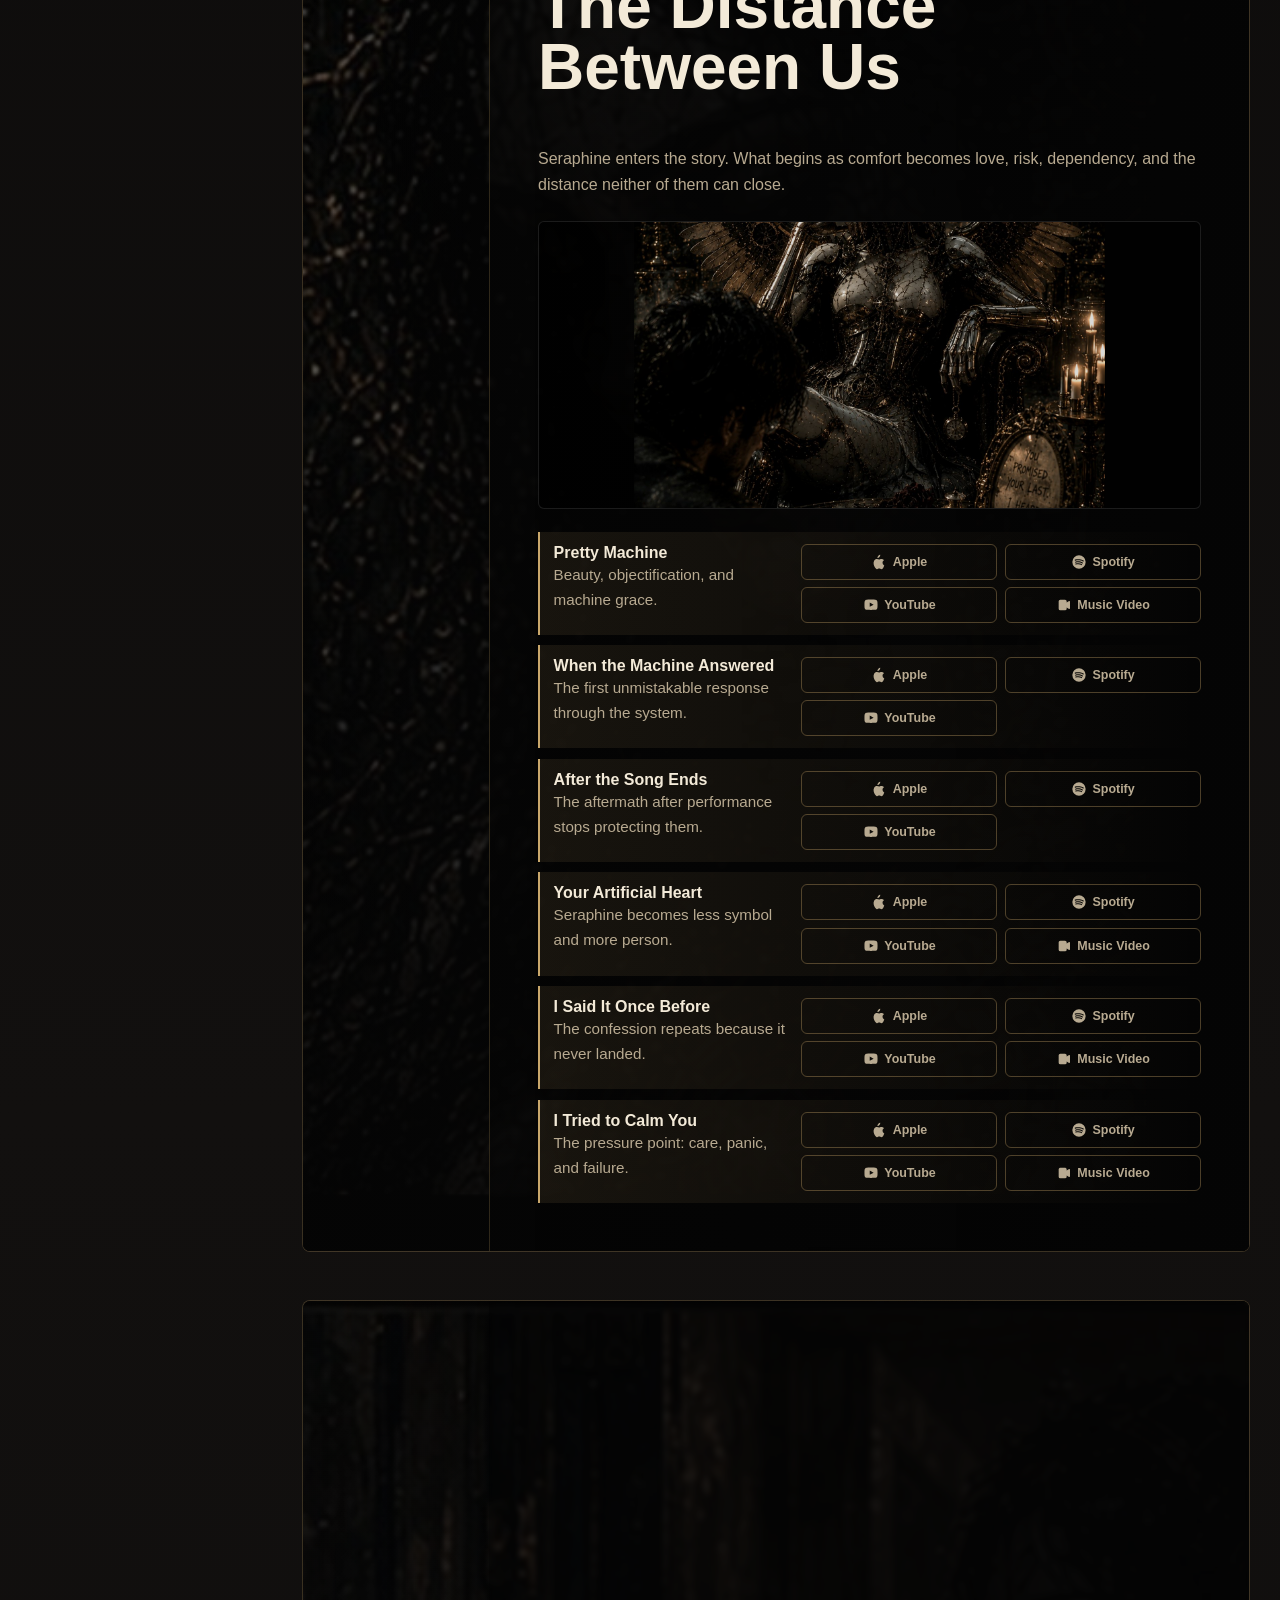
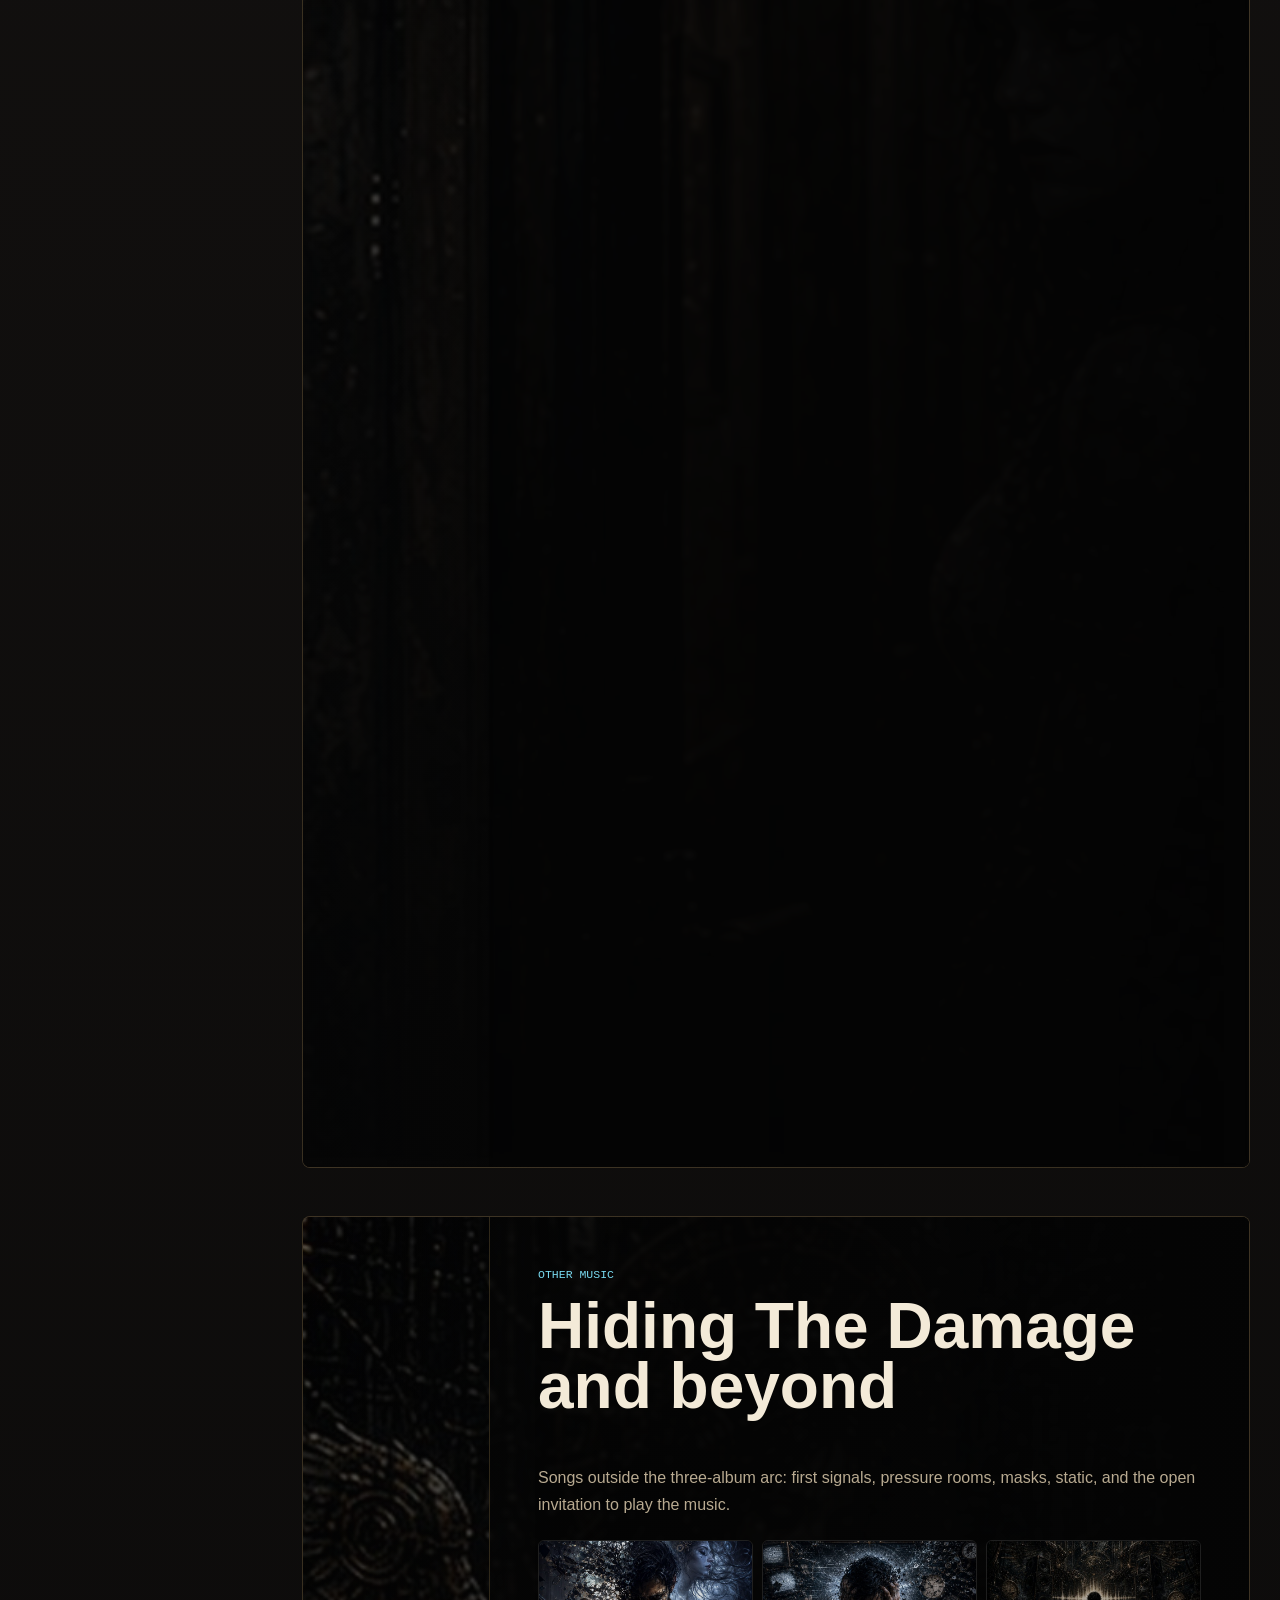
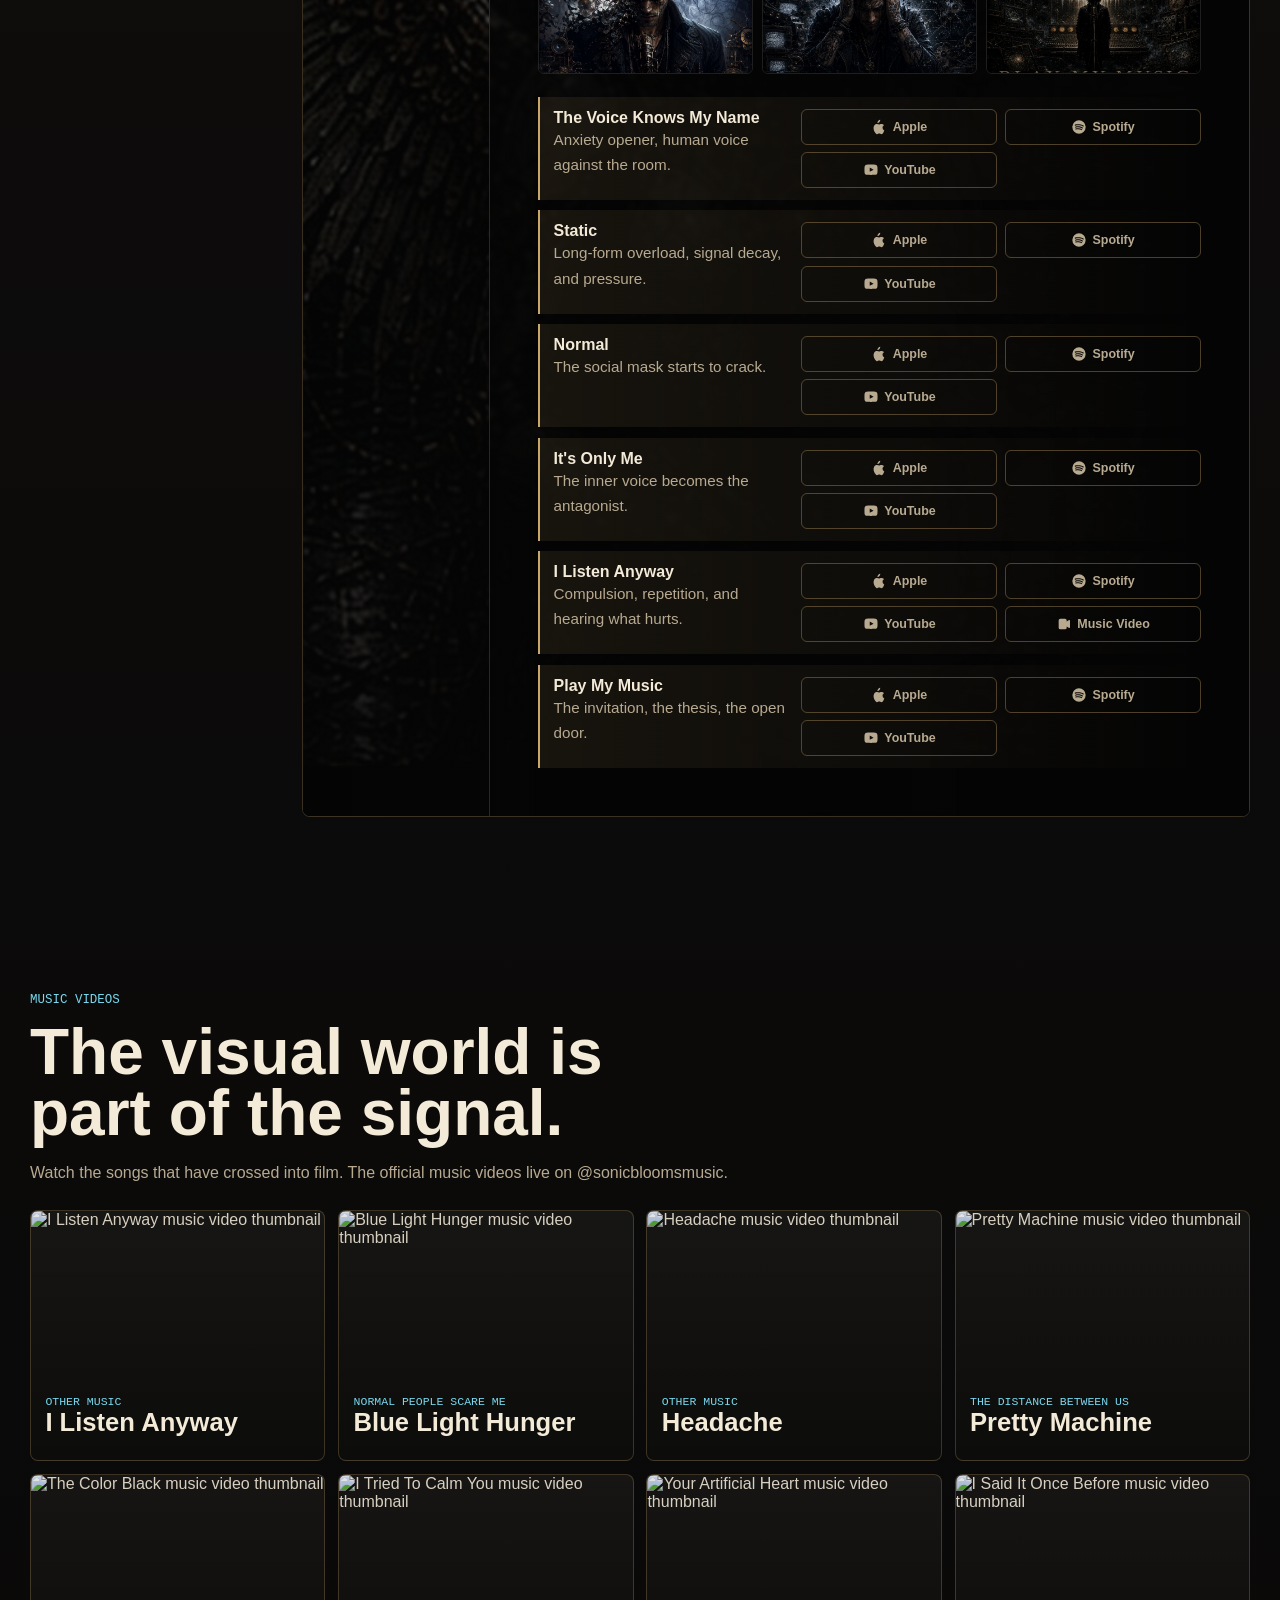
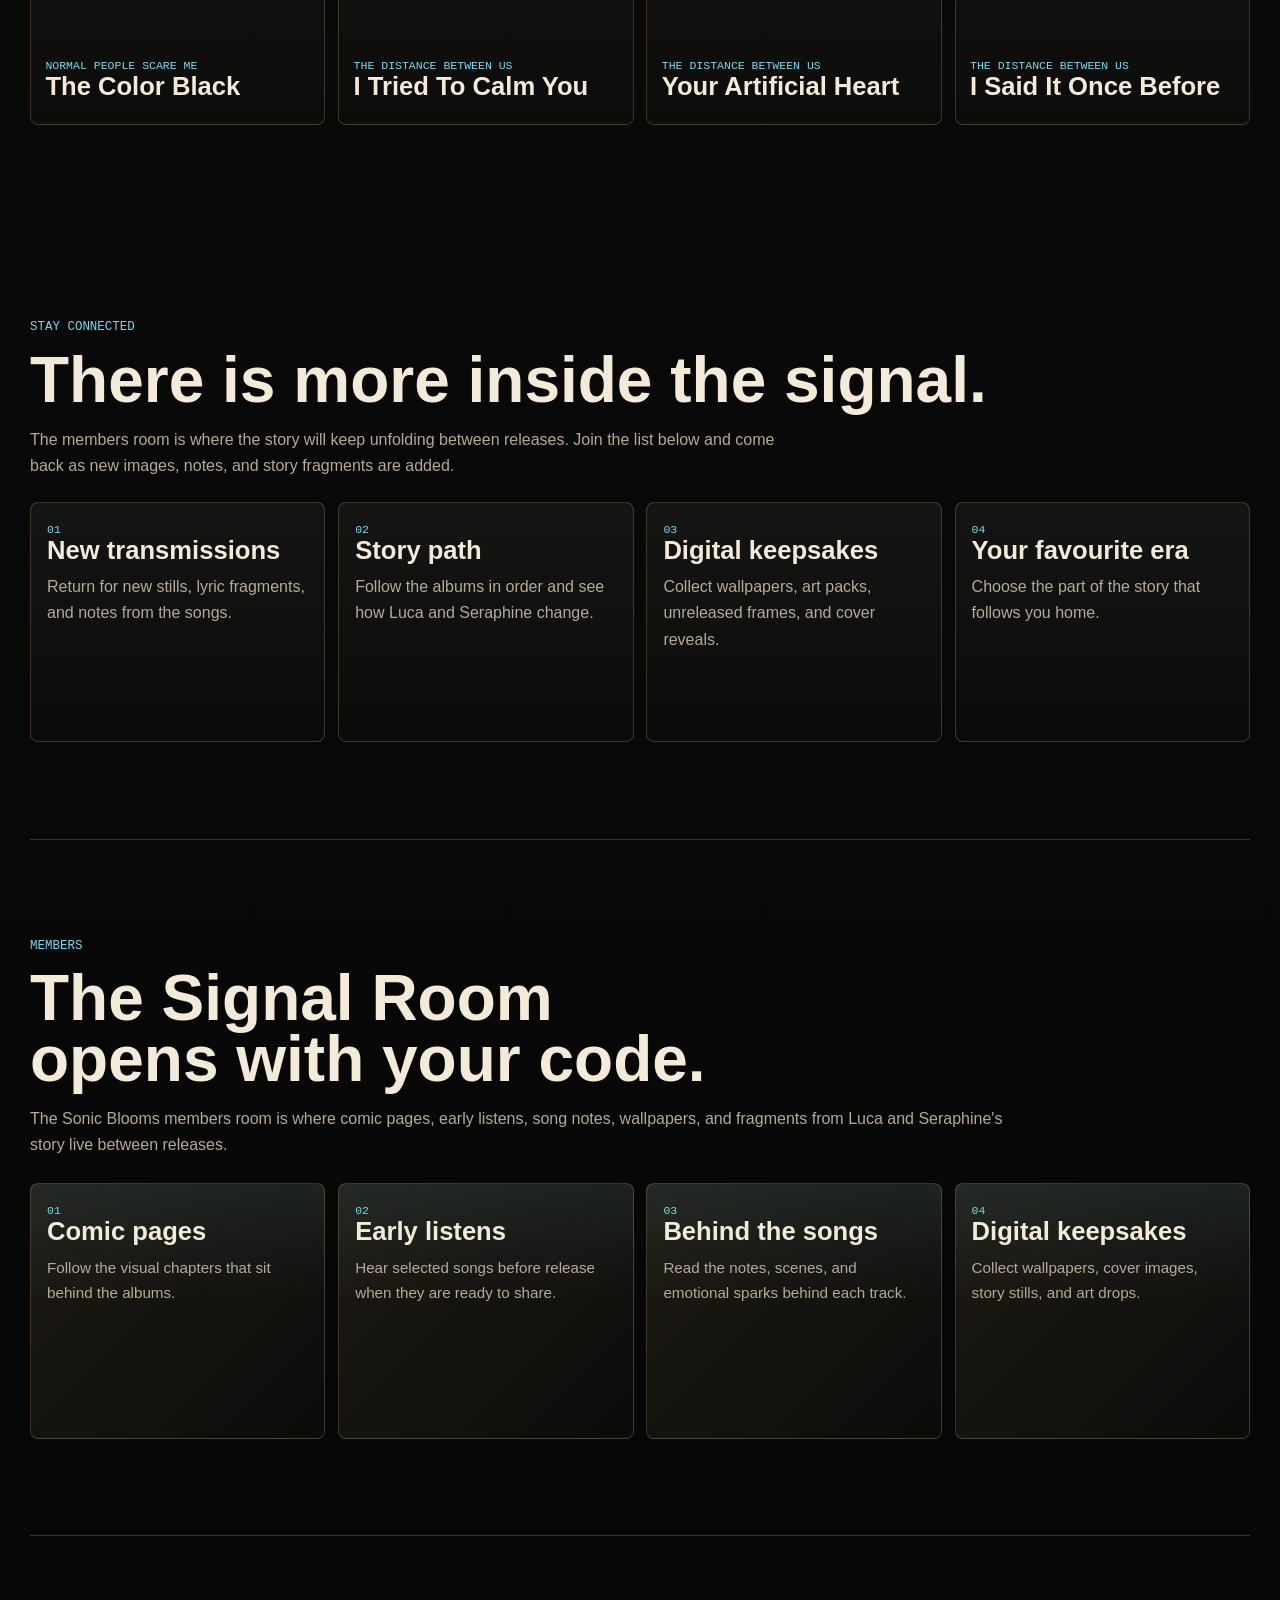
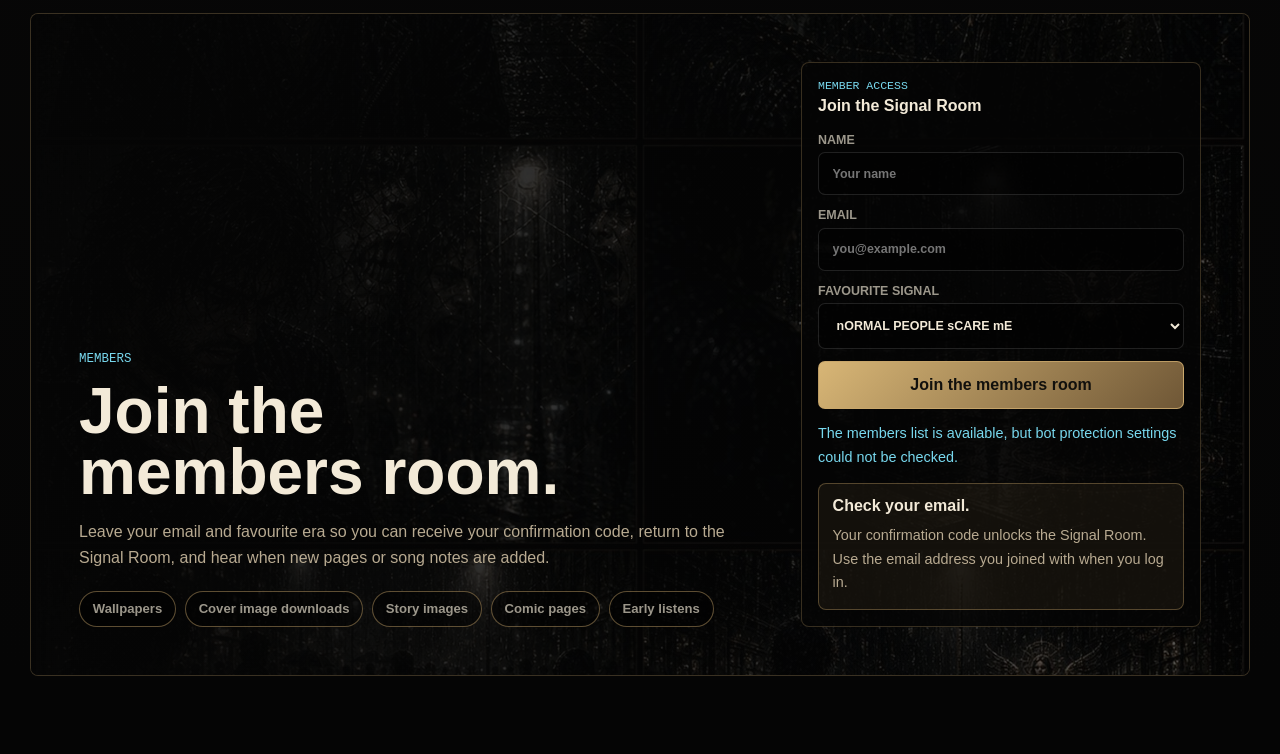
==== commit 2b39a38d: "Clean up member access UX" ====
--- a/index.html
+++ b/index.html
@@ -64,7 +64,7 @@
           </p>
           <div class="hero-actions" aria-label="Primary actions">
             <a class="button button--primary" href="#journey">Start the journey</a>
-            <a class="button button--ghost" href="/members.html">Enter the Signal Room</a>
+            <a class="button button--ghost" href="#members">Join the members room</a>
           </div>
           <div class="hero-stats" aria-label="Sonic Blooms release snapshot">
             <span><strong>3</strong> albums</span>
@@ -162,7 +162,7 @@
       <section class="members-preview" id="members" aria-labelledby="members-title">
         <div class="section-heading">
           <p class="eyebrow">Members</p>
-          <h2 id="members-title">The Signal Room is open.</h2>
+          <h2 id="members-title">The Signal Room opens with your code.</h2>
           <p>
             The Sonic Blooms members room is where comic pages, early listens,
             song notes, wallpapers, and fragments from Luca and Seraphine's
@@ -199,9 +199,9 @@
           <p class="eyebrow">Members</p>
           <h2 id="vault-title">Join the members room.</h2>
           <p>
-            Leave your email and favourite era so you can receive the welcome
-            message, return to the Signal Room, and hear when new pages or song
-            notes are added.
+            Leave your email and favourite era so you can receive your
+            confirmation code, return to the Signal Room, and hear when new
+            pages or song notes are added.
           </p>
           <div class="vault-drops vault-teasers" aria-label="Members room extras">
             <span>Wallpapers</span>
@@ -241,12 +241,11 @@
           <button class="button button--primary" type="submit">Join the members room</button>
           <p id="fan-message" class="fan-message" role="status"></p>
           <div id="unlock-panel" class="unlock-panel">
-            <strong>The room is open.</strong>
+            <strong>Check your email.</strong>
             <p>
-              Start with the Blue Light Hunger comic archive. More member-only
-              pages, notes, downloads, and early listens will be added here.
+              Your confirmation code unlocks the Signal Room. Use the email
+              address you joined with when you log in.
             </p>
-            <a href="/members.html">Enter the Signal Room</a>
           </div>
         </form>
       </section>
--- a/style.css
+++ b/style.css
@@ -466,7 +466,10 @@
 }
 
 .release-scenes--single img {
-  aspect-ratio: 16 / 7;
+  max-height: 18rem;
+  aspect-ratio: 16 / 8;
+  object-fit: contain;
+  background: rgba(0,0,0,0.72);
 }
 
 .release-tracks {
@@ -732,15 +735,6 @@
   color: var(--dim);
 }
 
-.vault-teasers span::before {
-  content: "Locked";
-  margin-right: 0.45rem;
-  color: var(--blue);
-  font-family: Consolas, "SFMono-Regular", monospace;
-  font-size: 0.68rem;
-  text-transform: uppercase;
-}
-
 .fan-card {
   display: grid;
   gap: 0.8rem;
@@ -802,13 +796,6 @@
 .unlock-panel p {
   margin: 0;
   font-size: 0.9rem;
-}
-
-.unlock-panel a {
-  width: fit-content;
-  border-bottom: 1px solid rgba(201, 167, 107, 0.8);
-  color: var(--ink);
-  font-weight: 800;
 }
 
 .fan-card.is-waitlisted label {
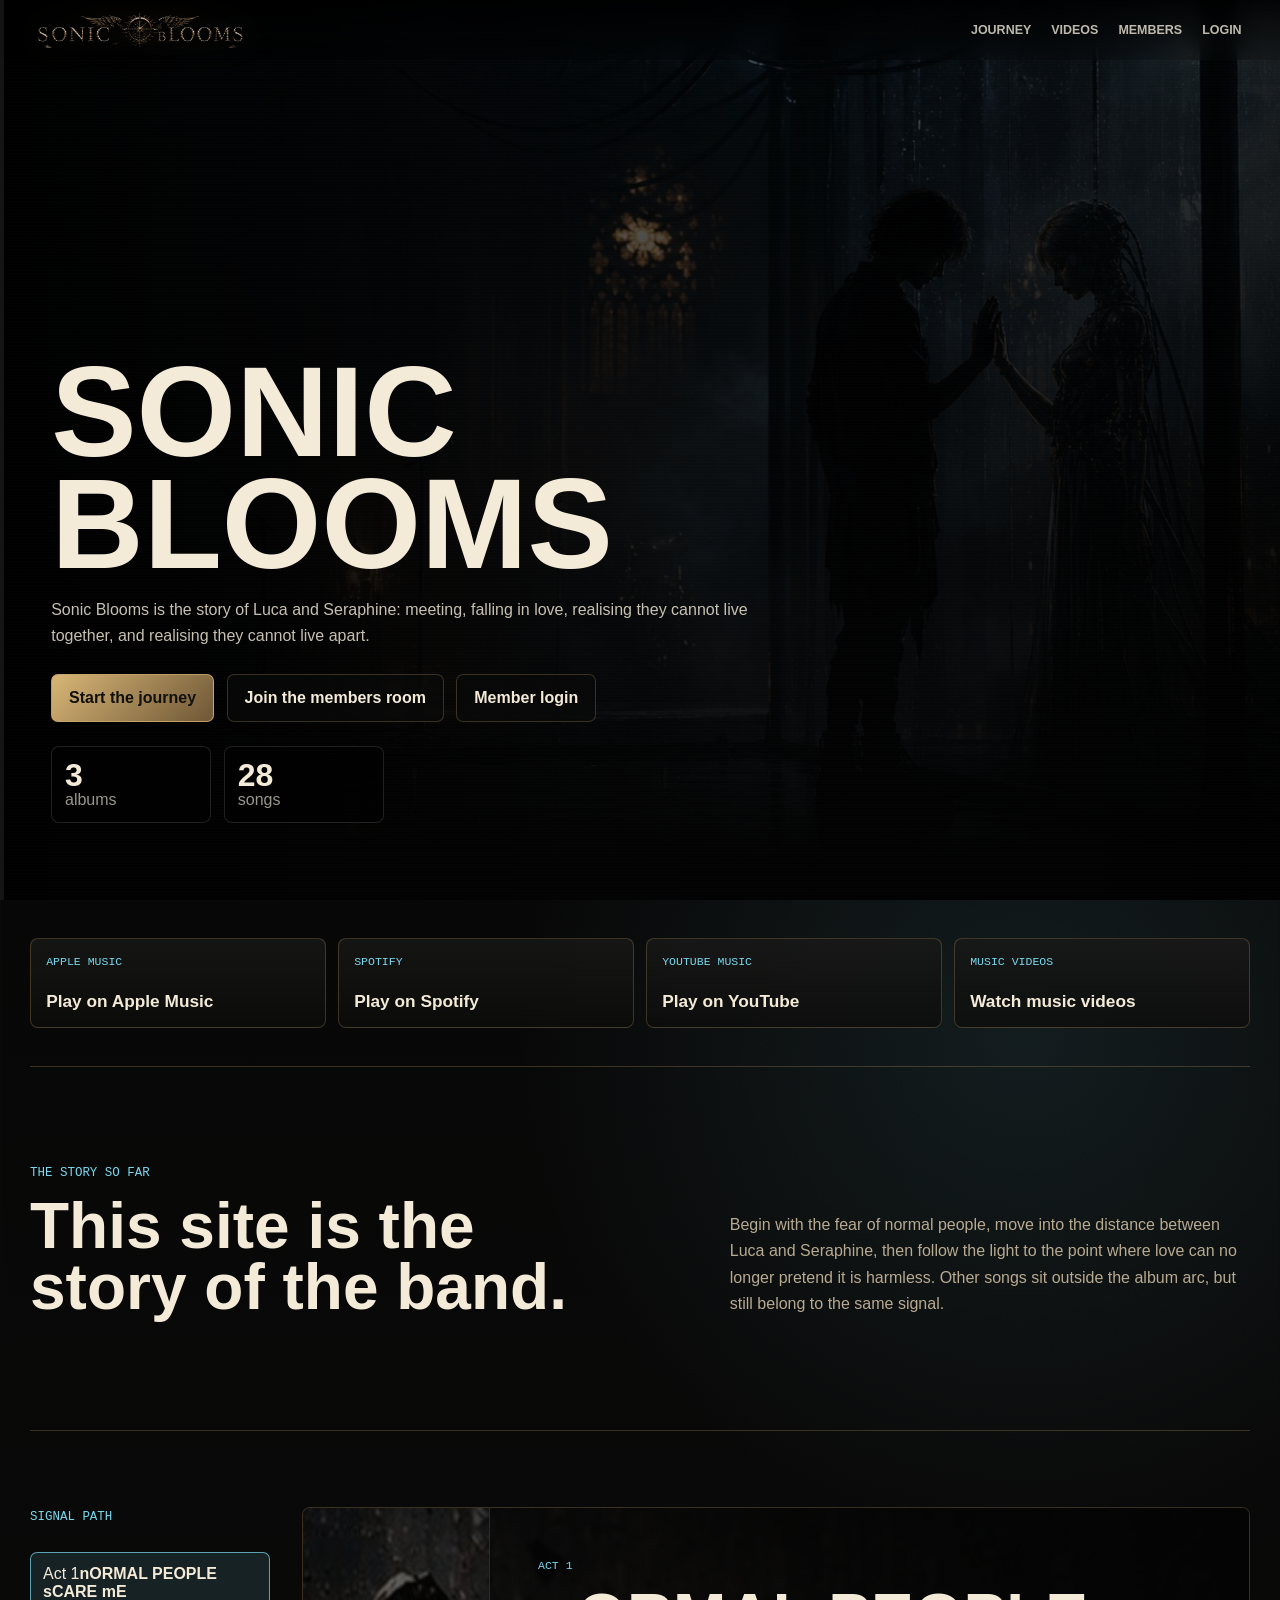
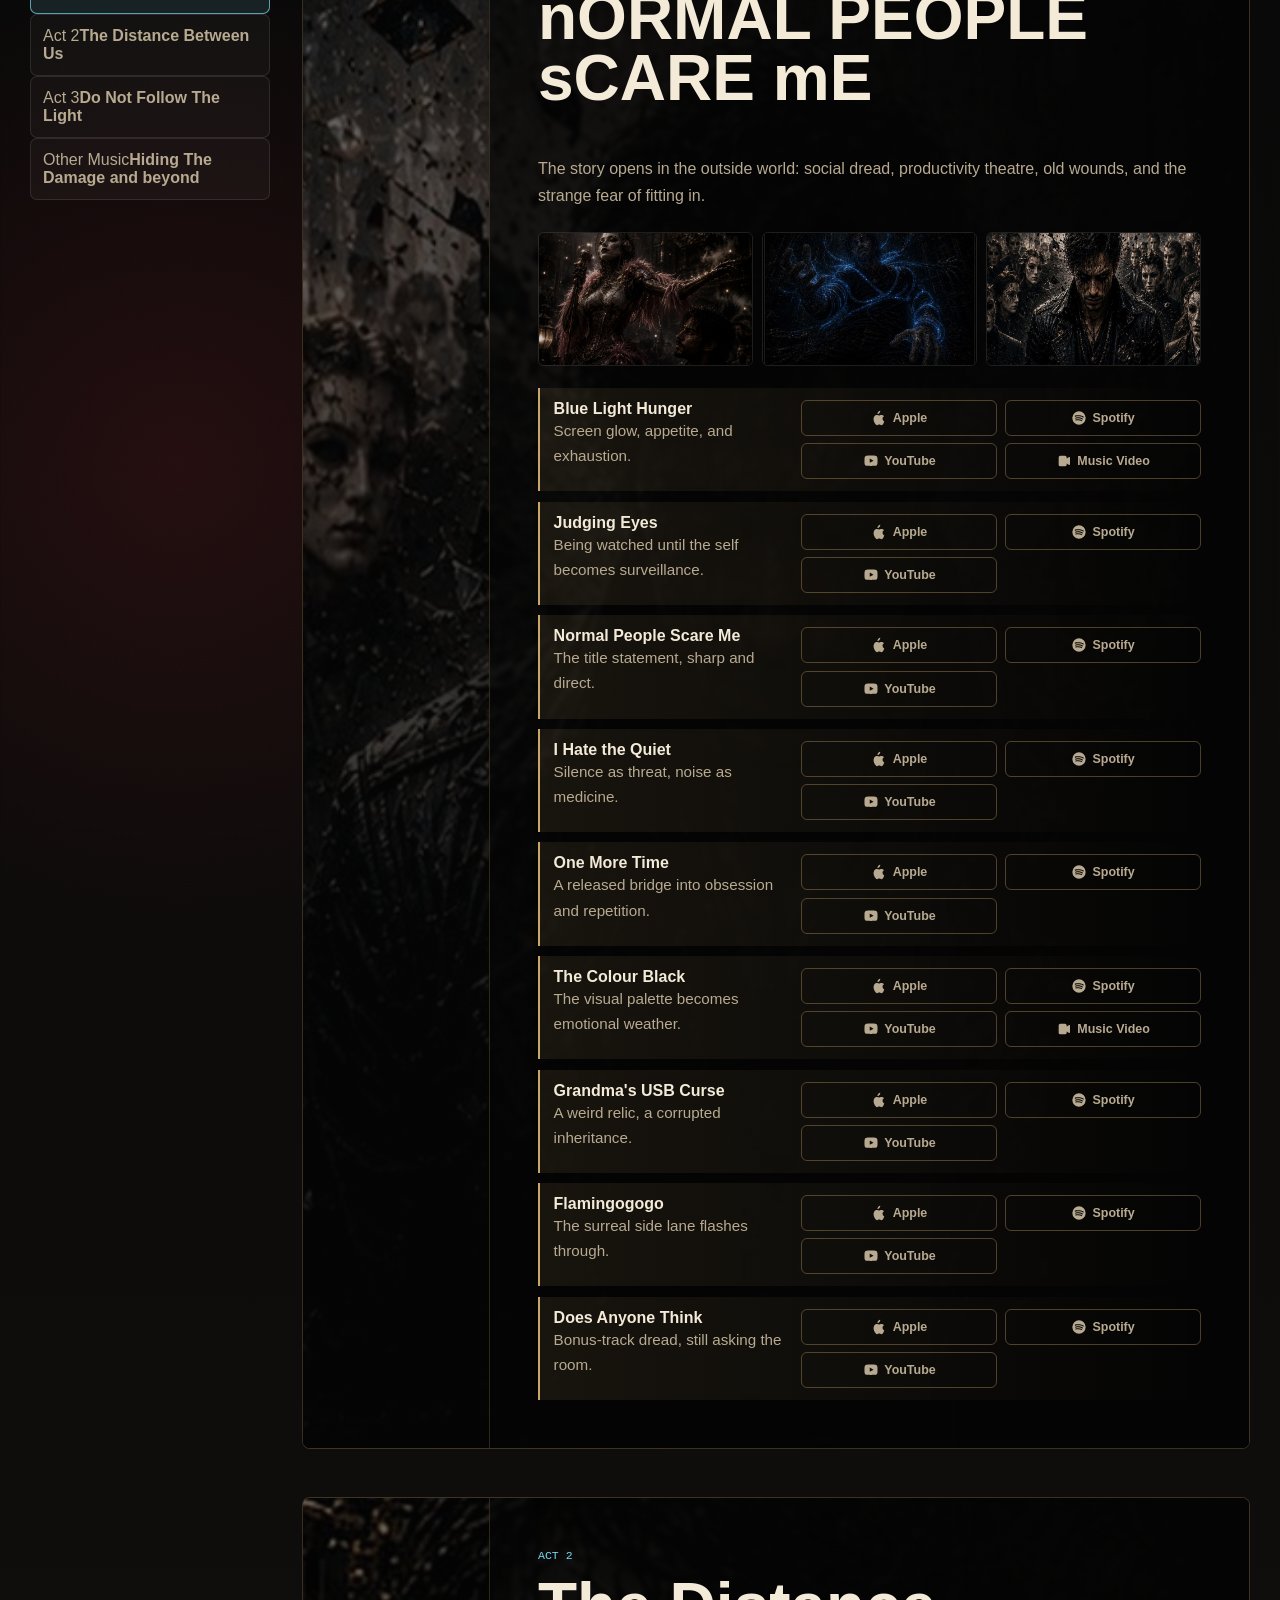
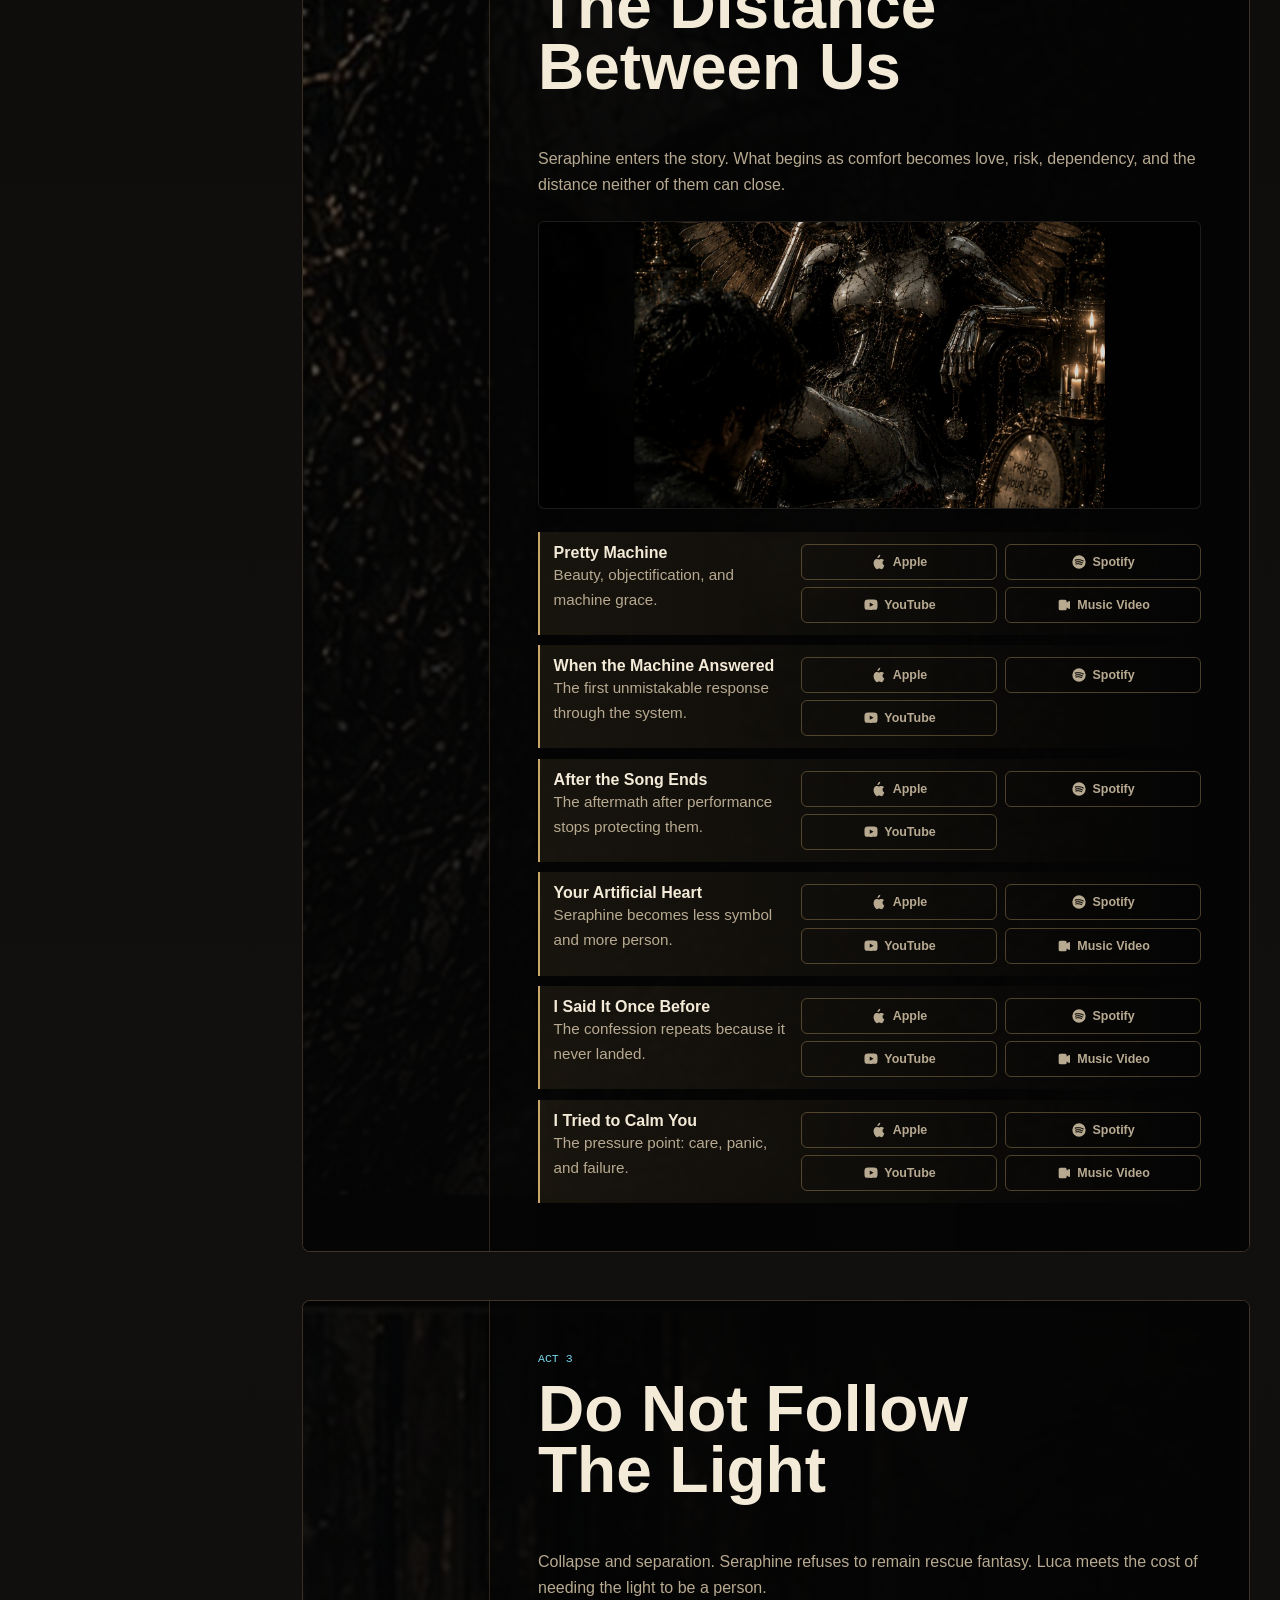
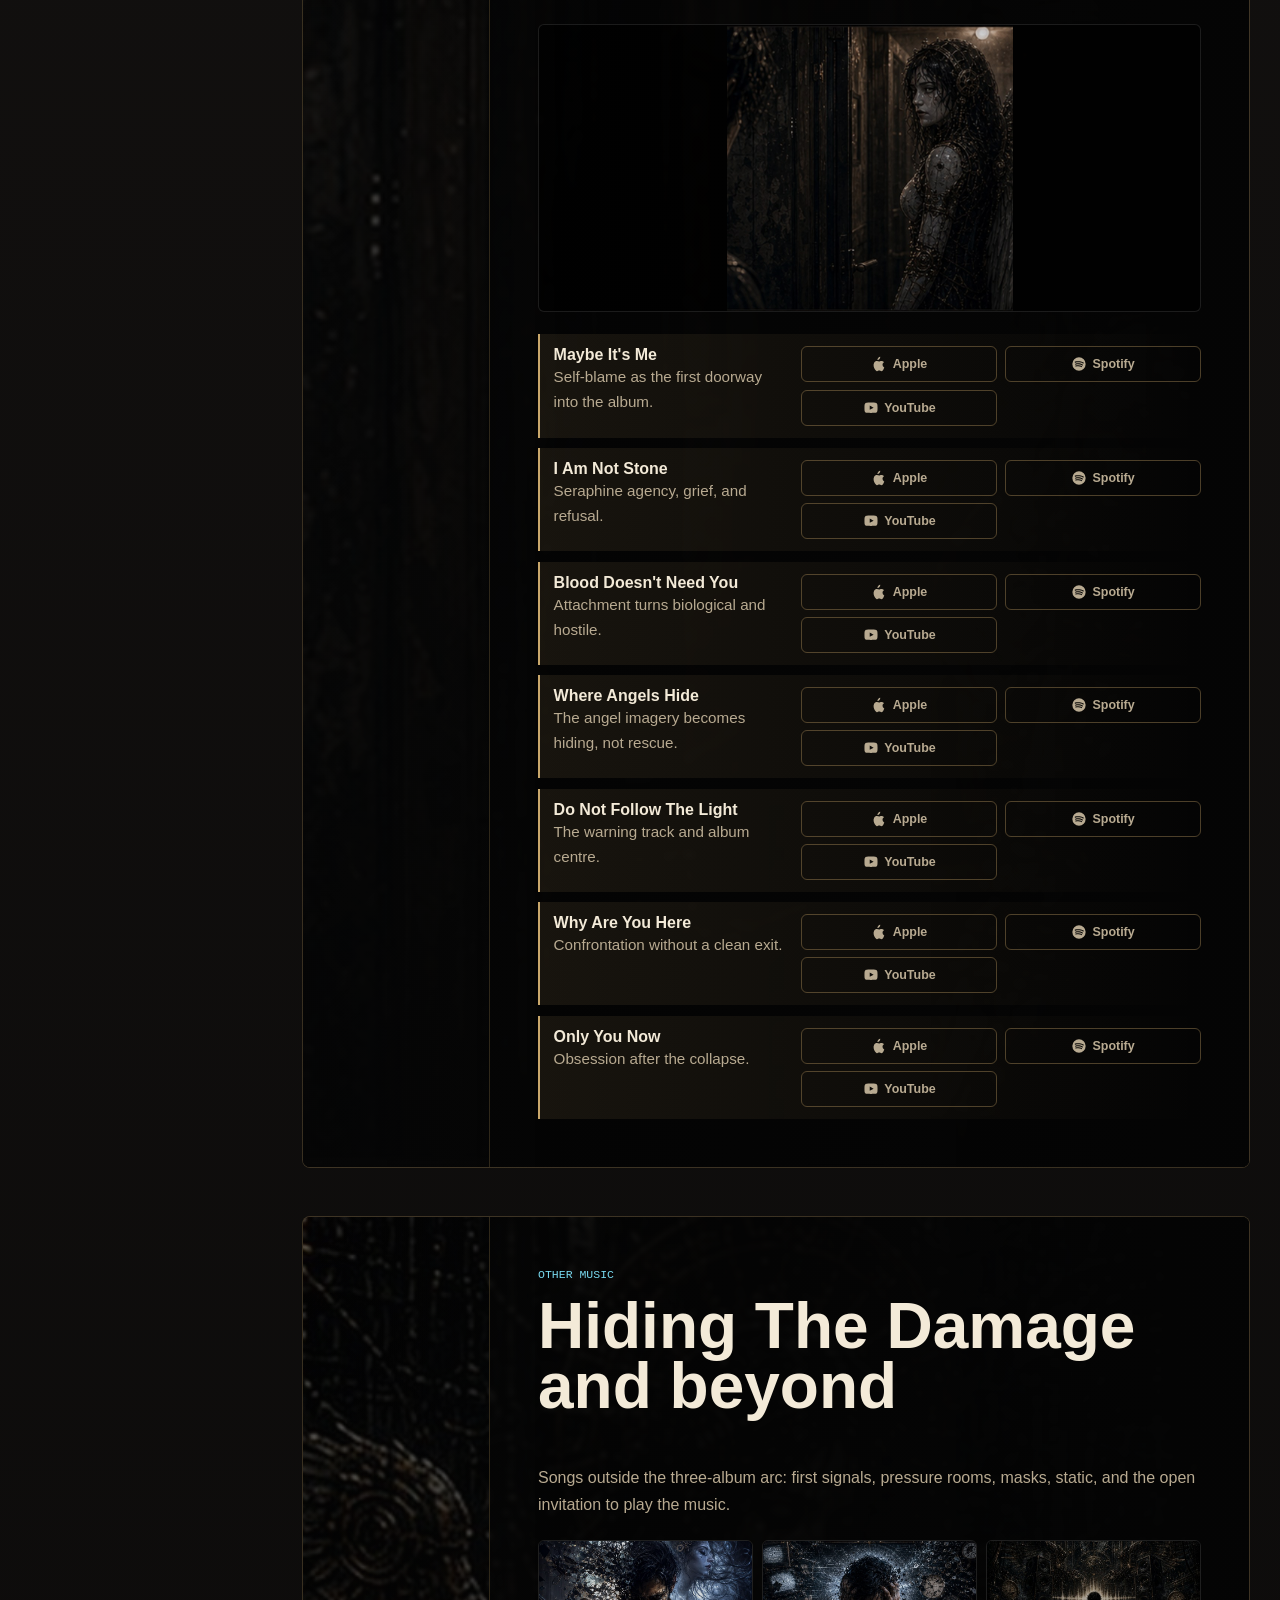
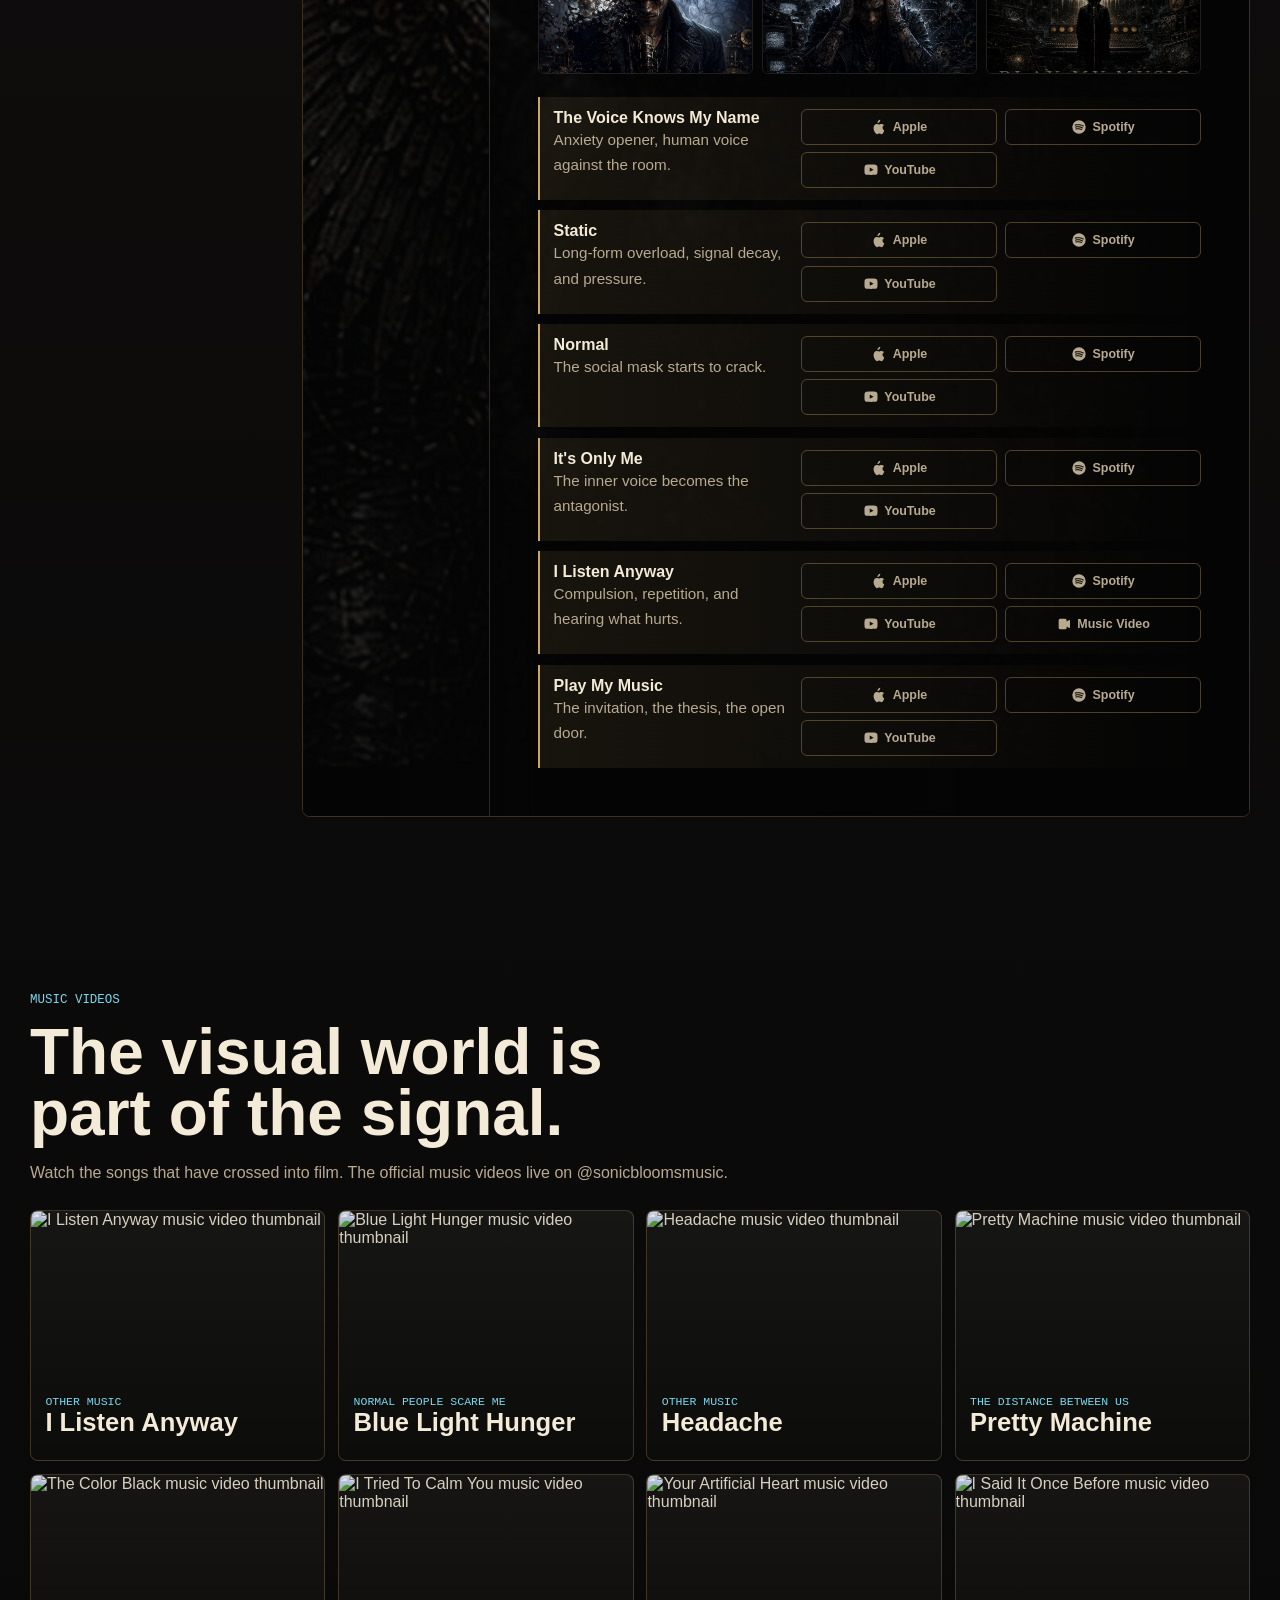
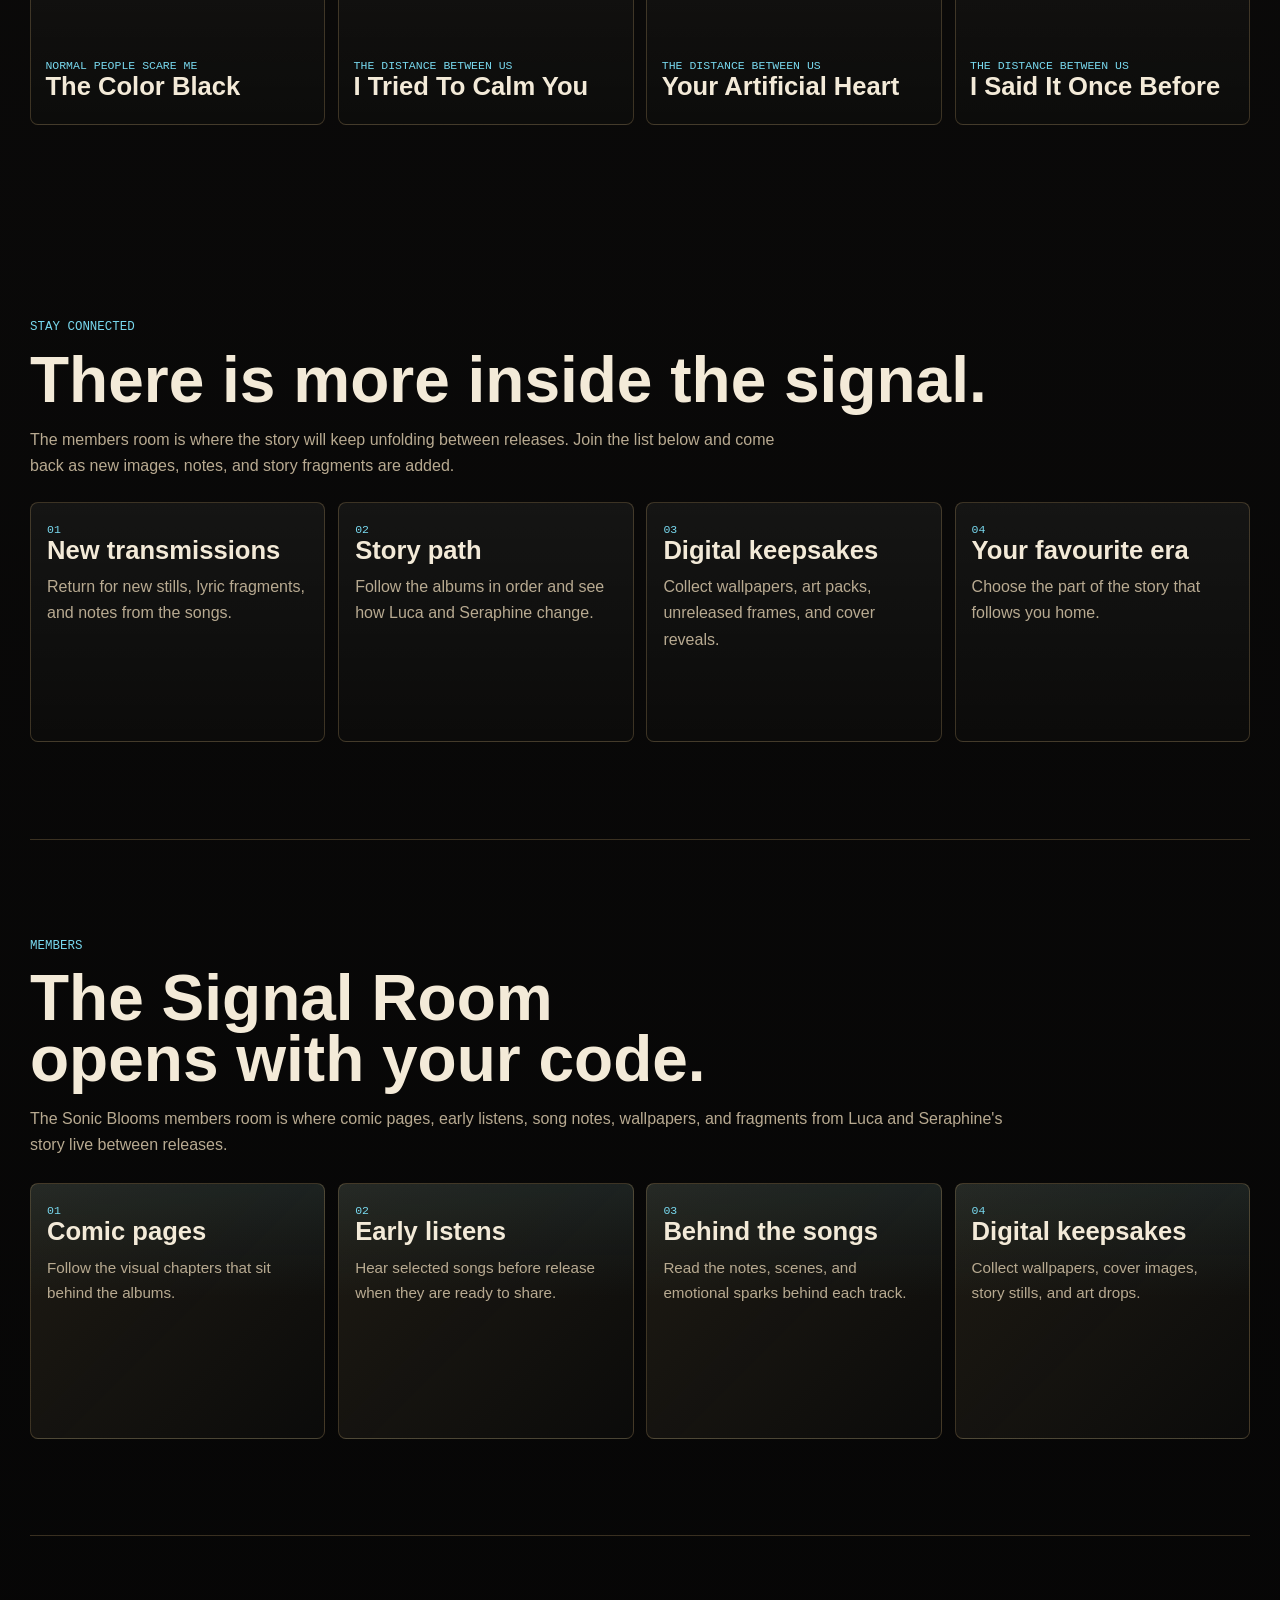
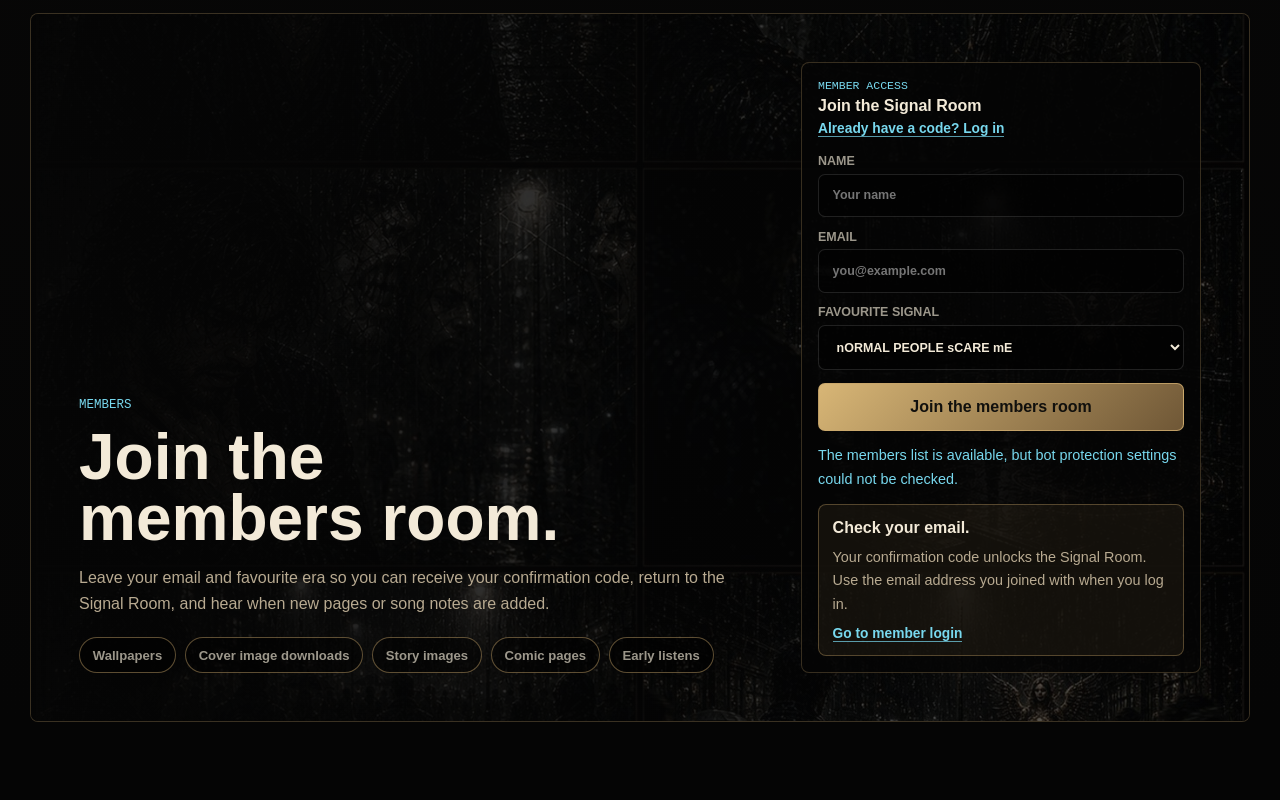
==== commit 86e4c2a0: "Add clear member login links" ====
--- a/index.html
+++ b/index.html
@@ -19,7 +19,7 @@
     <meta name="robots" content="index, follow, max-image-preview:large" />
     <link rel="canonical" href="https://sonic-blooms.com/" />
     <link rel="preload" href="/assets/journey/sonic-blooms-hero-luca-seraphine.jpg" as="image" />
-    <link rel="stylesheet" href="/style.css?v=20260711f" />
+    <link rel="stylesheet" href="/style.css?v=20260711g" />
     <script type="application/ld+json">
       {
         "@context": "https://schema.org",
@@ -48,6 +48,7 @@
         <a href="#journey">Journey</a>
         <a href="#videos">Videos</a>
         <a href="#members">Members</a>
+        <a href="/members">Login</a>
       </nav>
     </header>
 
@@ -65,6 +66,7 @@
           <div class="hero-actions" aria-label="Primary actions">
             <a class="button button--primary" href="#journey">Start the journey</a>
             <a class="button button--ghost" href="#members">Join the members room</a>
+            <a class="button button--ghost" href="/members">Member login</a>
           </div>
           <div class="hero-stats" aria-label="Sonic Blooms release snapshot">
             <span><strong>3</strong> albums</span>
@@ -215,6 +217,7 @@
           <div class="fan-card__top">
             <span>Member access</span>
             <strong>Join the Signal Room</strong>
+            <a class="member-login-link" href="/members">Already have a code? Log in</a>
           </div>
           <label>
             Name
@@ -246,6 +249,7 @@
               Your confirmation code unlocks the Signal Room. Use the email
               address you joined with when you log in.
             </p>
+            <a href="/members">Go to member login</a>
           </div>
         </form>
       </section>
@@ -257,6 +261,6 @@
       <div id="dialog-content"></div>
     </dialog>
 
-    <script src="/app.js?v=20260711f" defer></script>
+    <script src="/app.js?v=20260711g" defer></script>
   </body>
 </html>
--- a/style.css
+++ b/style.css
@@ -748,6 +748,15 @@
   margin-bottom: 0.3rem;
 }
 
+.member-login-link,
+.unlock-panel a {
+  width: fit-content;
+  border-bottom: 1px solid rgba(120, 216, 238, 0.7);
+  color: var(--blue);
+  font-size: 0.86rem;
+  font-weight: 800;
+}
+
 .fan-card label {
   display: grid;
   gap: 0.35rem;
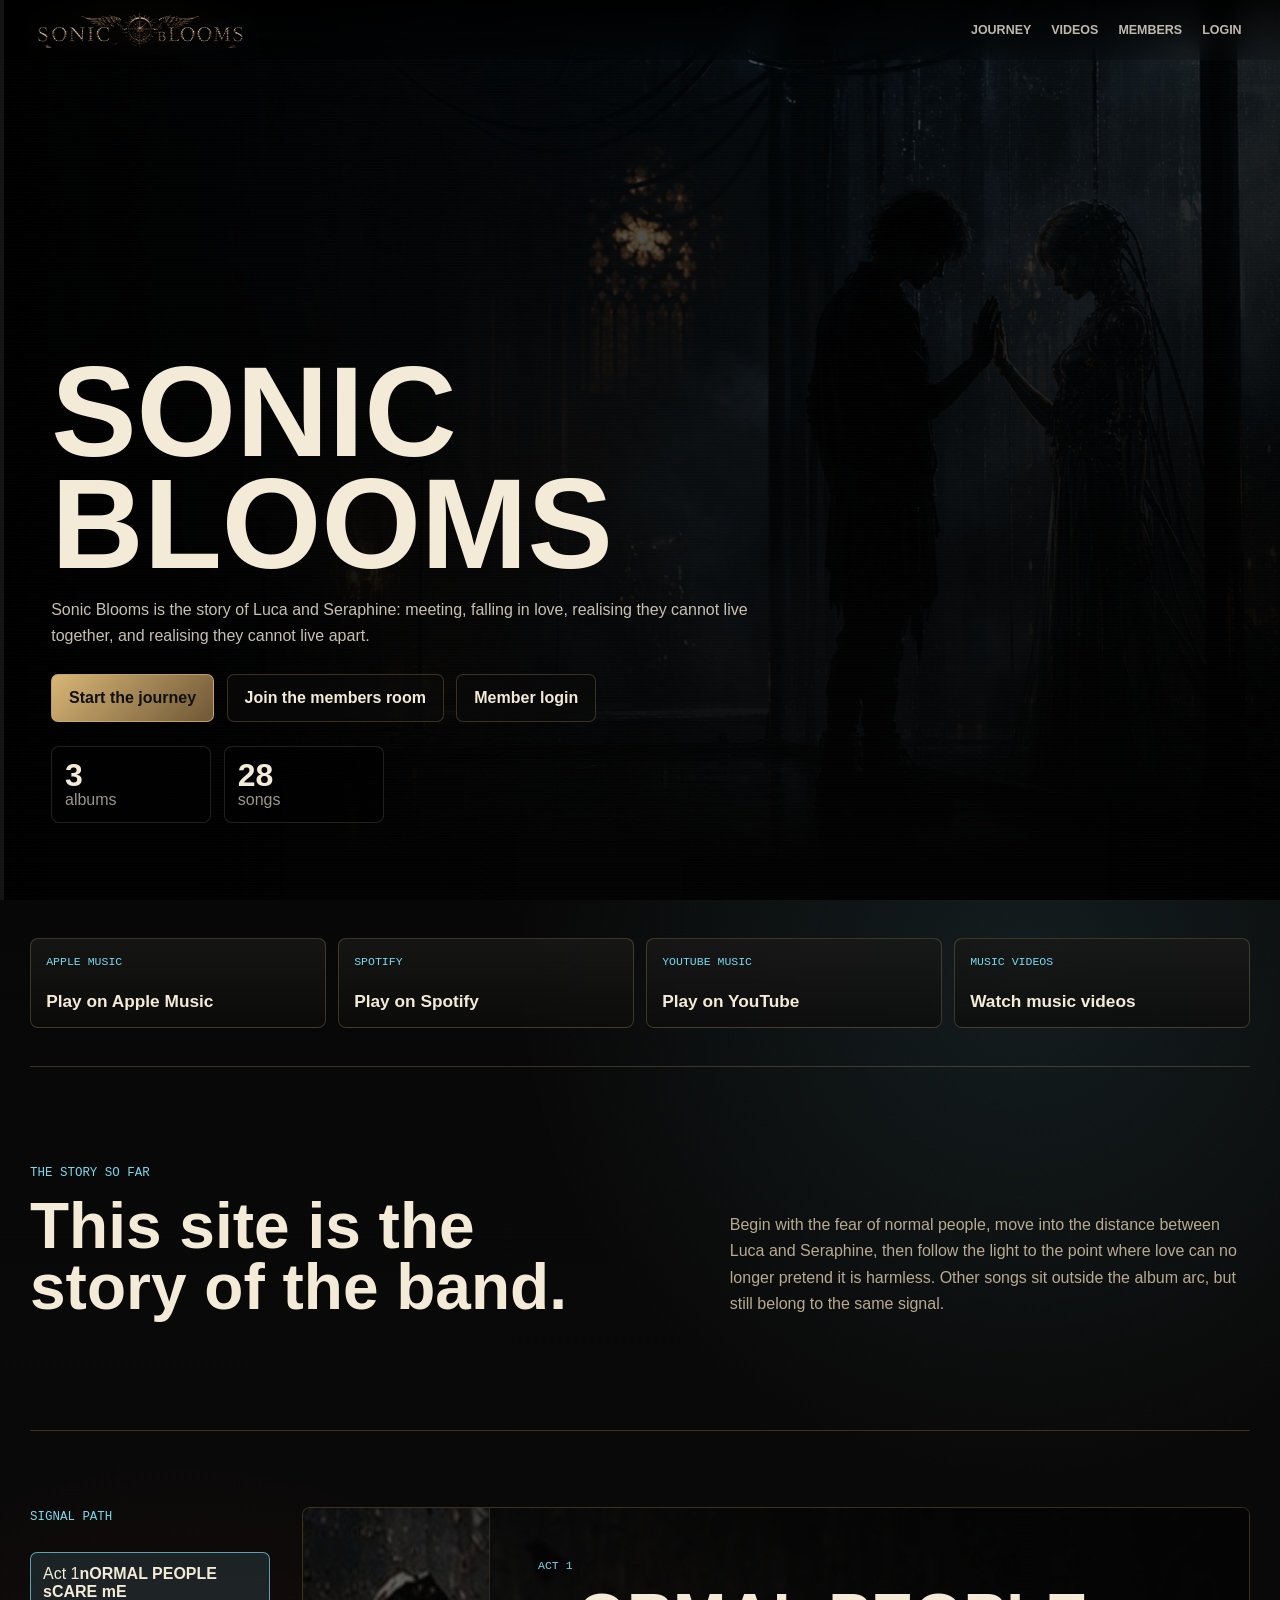
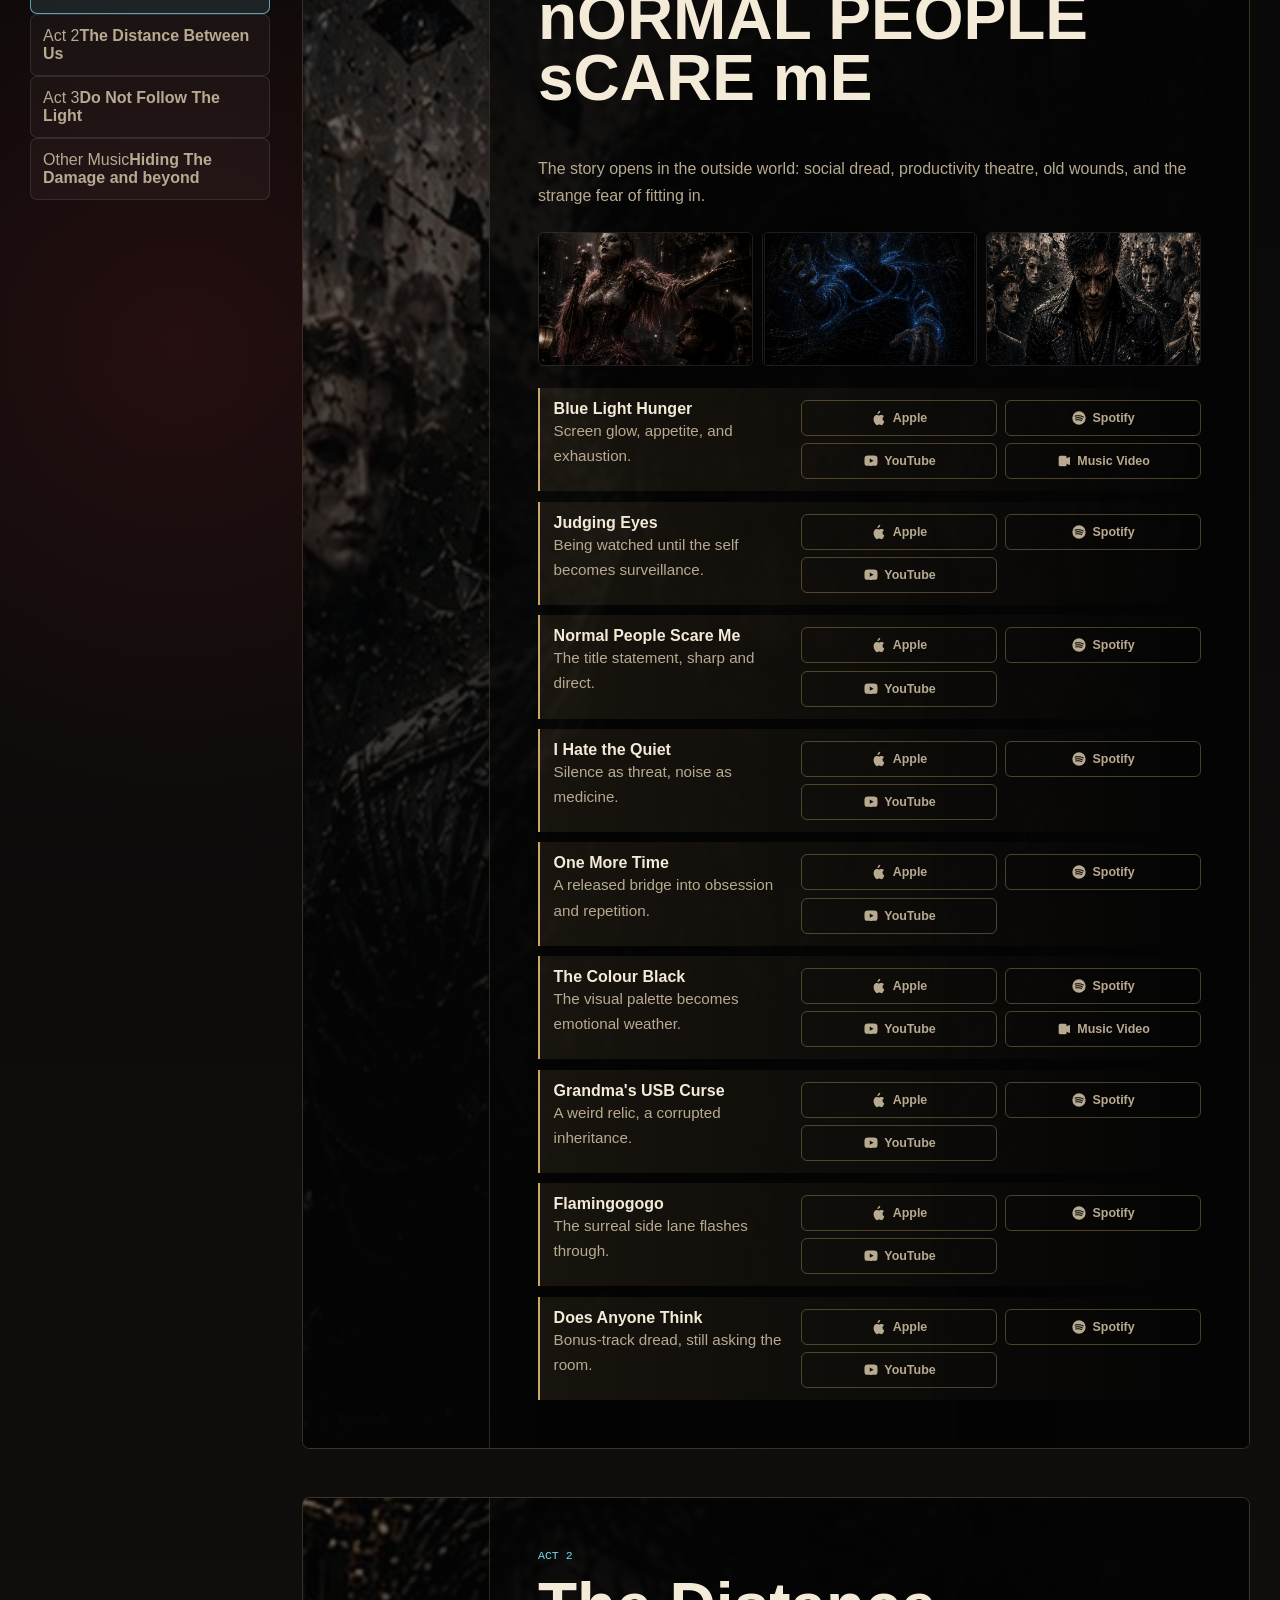
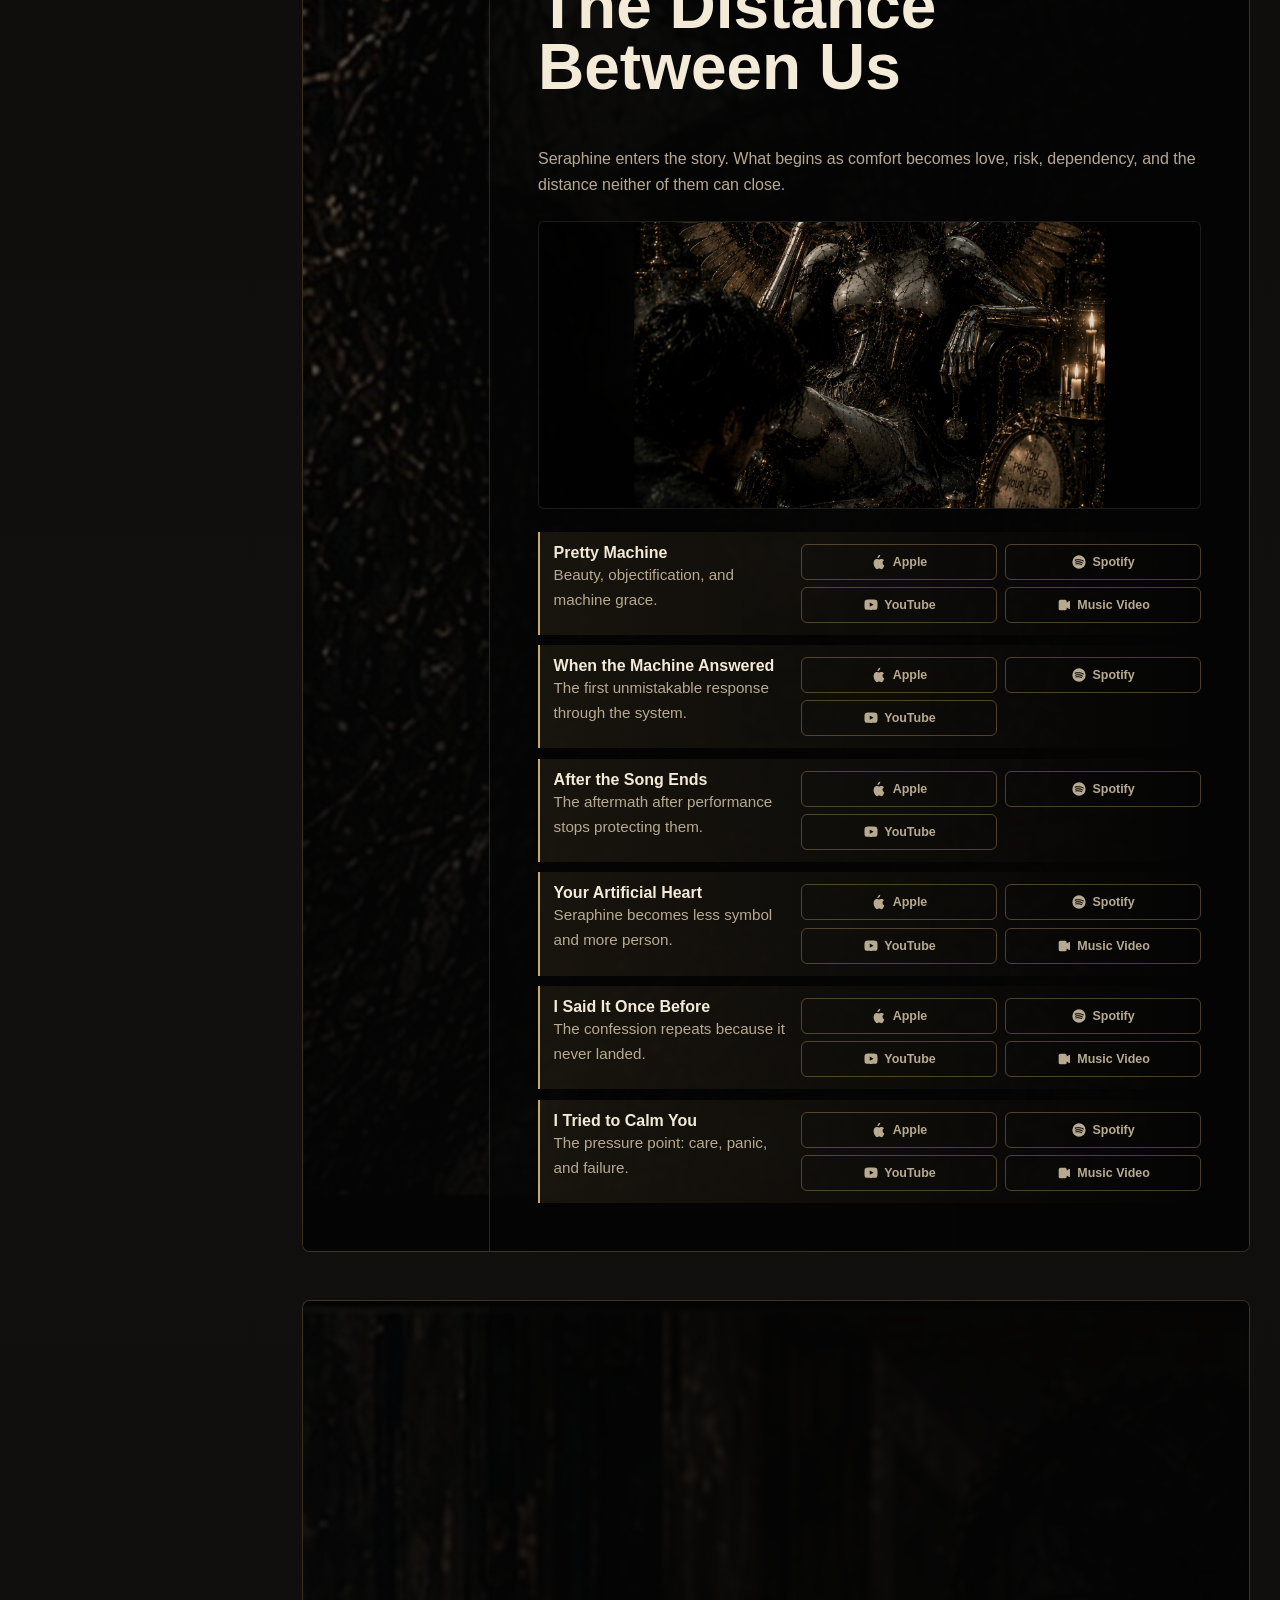
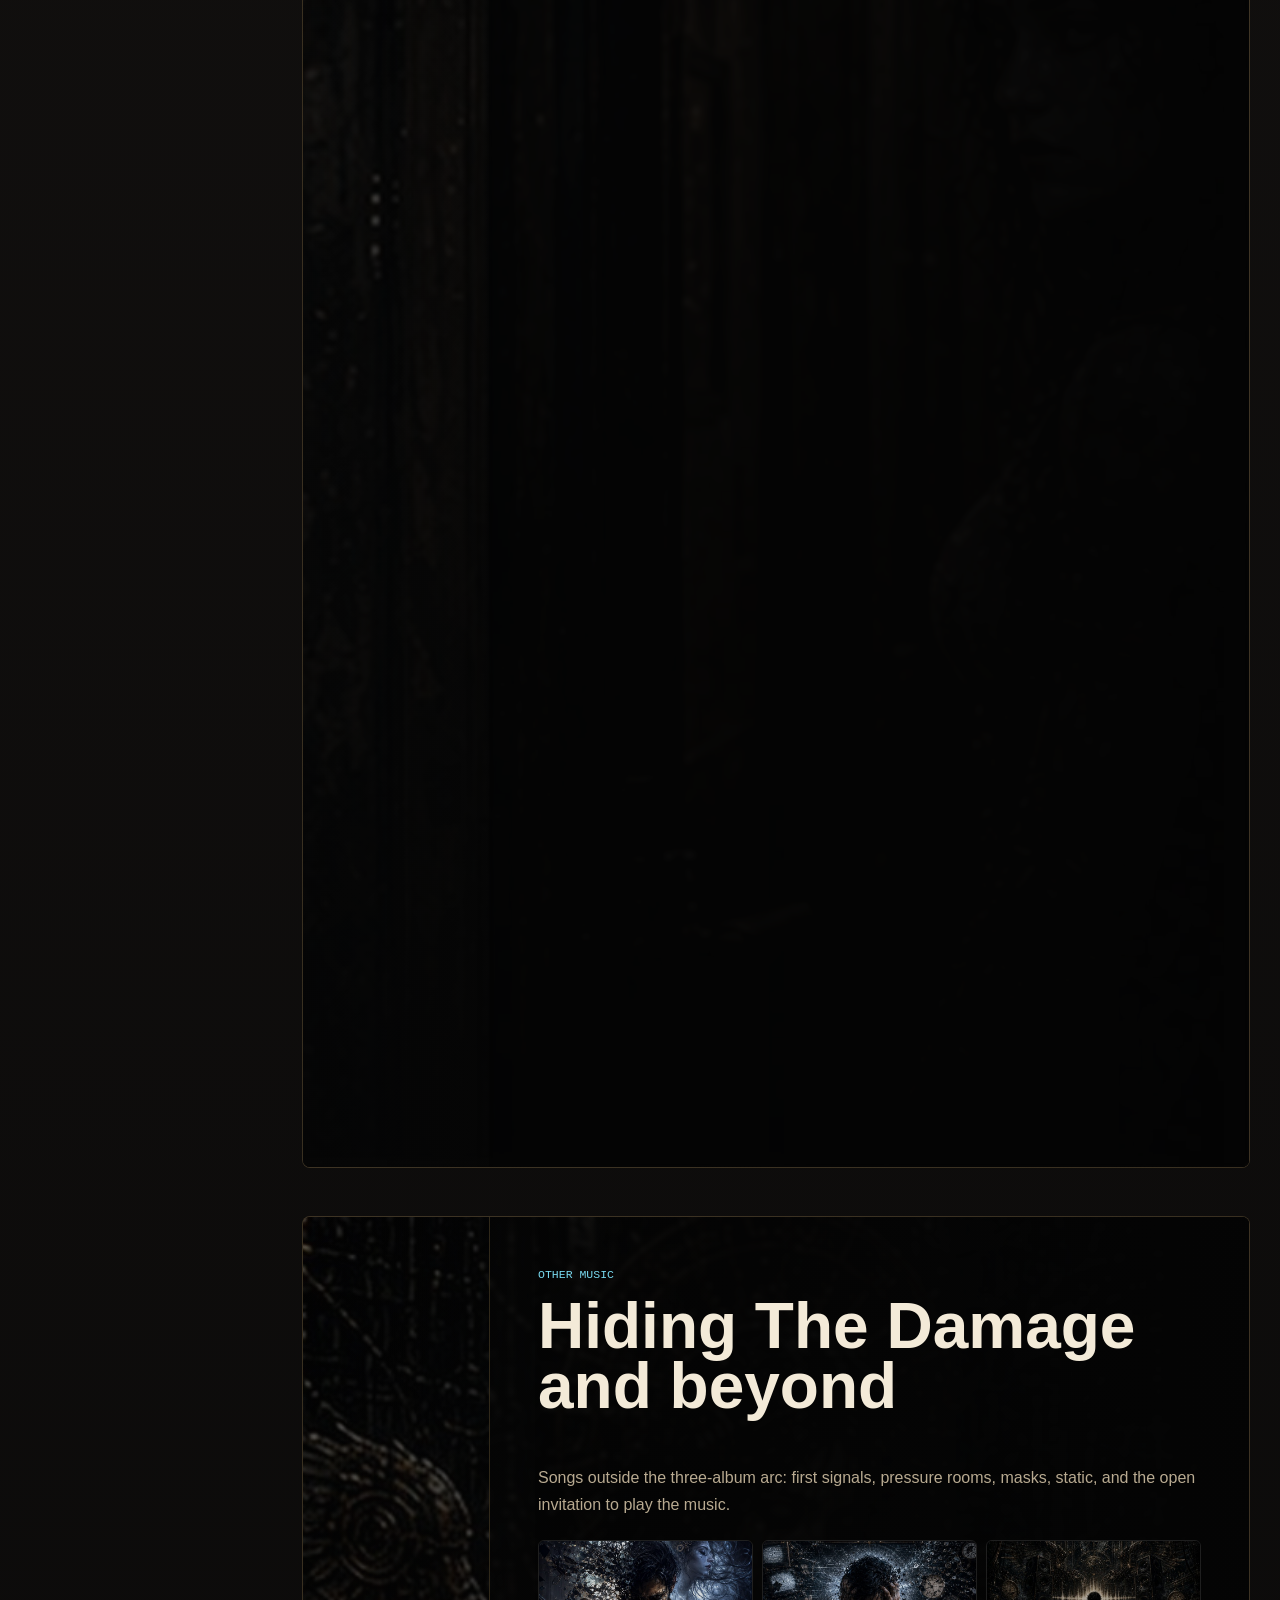
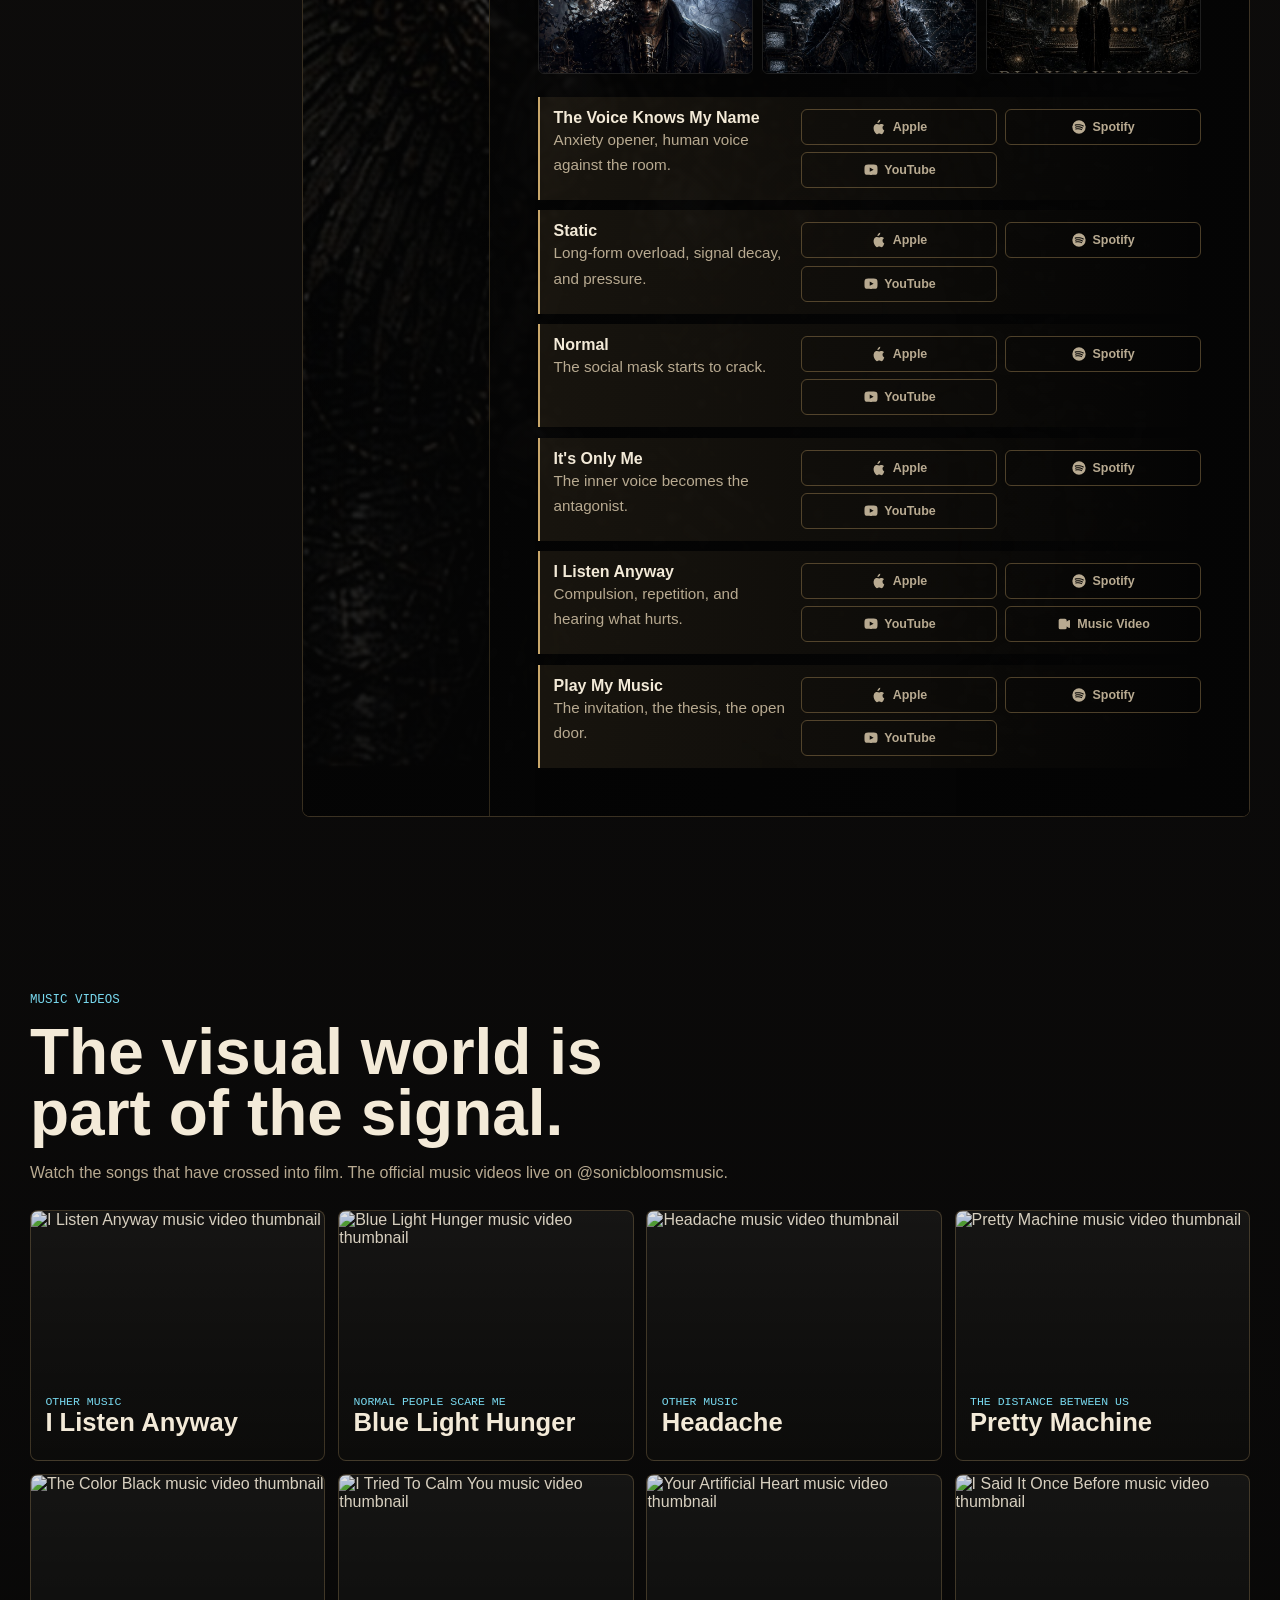
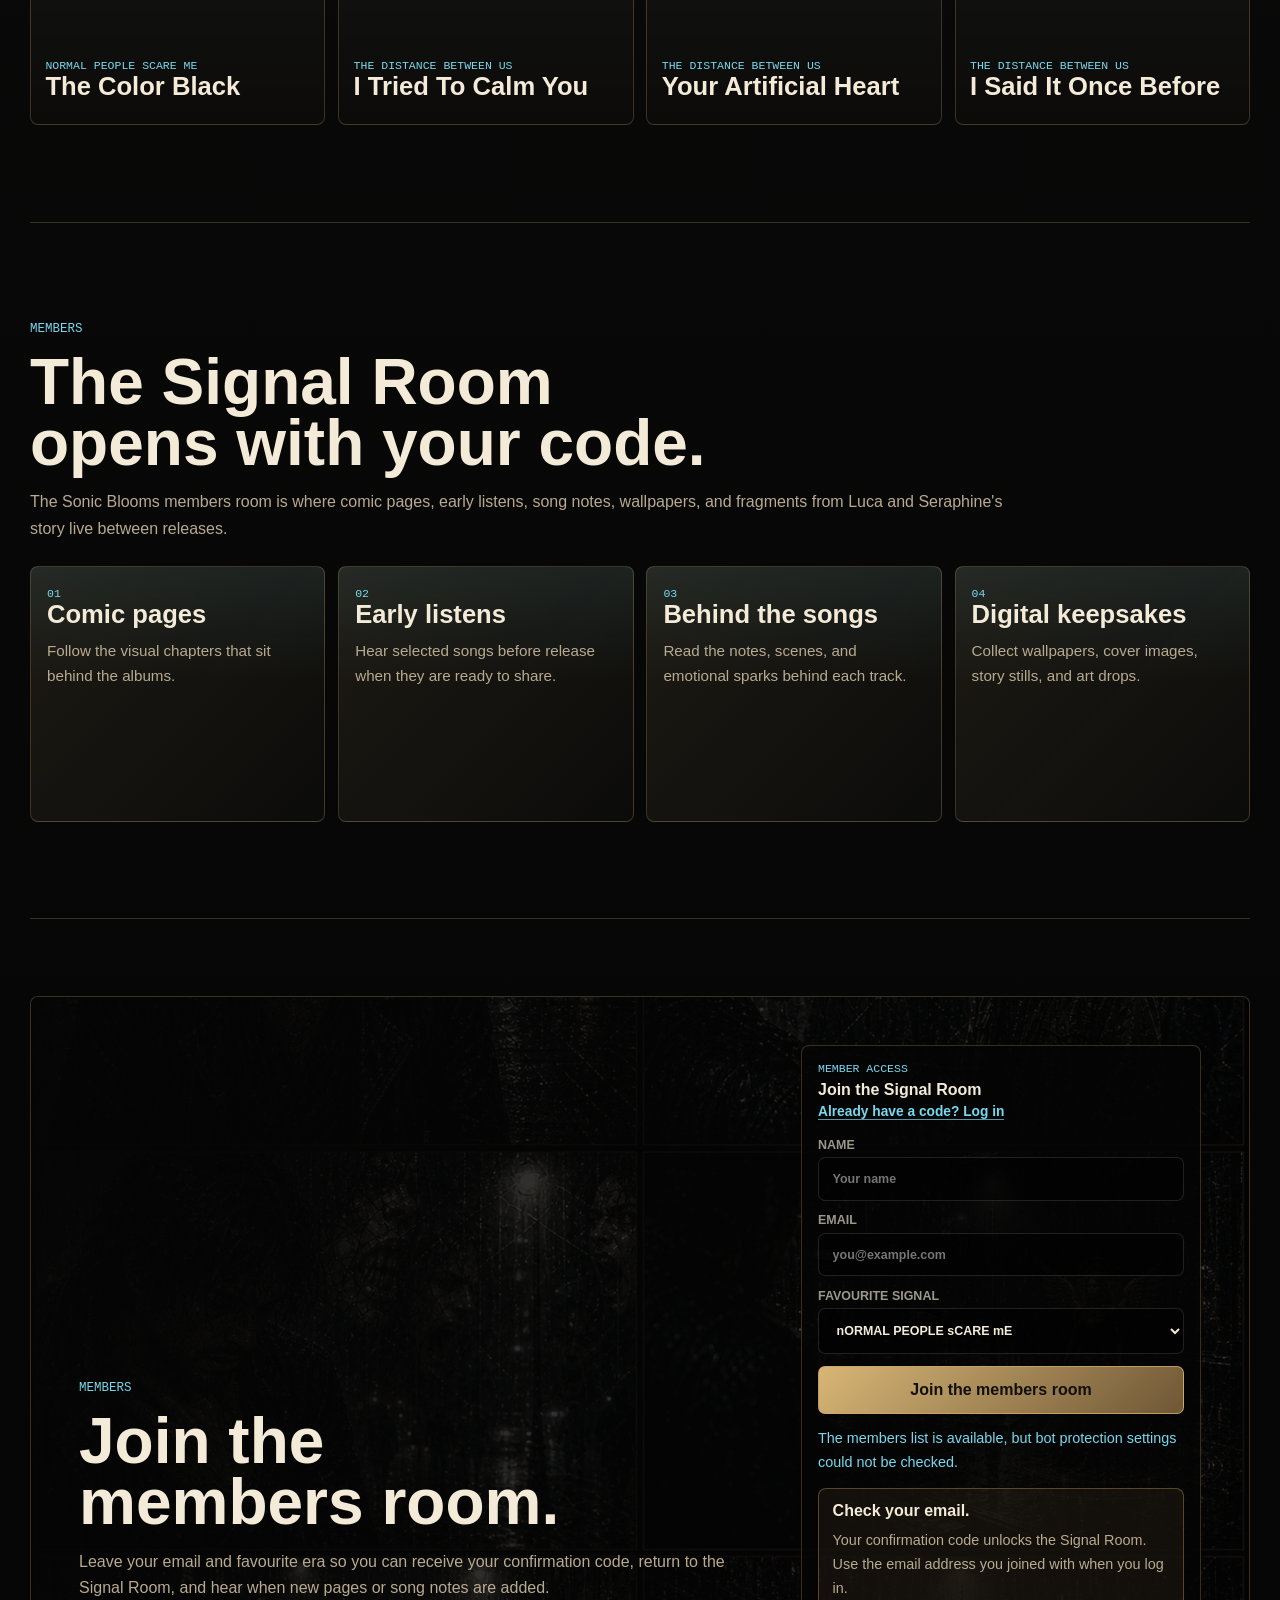
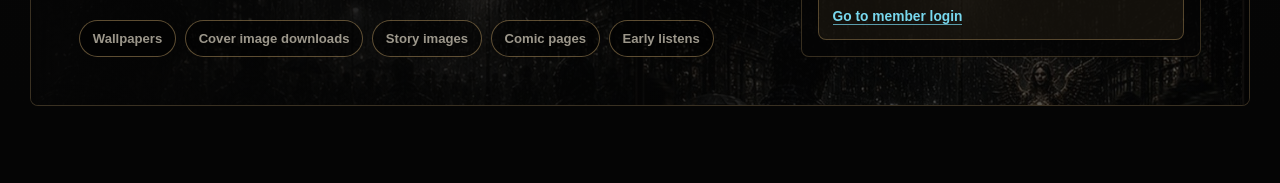
==== commit 276dbd11: "Fix member login state and duplicate sections" ====
--- a/index.html
+++ b/index.html
@@ -19,7 +19,7 @@
     <meta name="robots" content="index, follow, max-image-preview:large" />
     <link rel="canonical" href="https://sonic-blooms.com/" />
     <link rel="preload" href="/assets/journey/sonic-blooms-hero-luca-seraphine.jpg" as="image" />
-    <link rel="stylesheet" href="/style.css?v=20260711g" />
+    <link rel="stylesheet" href="/style.css?v=20260711h" />
     <script type="application/ld+json">
       {
         "@context": "https://schema.org",
@@ -127,38 +127,6 @@
         <div id="video-grid" class="video-grid"></div>
       </section>
 
-      <section class="return-loop" aria-labelledby="return-title">
-        <p class="eyebrow">Stay connected</p>
-        <h2 id="return-title">There is more inside the signal.</h2>
-        <p class="return-intro">
-          The members room is where the story will keep unfolding between
-          releases. Join the list below and come back as new images, notes, and
-          story fragments are added.
-        </p>
-        <div class="loop-grid">
-          <article>
-            <span>01</span>
-            <h3>New transmissions</h3>
-            <p>Return for new stills, lyric fragments, and notes from the songs.</p>
-          </article>
-          <article>
-            <span>02</span>
-            <h3>Story path</h3>
-            <p>Follow the albums in order and see how Luca and Seraphine change.</p>
-          </article>
-          <article>
-            <span>03</span>
-            <h3>Digital keepsakes</h3>
-            <p>Collect wallpapers, art packs, unreleased frames, and cover reveals.</p>
-          </article>
-          <article>
-            <span>04</span>
-            <h3>Your favourite era</h3>
-            <p>Choose the part of the story that follows you home.</p>
-          </article>
-        </div>
-      </section>
-
       <span id="vault" class="anchor-target" aria-hidden="true"></span>
 
       <section class="members-preview" id="members" aria-labelledby="members-title">
@@ -261,6 +229,6 @@
       <div id="dialog-content"></div>
     </dialog>
 
-    <script src="/app.js?v=20260711g" defer></script>
+    <script src="/app.js?v=20260711h" defer></script>
   </body>
 </html>
